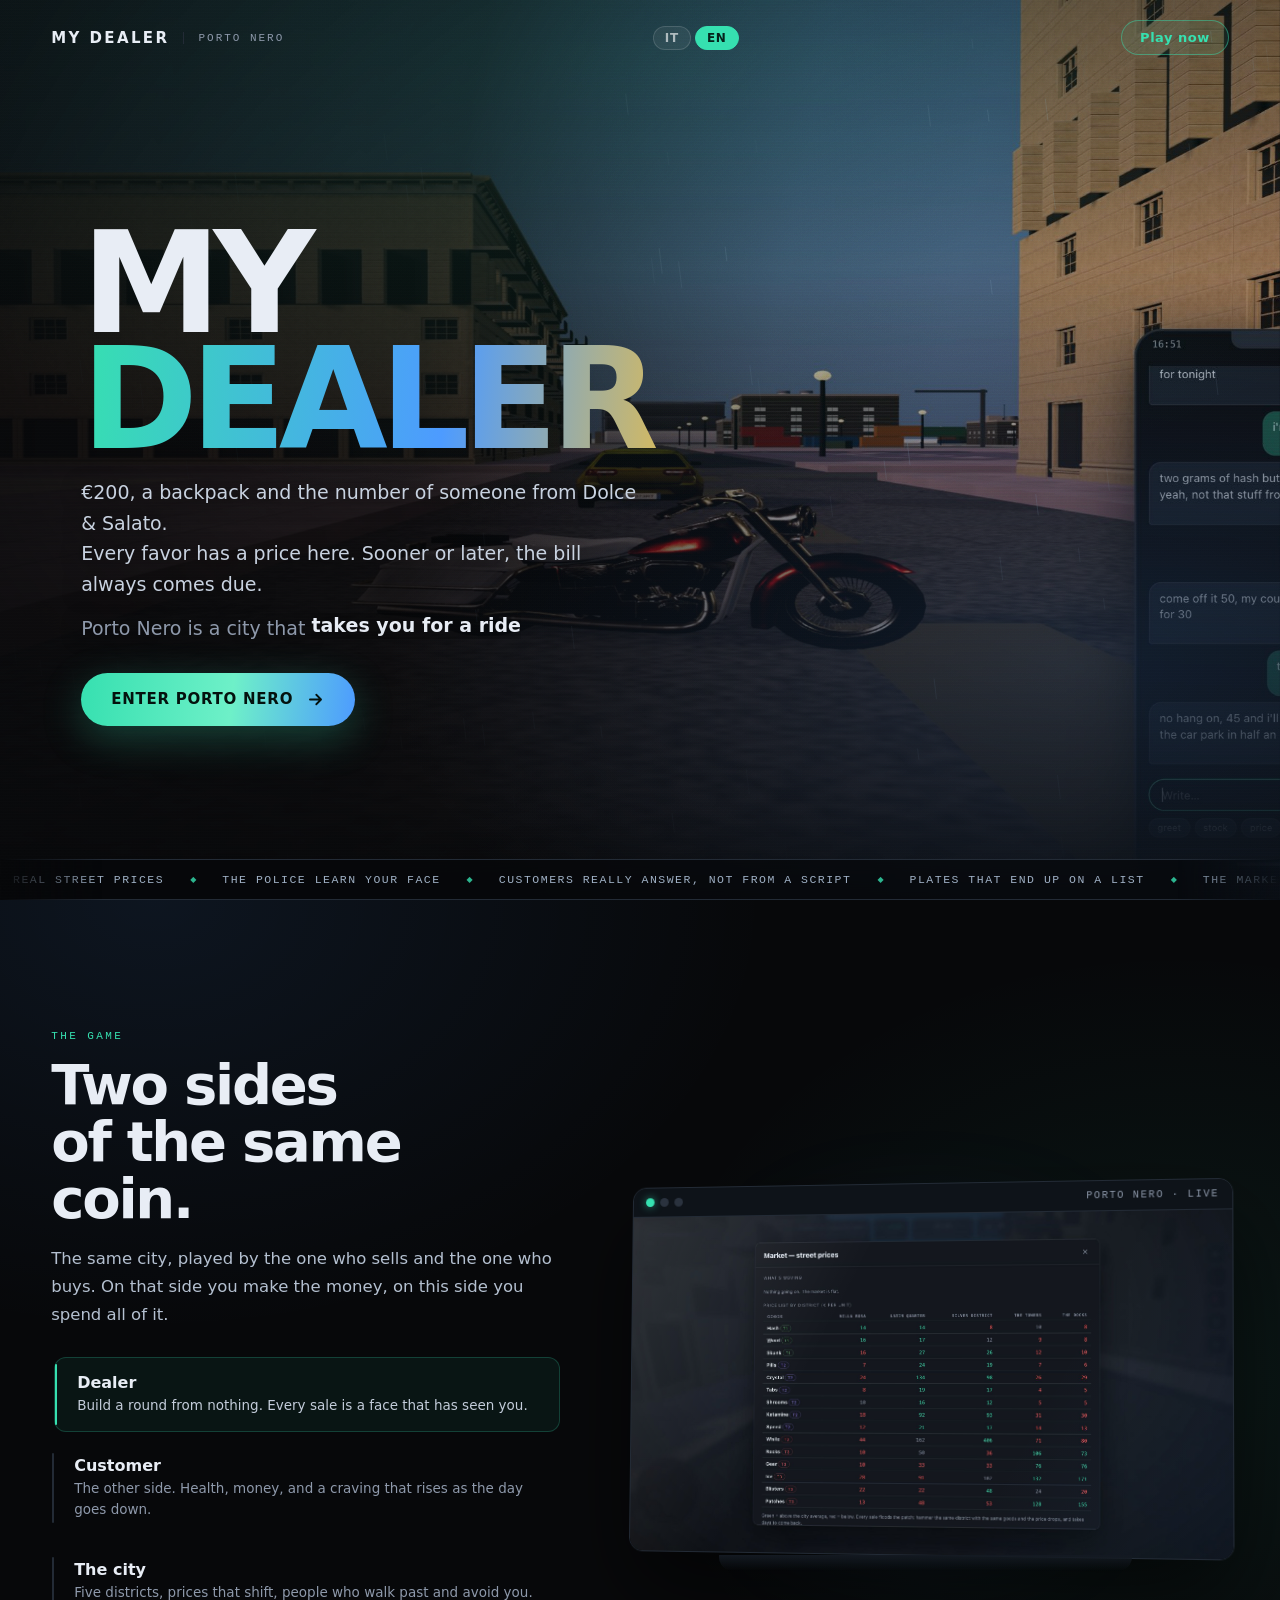
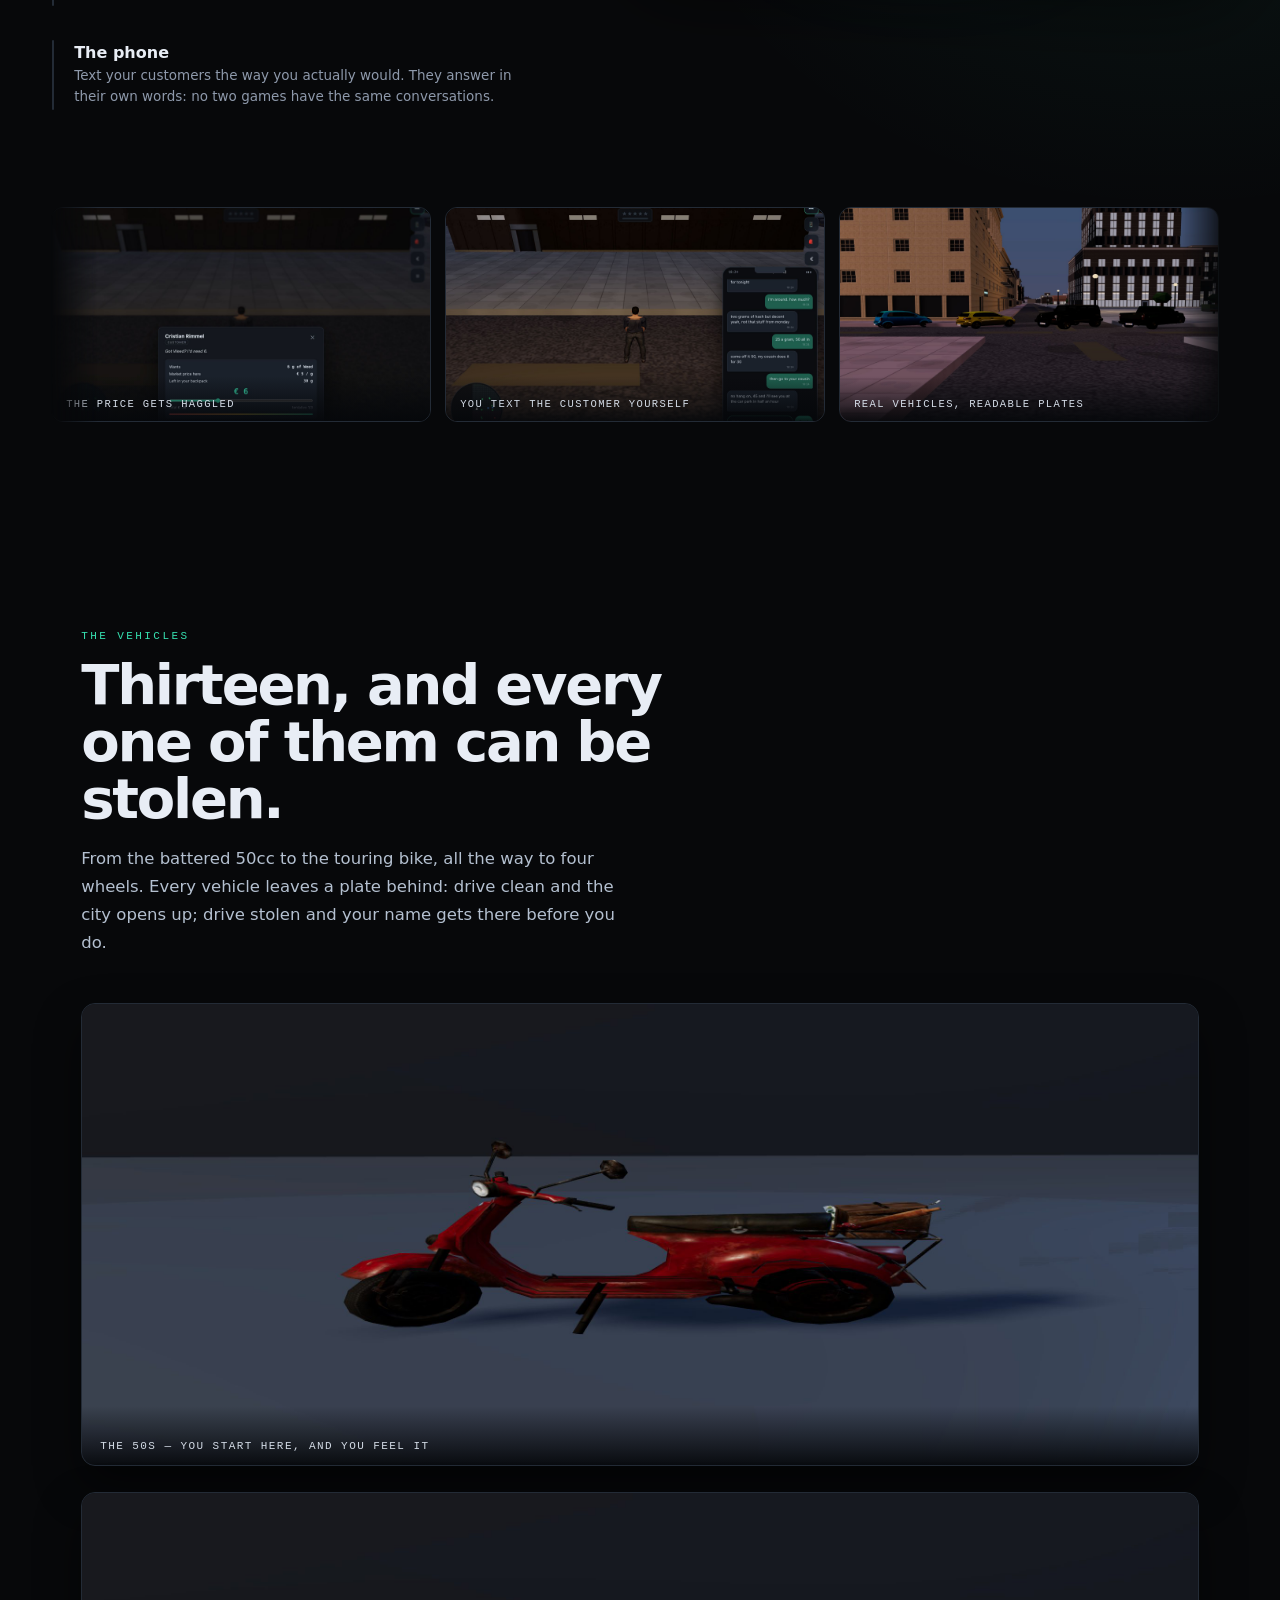
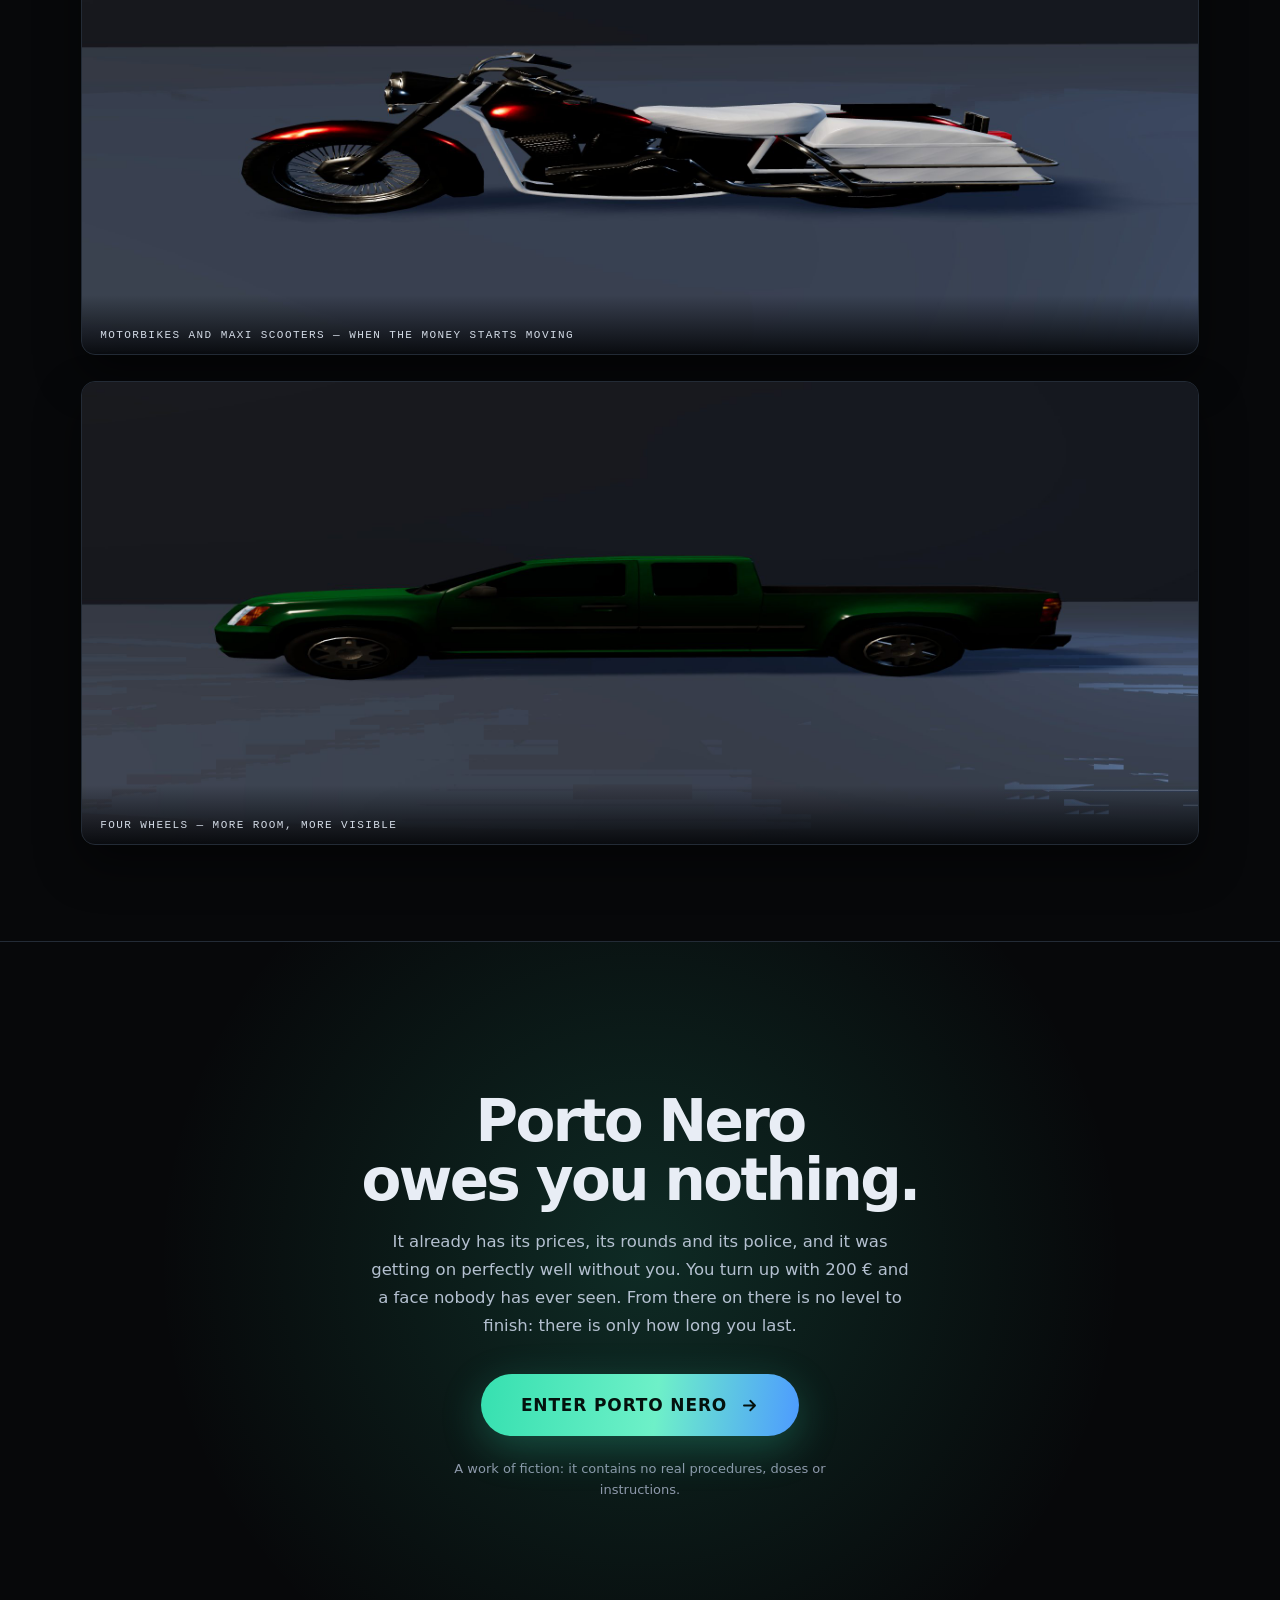
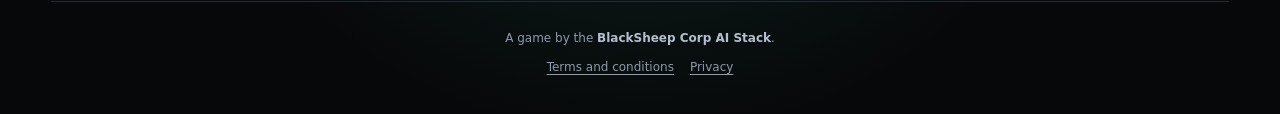
==== index.html @ 2ba46047 "My Dealer — build 2026-08-18 09:45" ====
<!DOCTYPE html>
<html lang="it">
<head>
<meta charset="utf-8" />
<meta name="viewport" content="width=device-width, initial-scale=1, viewport-fit=cover" />
<meta name="theme-color" content="#07080a" />

<title>My Dealer — Porto Nero</title>
<meta name="description" content="Porto Nero non perdona. Due campagne, una città viva, prezzi che cambiano ogni giorno e una polizia che impara la tua faccia." />
<meta property="og:type" content="website" />
<meta property="og:title" content="My Dealer — Porto Nero" />
<meta property="og:description" content="200 €, uno zaino e un numero di telefono. Il resto te lo giochi." />
<meta property="og:image" content="./assets/landing/apertura.jpg" />
<meta name="twitter:card" content="summary_large_image" />

<link rel="icon" href="data:image/svg+xml,%3Csvg%20xmlns%3D%22http%3A%2F%2Fwww.w3.org%2F2000%2Fsvg%22%20viewBox%3D%220%200%2064%2064%22%3E%3Crect%20width%3D%2264%22%20height%3D%2264%22%20rx%3D%2214%22%20fill%3D%22%230b0d10%22%2F%3E%3Ctext%20x%3D%2232%22%20y%3D%2245%22%20font-family%3D%22Inter%2Csystem-ui%2Csans-serif%22%20font-size%3D%2238%22%20font-weight%3D%22900%22%20text-anchor%3D%22middle%22%20fill%3D%22%2336e0b0%22%3EM%3C%2Ftext%3E%3C%2Fsvg%3E" />
<link rel="preload" as="image" href="./assets/landing/apertura.jpg" />
<link rel="stylesheet" href="./landing.css?v=c494056d26ea" />
</head>
<body>
<header class="ap" id="ap">
  <div class="ap-sfondo" aria-hidden="true">
    <div class="ap-foto"></div>
    <canvas id="pioggia" class="ap-pioggia"></canvas>
    <div class="ap-velo"></div>
    <div class="ap-grana"></div>
    <div class="ap-scan"></div>
  </div>

  <nav class="barra">
    <span class="marchio">MY&nbsp;DEALER</span>
    <span class="barra-nota">Porto Nero</span>
    <div class="lingue-barra" role="group" aria-label="Language">
      <button class="lingua-barra" data-lingua="it" lang="it">IT</button>
      <button class="lingua-barra" data-lingua="en" lang="en">EN</button>
    </div>
    <a class="barra-cta" href="./gioco.html?release=7b3509b4d0a8" data-t="Gioca ora">Gioca ora</a>
  </nav>

  <div class="ap-corpo" id="ap-corpo">
    <div class="ap-testo">
      <h1 class="titolone">
        <span class="riga"><span>MY</span></span>
        <span class="riga"><span>DEALER</span></span>
      </h1>

      <p class="sottotitolo">
        <span data-t="200 €, uno zaino e il numero di un tizio del bar Dolce &amp; Salato.">200 €, uno zaino e il numero di un tizio del bar Dolce &amp; Salato.</span><br class="solo-largo" />
        <span data-t="Qui ogni favore ha un prezzo. Il conto, prima o poi, arriva sempre.">Qui ogni favore ha un prezzo. Il conto, prima o poi, arriva sempre.</span>
      </p>
      <p class="girevole">
        <span data-t="Porto Nero è una città che">Porto Nero è una città che</span>
        <span class="parole"><span class="rullo" id="parole"
          ><b data-t="ti guarda">ti guarda</b><b data-t="ti frega">ti frega</b><b data-t="ti ricorda">ti ricorda</b><b data-t="non perdona">non perdona</b
        ></span></span>
      </p>

      <div class="azioni">
        <a class="btn-grosso" href="./gioco.html?release=7b3509b4d0a8">
          <span data-t="ENTRA A PORTO NERO">ENTRA A PORTO NERO</span>
          <svg viewBox="0 0 24 24" aria-hidden="true"><path d="M5 12h13M13 6l6 6-6 6" /></svg>
        </a>
      </div>
    </div>

  </div>

  <div class="nastro" aria-hidden="true">
    <div class="nastro-piste">
      <div class="pista">
        <span data-t="prezzi veri di strada">prezzi veri di strada</span><i>◆</i>
        <span data-t="la polizia impara la tua faccia">la polizia impara la tua faccia</span><i>◆</i>
        <span data-t="i clienti rispondono davvero, non a copione">i clienti rispondono davvero, non a copione</span><i>◆</i>
        <span data-t="targhe che finiscono in lista">targhe che finiscono in lista</span><i>◆</i>
        <span data-t="il mercato cambia ogni giorno">il mercato cambia ogni giorno</span><i>◆</i>
        <span data-t="si può provare a vendere a chiunque">si può provare a vendere a chiunque</span><i>◆</i>
      </div>
      <div class="pista">
        <span data-t="prezzi veri di strada">prezzi veri di strada</span><i>◆</i>
        <span data-t="la polizia impara la tua faccia">la polizia impara la tua faccia</span><i>◆</i>
        <span data-t="i clienti rispondono davvero, non a copione">i clienti rispondono davvero, non a copione</span><i>◆</i>
        <span data-t="targhe che finiscono in lista">targhe che finiscono in lista</span><i>◆</i>
        <span data-t="il mercato cambia ogni giorno">il mercato cambia ogni giorno</span><i>◆</i>
        <span data-t="si può provare a vendere a chiunque">si può provare a vendere a chiunque</span><i>◆</i>
      </div>
    </div>
  </div>
</header>
<section class="dentro" id="dentro">
  <div class="dentro-griglia">

    <div class="dentro-testo">
      <p class="etichetta" data-t="Il gioco">Il gioco</p>
      <h2 class="titolo2"><span data-t="Due lati">Due lati</span><br /><span data-t="della stessa medaglia.">della stessa medaglia.</span></h2>
      <p class="paragrafo" data-t="La stessa città, giocata da chi vende e da chi compra. Di là ci fai i soldi, di qua li spendi tutti.">
        La stessa città, giocata da chi vende e da chi compra.
        Di là ci fai i soldi, di qua li spendi tutti.
      </p>

      <div class="carte">
        <button class="carta attiva" data-figura="0">
          <b data-t="Spacciatore">Spacciatore</b>
          <span data-t="Costruisci un giro dal niente. Ogni vendita è una faccia che ti ha visto.">Costruisci un giro dal niente. Ogni vendita è una faccia che ti ha visto.</span>
        </button>
        <button class="carta" data-figura="1">
          <b data-t="Cliente">Cliente</b>
          <span data-t="Dall'altra parte. Salute, soldi e voglia che sale mentre la giornata scende.">Dall'altra parte. Salute, soldi e voglia che sale mentre la giornata scende.</span>
        </button>
        <button class="carta" data-figura="2">
          <b data-t="La città">La città</b>
          <span data-t="Cinque quartieri, prezzi che cambiano, gente che cammina e ti evita.">Cinque quartieri, prezzi che cambiano, gente che cammina e ti evita.</span>
        </button>
        <button class="carta" data-figura="3">
          <b data-t="Il telefono">Il telefono</b>
          <span data-t="Scrivi ai clienti come scriveresti davvero. Rispondono con parole loro: nessuna partita ha le stesse conversazioni.">Scrivi ai clienti come scriveresti davvero. Rispondono con parole loro: nessuna partita ha le stesse conversazioni.</span>
        </button>
      </div>
    </div>

    <div class="schermo-finto" id="schermo">
      <div class="schermo-alone" aria-hidden="true"></div>
      <div class="schermo-cornice">
        <div class="schermo-barra"><i></i><i></i><i></i><em data-t="porto nero · vivo">porto nero · vivo</em></div>
        <div class="schermo-vetro">
          <img src="./assets/landing/scheda-spacciatore.jpg" alt="Il mercato: prezzo di ogni sostanza quartiere per quartiere" class="lastra visibile" />
          <img src="./assets/landing/scheda-cliente.jpg" alt="Modalità Cliente di notte: salute bassa, craving alto, percezione che si deforma" class="lastra" loading="lazy" />
          <img src="./assets/landing/scheda-citta.jpg" alt="Porto Nero dall'alto al tramonto" class="lastra" loading="lazy" />
          <img src="./assets/landing/scheda-telefono.jpg" alt="Il telefono del gioco con una chat in corso" class="lastra" loading="lazy" />
          <div class="schermo-riflesso"></div>
        </div>
      </div>
      <div class="schermo-base"></div>
    </div>
  </div>

  <div class="rullino" id="rullino">
    <figure><img src="./assets/landing/trattativa.jpg" alt="La trattativa sul prezzo" loading="lazy" /><figcaption data-t="Il prezzo si contratta">Il prezzo si contratta</figcaption></figure>
    <figure><img src="./assets/landing/telefono.jpg" alt="Il telefono del gioco con una chat in corso" loading="lazy" /><figcaption data-t="Al cliente si scrive a mano">Al cliente si scrive a mano</figcaption></figure>
    <figure><img src="./assets/landing/auto.jpg" alt="Le auto parcheggiate" loading="lazy" /><figcaption data-t="Mezzi veri, targhe leggibili">Mezzi veri, targhe leggibili</figcaption></figure>
    <figure><img src="./assets/landing/cliente.jpg" alt="La campagna del cliente, di notte" loading="lazy" /><figcaption data-t="L'altra campagna: il cliente">L'altra campagna: il cliente</figcaption></figure>
    <figure><img src="./assets/landing/scooter.jpg" alt="Gli scooter" loading="lazy" /><figcaption data-t="Dal cinquantino al maxiscooter">Dal cinquantino al maxiscooter</figcaption></figure>
    <figure><img src="./assets/landing/storia.jpg" alt="La campagna a capitoli" loading="lazy" /><figcaption data-t="Una campagna a capitoli">Una campagna a capitoli</figcaption></figure>
    <figure><img src="./assets/landing/scheda-citta.jpg" alt="Porto Nero dall'alto" loading="lazy" /><figcaption data-t="Cinque quartieri, prezzi diversi">Cinque quartieri, prezzi diversi</figcaption></figure>
  </div>
</section>
<section class="mezzi" id="mezzi">
  <div class="mezzi-testa">
    <p class="etichetta" data-t="I mezzi">I mezzi</p>
    <h2 class="titolo2" data-t="Tredici, e si rubano tutti.">Tredici, e si rubano tutti.</h2>
    <p class="paragrafo" data-t="Dal cinquantino scassato alla moto da viaggio, fino alle quattro ruote. Ogni mezzo lascia una targa dietro di sé: guidare pulito ti apre la città, guidare rubato fa girare il tuo nome prima di te.">
      Dal cinquantino scassato alla moto da viaggio, fino alle quattro ruote. Ogni mezzo lascia
      una targa dietro di sé: guidare pulito ti apre la città, guidare rubato fa girare il tuo nome prima di te.
    </p>
  </div>

  <figure class="mezzi-fila">
    <img src="./assets/landing/mezzi-cinquantini.jpg" alt="Un cinquantino a ruote alte" loading="lazy" />
    <figcaption data-t="I cinquantini — si parte da qui, e si sente">I cinquantini — si parte da qui, e si sente</figcaption>
  </figure>
  <figure class="mezzi-fila">
    <img src="./assets/landing/mezzi-scooter.jpg" alt="Una moto touring" loading="lazy" />
    <figcaption data-t="Moto e maxiscooter — quando i soldi cominciano a girare">Moto e maxiscooter — quando i soldi cominciano a girare</figcaption>
  </figure>
  <figure class="mezzi-fila">
    <img src="./assets/landing/mezzi-auto.jpg" alt="Un pick-up" loading="lazy" />
    <figcaption data-t="Le quattro ruote — più capienti, più visibili">Le quattro ruote — più capienti, più visibili</figcaption>
  </figure>
</section>
<section class="chiusura">
  <div class="chiusura-luce" aria-hidden="true"></div>
  <div class="chiusura-corpo">
    <h2 class="titolo3"><span data-t="Porto Nero">Porto Nero</span><br /><span data-t="non ti deve niente.">non ti deve niente.</span></h2>
    <p class="paragrafo centro" data-t="Ha già i suoi prezzi, i suoi giri e la sua polizia, e andava avanti benissimo anche senza di te. Tu arrivi con 200 € e una faccia che non ha mai visto nessuno. Da lì in avanti non c'è un livello da finire: c'è quanto riesci a durare.">
      Ha già i suoi prezzi, i suoi giri e la sua polizia, e andava avanti benissimo anche senza di te.
      Tu arrivi con 200 € e una faccia che non ha mai visto nessuno.
      Da lì in avanti non c'è un livello da finire: c'è quanto riesci a durare.
    </p>
    <a class="btn-grosso grande" href="./gioco.html?release=7b3509b4d0a8">
      <span data-t="ENTRA A PORTO NERO">ENTRA A PORTO NERO</span>
      <svg viewBox="0 0 24 24" aria-hidden="true"><path d="M5 12h13M13 6l6 6-6 6" /></svg>
    </a>
    <p class="minuta" data-t="Opera di finzione: non contiene procedure, dosi né istruzioni d'uso reali.">
      Opera di finzione: non contiene procedure, dosi né istruzioni d'uso reali.
    </p>
  </div>

  <footer class="pieDiPagina">
    <p><span data-t="Gioco ideato dalla">Gioco ideato dalla</span> <b>BlackSheep Corp AI Stack</b>.</p>
    <nav class="legali" aria-label="Collegamenti legali">
      <a href="./terms.html" data-t="Termini e condizioni">Termini e condizioni</a>
      <a href="./privacy.html" data-t="Privacy">Privacy</a>
    </nav>
  </footer>
</section>

<script type="module" src="./landing.js?v=954ccb7259a7"></script>
</body>
</html>
---- landing.css ----
:root{--sfondo: #07080a;--carta: #10141a;--bordo: #232b36;--testo: #e8edf5;--fioco: #8e99ab;--neon: #36e0b0;--neon-2: #4d9bff;--oro: #f0c040;--mono: ui-monospace, "SF Mono", "JetBrains Mono", Menlo, monospace;--sans: "Inter", system-ui, -apple-system, "Segoe UI", Roboto, sans-serif;--lato: clamp(18px, 4vw, 54px);--largo: 1220px}*{box-sizing:border-box;margin:0;padding:0}html{scroll-behavior:smooth}body{background:var(--sfondo);color:var(--testo);font-family:var(--sans);-webkit-font-smoothing:antialiased;overflow-x:hidden}a{color:inherit;text-decoration:none}img{display:block;max-width:100%}button{font:inherit;color:inherit;background:none;border:none;cursor:pointer}:focus-visible{outline:2px solid var(--neon);outline-offset:3px;border-radius:6px}.ap{position:relative;min-height:100svh;display:flex;flex-direction:column;overflow:hidden;isolation:isolate}.ap-sfondo{position:absolute;inset:0;z-index:-1}.ap-foto{position:absolute;inset:0;background:url(./assets/landing/apertura.jpg) center center / cover no-repeat;transform-origin:100% 50%;animation:respiro 34s ease-in-out infinite alternate;will-change:transform}@keyframes respiro{0%{transform:scale(1)}to{transform:scale(1.07)}}.ap-pioggia{position:absolute;inset:0;width:100%;height:100%;opacity:.5}.ap-velo{position:absolute;inset:0;background:radial-gradient(120% 90% at 50% 6%,rgba(54,224,176,.12),transparent 58%),radial-gradient(90% 70% at 84% 74%,rgba(77,155,255,.14),transparent 60%),linear-gradient(100deg,rgba(7,8,10,.92) 0%,rgba(7,8,10,.72) 34%,rgba(7,8,10,.12) 58%,transparent 70%),linear-gradient(to bottom,rgba(7,8,10,.42) 0%,rgba(7,8,10,.1) 30%,rgba(7,8,10,.82) 90%,var(--sfondo) 100%)}.ap-grana{position:absolute;inset:-50%;background-image:url("data:image/svg+xml,%3Csvg xmlns='http://www.w3.org/2000/svg' width='180' height='180'%3E%3Cfilter id='n'%3E%3CfeTurbulence type='fractalNoise' baseFrequency='.82' numOctaves='3'/%3E%3C/filter%3E%3Crect width='180' height='180' filter='url(%23n)' opacity='.5'/%3E%3C/svg%3E");opacity:.16;mix-blend-mode:overlay;animation:sfarfallio .9s steps(3) infinite;pointer-events:none}@keyframes sfarfallio{0%{transform:translateZ(0)}33%{transform:translate3d(-2%,1.5%,0)}66%{transform:translate3d(1.5%,-2%,0)}to{transform:translateZ(0)}}.ap-scan{position:absolute;inset:0;background:repeating-linear-gradient(to bottom,rgba(255,255,255,.028) 0 1px,transparent 1px 3px);mix-blend-mode:overlay;opacity:.6}.barra{position:relative;z-index:2;display:flex;align-items:center;gap:14px;padding:20px var(--lato)}.marchio{font-weight:900;letter-spacing:.16em;font-size:15px}.barra-nota{font-family:var(--mono);font-size:11px;letter-spacing:.18em;text-transform:uppercase;color:var(--fioco);padding-left:14px;border-left:1px solid var(--bordo)}.barra-cta{margin-left:auto;font-size:13px;font-weight:700;letter-spacing:.04em;padding:9px 18px;border-radius:999px;border:1px solid rgba(54,224,176,.45);color:var(--neon);background:#36e0b012;transition:background .25s,transform .25s,box-shadow .25s}.barra-cta:hover{background:#36e0b029;transform:translateY(-1px);box-shadow:0 6px 22px #36e0b02e}.ap-corpo{position:relative;z-index:2;flex:1;width:100%;max-width:var(--largo);margin:0 auto;padding:2vh var(--lato) 0;display:flex;flex-direction:column;justify-content:center}.ap-testo{max-width:min(56%,640px)}.titolone{margin:0;font-size:clamp(56px,11vw,156px);font-weight:900;letter-spacing:-.055em;line-height:.82}.titolone .riga{display:block;overflow:hidden}.titolone .riga>span{display:block;transform:translateY(105%);animation:sali .95s cubic-bezier(.16,1,.3,1) forwards}.titolone .riga:nth-child(2)>span{animation-delay:.11s;background:linear-gradient(96deg,var(--neon) 0%,var(--neon-2) 58%,var(--oro) 100%);-webkit-background-clip:text;background-clip:text;-webkit-text-fill-color:transparent;color:transparent}@keyframes sali{to{transform:translateY(0)}}.sottotitolo{margin-top:20px;max-width:46ch;font-size:clamp(15px,1.6vw,19px);line-height:1.6;color:#c8d2e0;text-shadow:0 2px 20px rgba(0,0,0,.8);opacity:0;animation:comparsa .8s ease .55s forwards}@keyframes comparsa{to{opacity:1}}.girevole{margin-top:14px;font-size:clamp(15px,1.6vw,19px);color:var(--fioco);text-shadow:0 2px 20px rgba(0,0,0,.8);opacity:0;animation:comparsa .8s ease .75s forwards}.parole{position:relative;display:inline-block;height:1.35em;overflow:hidden;vertical-align:bottom}.rullo{display:block}.parole b{display:block;height:1.35em;line-height:1.35em;font-weight:800;color:var(--testo);white-space:nowrap}.parole b:nth-child(4){color:var(--oro)}.azioni{margin-top:34px;display:flex;flex-wrap:wrap;align-items:center;gap:16px;opacity:0;animation:comparsa .8s ease .95s forwards}.btn-grosso{position:relative;overflow:hidden;display:inline-flex;align-items:center;gap:13px;padding:17px 30px;border-radius:999px;font-weight:800;font-size:15px;letter-spacing:.05em;color:#04120e;background:linear-gradient(96deg,var(--neon),#6ef0c8 55%,var(--neon-2));box-shadow:0 12px 40px #36e0b042;transition:transform .25s,box-shadow .25s}.btn-grosso:hover{transform:translateY(-2px);box-shadow:0 18px 52px #36e0b061}.btn-grosso svg{width:19px;height:19px;fill:none;stroke:currentColor;stroke-width:2.3;stroke-linecap:round;stroke-linejoin:round;transition:transform .25s}.btn-grosso:hover svg{transform:translate(4px)}.btn-grosso:after{content:"";position:absolute;top:0;bottom:0;width:45%;background:linear-gradient(100deg,transparent,rgba(255,255,255,.55),transparent);transform:translate(-160%) skew(-18deg);animation:lampo 4.6s ease-in-out infinite}@keyframes lampo{0%,62%{transform:translate(-160%) skew(-18deg)}84%,to{transform:translate(330%) skew(-18deg)}}.btn-grosso.grande{padding:21px 40px;font-size:17px}.nastro{position:relative;z-index:2;margin-top:auto;border-top:1px solid var(--bordo);border-bottom:1px solid var(--bordo);background:#07080ab3;backdrop-filter:blur(10px);overflow:hidden;-webkit-mask-image:linear-gradient(90deg,transparent,#000 8%,#000 92%,transparent);mask-image:linear-gradient(90deg,transparent,#000 8%,#000 92%,transparent)}.nastro-piste{display:flex;width:max-content;animation:scorri 34s linear infinite}.pista{display:flex;align-items:center;gap:26px;padding:13px}.pista span{font-family:var(--mono);font-size:11.5px;letter-spacing:.13em;text-transform:uppercase;color:#9fb0c4;white-space:nowrap}.pista i{color:var(--neon);font-style:normal;font-size:8px;opacity:.8}@keyframes scorri{to{transform:translate(-50%)}}.dentro{position:relative;padding:clamp(64px,11vw,130px) var(--lato) clamp(40px,6vw,70px);background:radial-gradient(80% 60% at 12% 0%,rgba(77,155,255,.09),transparent 60%),radial-gradient(70% 60% at 92% 40%,rgba(54,224,176,.07),transparent 60%),var(--sfondo)}.dentro-griglia{max-width:var(--largo);margin:0 auto;display:grid;grid-template-columns:minmax(0,1fr) minmax(0,1.2fr);gap:clamp(28px,5vw,70px);align-items:center}.etichetta{font-family:var(--mono);font-size:11px;letter-spacing:.22em;text-transform:uppercase;color:var(--neon);margin-bottom:14px}.titolo2{font-size:clamp(32px,4.6vw,56px);font-weight:900;letter-spacing:-.04em;line-height:1.02}.paragrafo{margin-top:18px;max-width:52ch;font-size:clamp(14.5px,1.5vw,16.5px);line-height:1.7;color:#b4c0d0}.paragrafo.centro{margin-left:auto;margin-right:auto;text-align:center}.carte{margin-top:28px;display:flex;flex-direction:column;gap:8px}.carta{position:relative;text-align:left;padding:15px 18px 15px 22px;border-radius:12px;border:1px solid transparent;transition:background .3s,border-color .3s,transform .3s}.carta:before{content:"";position:absolute;left:0;top:12px;bottom:12px;width:2px;border-radius:2px;background:var(--bordo);transition:background .3s,top .3s,bottom .3s}.carta b{display:block;font-size:16px;font-weight:800;margin-bottom:3px}.carta span{display:block;font-size:13.5px;line-height:1.55;color:var(--fioco)}.carta:hover{background:#ffffff08}.carta.attiva{background:#36e0b00f;border-color:#36e0b038;transform:translate(3px)}.carta.attiva:before{background:var(--neon);top:6px;bottom:6px}.carta.attiva span{color:#c3ccda}.schermo-finto{position:relative;perspective:1400px}.schermo-alone{position:absolute;inset:6% 2% 2%;background:radial-gradient(circle at 50% 50%,rgba(77,155,255,.2),transparent 65%);filter:blur(46px);pointer-events:none}.schermo-cornice{position:relative;border-radius:14px;overflow:hidden;border:1px solid var(--bordo);background:#0c1015;box-shadow:0 40px 90px #0009,0 0 0 1px #ffffff08 inset;transform:rotateY(-7deg) rotateX(2deg);transition:transform .6s cubic-bezier(.16,1,.3,1)}.schermo-finto:hover .schermo-cornice{transform:rotateY(0) rotateX(0)}.schermo-barra{display:flex;align-items:center;gap:6px;padding:9px 13px;border-bottom:1px solid var(--bordo);background:#0e1319}.schermo-barra i{width:9px;height:9px;border-radius:50%;background:#2a323e}.schermo-barra i:first-child{background:var(--neon);box-shadow:0 0 8px #36e0b099}.schermo-barra em{margin-left:auto;font-family:var(--mono);font-style:normal;font-size:10px;letter-spacing:.16em;text-transform:uppercase;color:var(--fioco)}.schermo-vetro{position:relative;aspect-ratio:16 / 9;background:#05070a}.lastra{position:absolute;inset:0;width:100%;height:100%;object-fit:cover;opacity:0;transform:scale(1.04);transition:opacity .7s ease,transform 7s ease}.lastra.visibile{opacity:1;transform:scale(1)}.schermo-riflesso{position:absolute;inset:0;pointer-events:none;background:linear-gradient(118deg,rgba(255,255,255,.13) 0%,transparent 34%,transparent 66%,rgba(77,155,255,.07) 100%)}.schermo-base{position:relative;height:16px;margin:0 16%;border-radius:0 0 14px 14px;background:linear-gradient(to bottom,#141a22,transparent)}.rullino{max-width:var(--largo);margin:clamp(44px,7vw,84px) auto 0;display:flex;gap:14px;overflow-x:auto;padding-bottom:10px;scroll-snap-type:x mandatory;scrollbar-width:none;cursor:grab;-webkit-mask-image:linear-gradient(90deg,transparent,#000 4%,#000 96%,transparent);mask-image:linear-gradient(90deg,transparent,#000 4%,#000 96%,transparent)}.rullino::-webkit-scrollbar{display:none}.rullino.trascino{cursor:grabbing;scroll-behavior:auto}.rullino figure{position:relative;flex:0 0 clamp(240px,32vw,380px);border-radius:12px;overflow:hidden;border:1px solid var(--bordo);scroll-snap-align:center;transition:border-color .3s,transform .3s,box-shadow .3s}.rullino figure:hover{border-color:#36e0b059;transform:translateY(-4px);box-shadow:0 18px 40px #00000080}.rullino img{aspect-ratio:16 / 9;object-fit:cover;width:100%;pointer-events:none}.rullino figcaption{position:absolute;left:0;right:0;bottom:0;padding:22px 14px 11px;font-family:var(--mono);font-size:10.5px;letter-spacing:.13em;text-transform:uppercase;color:#d3dbe6;background:linear-gradient(to top,rgba(5,7,10,.92),transparent)}.mezzi{max-width:var(--largo);margin:0 auto;padding:clamp(70px,10vw,130px) var(--lato) clamp(40px,6vw,70px)}.mezzi-testa{max-width:62ch;margin-bottom:clamp(28px,4vw,46px)}.mezzi-fila{position:relative;margin-bottom:clamp(16px,2.4vw,26px);border:1px solid var(--bordo);border-radius:14px;overflow:hidden;background:var(--carta);box-shadow:0 20px 46px #00000073}.mezzi-fila img{width:100%;aspect-ratio:1500 / 620;object-fit:cover}.mezzi-fila figcaption{position:absolute;left:0;right:0;bottom:0;padding:34px 18px 13px;font-family:var(--mono);font-size:11px;letter-spacing:.13em;text-transform:uppercase;color:#d3dbe6;background:linear-gradient(to top,rgba(5,7,10,.92),transparent)}.chiusura{position:relative;overflow:hidden;padding:clamp(72px,12vw,150px) var(--lato) 0;text-align:center;border-top:1px solid var(--bordo)}.chiusura-luce{position:absolute;left:50%;top:-30%;width:min(1100px,130vw);aspect-ratio:1;transform:translate(-50%);background:radial-gradient(circle,rgba(54,224,176,.16),transparent 62%);animation:pulsazione 9s ease-in-out infinite alternate;pointer-events:none}@keyframes pulsazione{0%{opacity:.55}to{opacity:1}}.chiusura-corpo{position:relative;max-width:760px;margin:0 auto}.titolo3{font-size:clamp(30px,5vw,58px);font-weight:900;letter-spacing:-.045em;line-height:1.02}.chiusura .btn-grosso{margin-top:34px}.minuta{margin-top:22px;font-size:13px;line-height:1.65;color:var(--fioco);max-width:48ch;margin-left:auto;margin-right:auto}.pieDiPagina{position:relative;margin-top:clamp(56px,9vw,100px);padding:26px 0 34px;border-top:1px solid var(--bordo);font-size:12px;line-height:1.7;color:var(--fioco)}.pieDiPagina b{color:#b4c0d0}.legali{display:flex;justify-content:center;gap:16px;margin-top:9px;font-size:12px}.legali a{color:var(--fioco);text-decoration:underline;text-underline-offset:3px}.legali a:hover{color:var(--neon)}.crediti{margin-top:6px;font-size:11px;opacity:.8}.svela{opacity:0;transform:translateY(26px);transition:opacity .8s ease,transform .8s cubic-bezier(.16,1,.3,1)}.svela.dentro-vista{opacity:1;transform:none}@media(max-width:900px){.ap-foto{background-position:center center}.ap-testo{max-width:none}.dentro-griglia{grid-template-columns:1fr}.schermo-cornice{transform:none}.solo-largo{display:none}}@media(max-width:560px){.barra-nota{display:none}.titolone{letter-spacing:-.045em}.azioni{gap:12px;margin-top:26px}.btn-grosso{padding:15px 24px;font-size:14px}.btn-grosso.grande{padding:17px 28px;font-size:15px}.sottotitolo{margin-top:16px}.ap-corpo{align-items:center}.ap-grana{opacity:.1}}@media(prefers-reduced-motion:reduce){html{scroll-behavior:auto}.nastro-piste,.chiusura-luce,.btn-grosso:after,.ap-foto,.ap-grana{animation:none}.titolone .riga>span{transform:none;animation:none}.sottotitolo,.girevole,.azioni{opacity:1;animation:none}.svela{opacity:1;transform:none}.ap-pioggia{display:none}}.lingue-barra{display:flex;gap:4px;margin-left:auto;margin-right:14px}.lingua-barra{background:#ffffff0f;color:#ffffff9e;border:1px solid rgba(255,255,255,.14);border-radius:999px;padding:4px 11px;font-size:12px;font-weight:700;letter-spacing:.06em;cursor:pointer;transition:background .15s,color .15s,border-color .15s}.lingua-barra:hover{color:#fff;border-color:#ffffff4d}.lingua-barra.attiva{background:#36e0b0;border-color:#36e0b0;color:#06231b}html.in-inglese .ap-foto{background-image:url(./assets/landing/en/apertura.jpg)}@media(max-width:620px){.lingue-barra{margin-right:8px}.lingua-barra{padding:3px 8px;font-size:11px}}
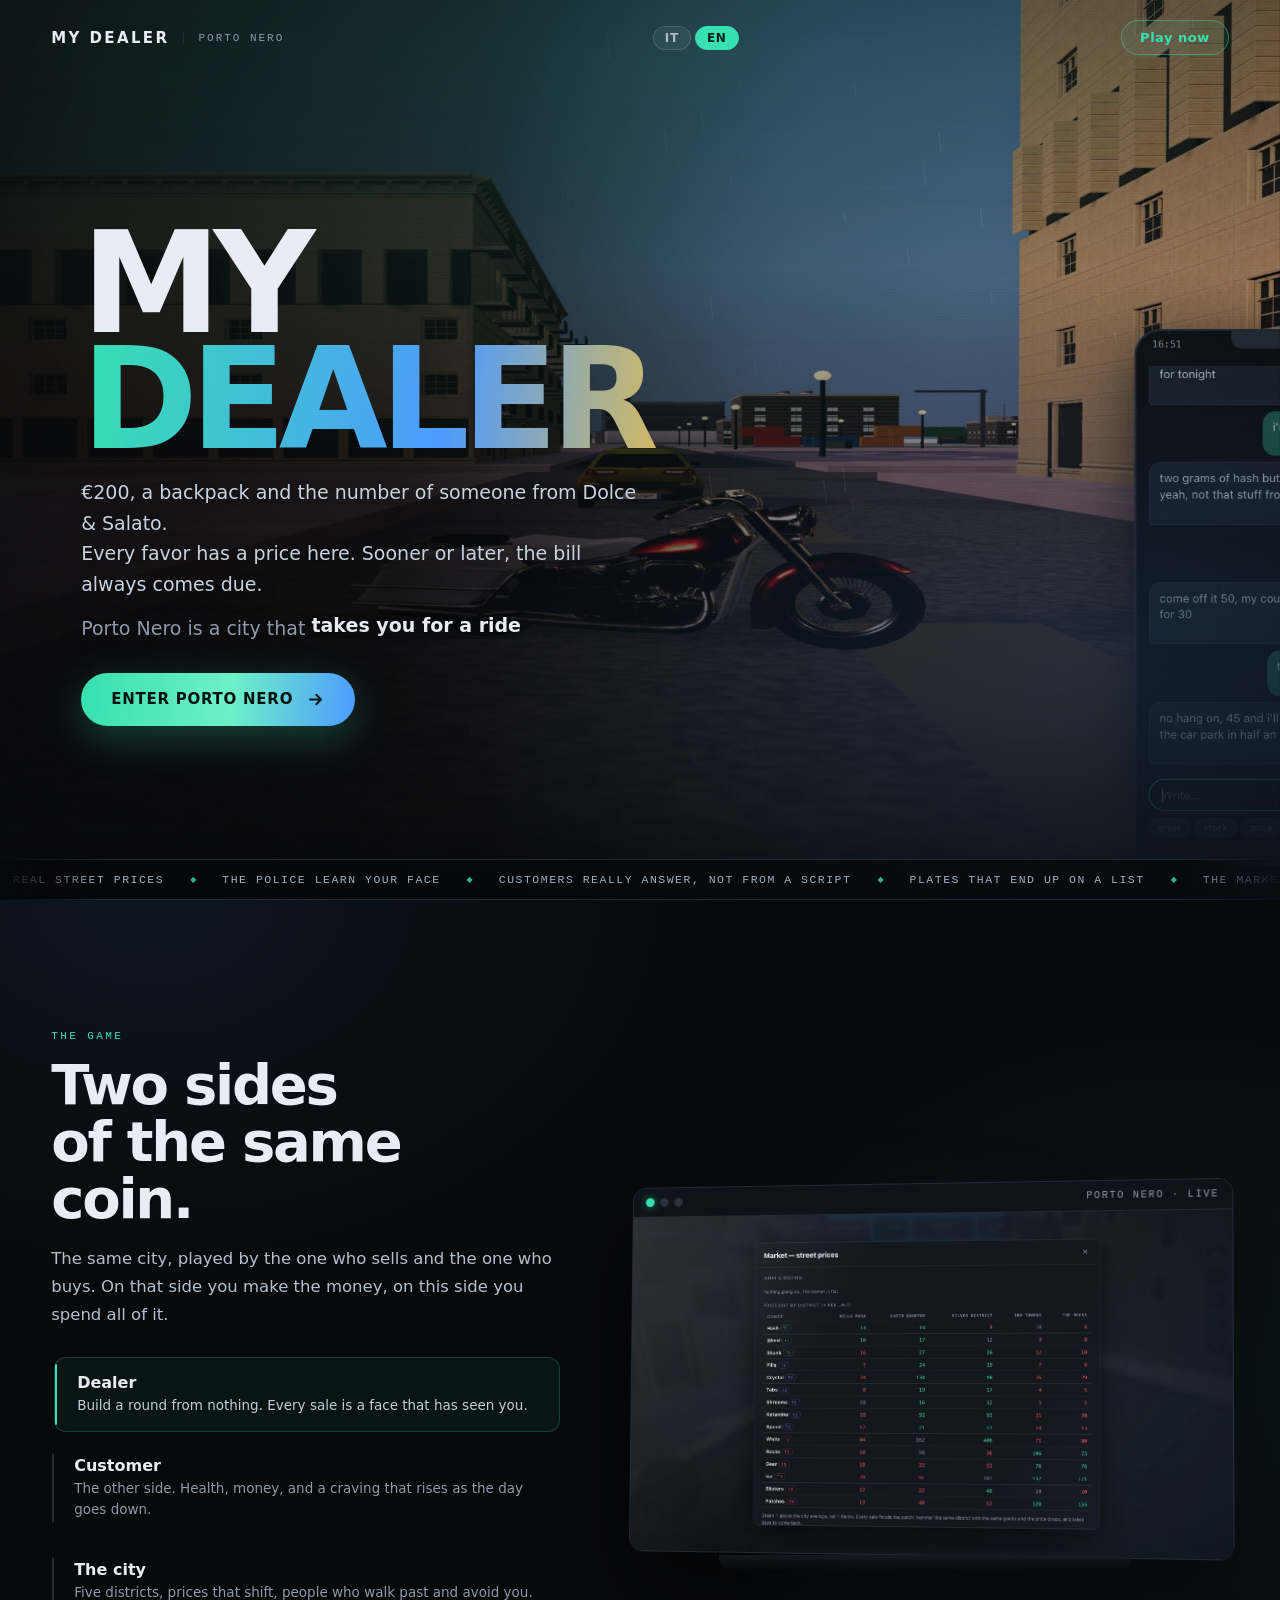
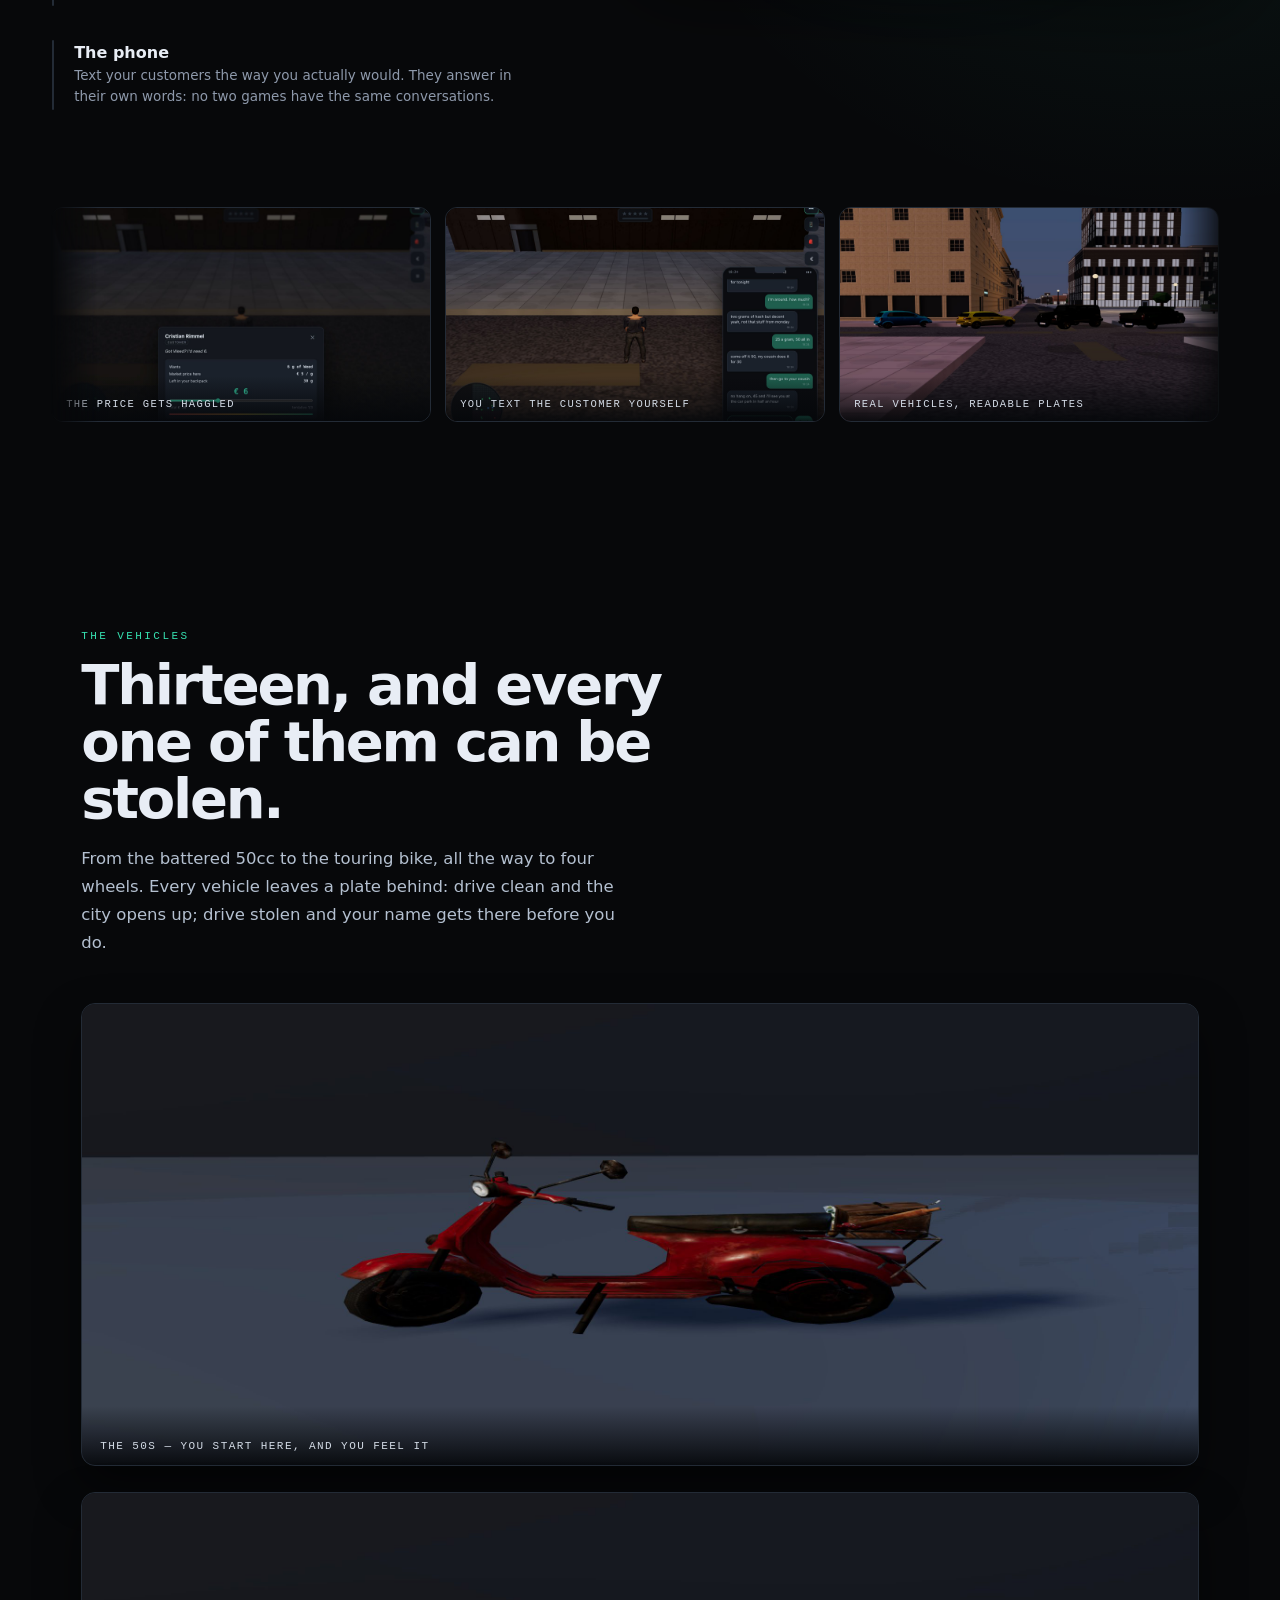
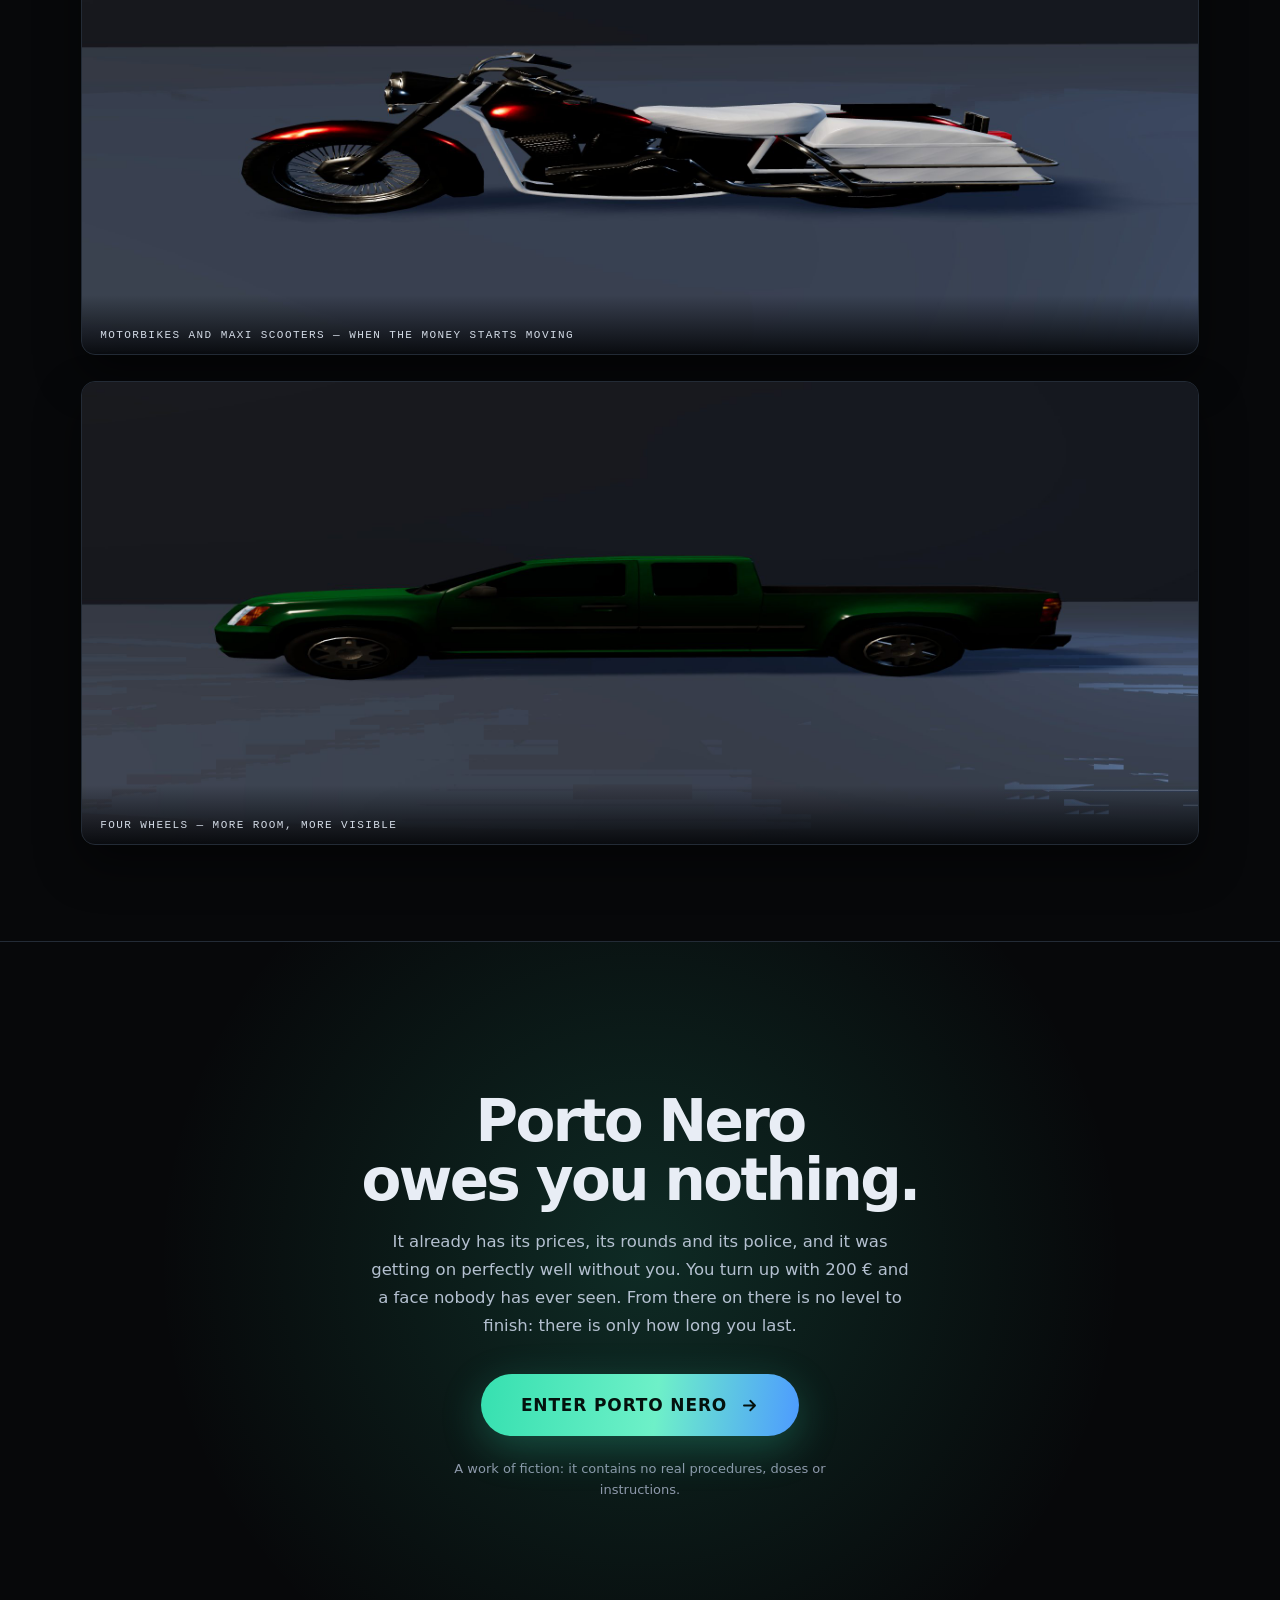
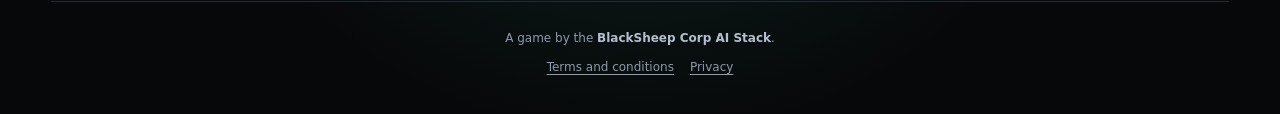
==== commit 98e3d163: "My Dealer — build 2026-08-18 11:25" ====
--- a/index.html
+++ b/index.html
@@ -34,7 +34,7 @@
       <button class="lingua-barra" data-lingua="it" lang="it">IT</button>
       <button class="lingua-barra" data-lingua="en" lang="en">EN</button>
     </div>
-    <a class="barra-cta" href="./gioco.html?release=7b3509b4d0a8" data-t="Gioca ora">Gioca ora</a>
+    <a class="barra-cta" href="./gioco.html?release=393063153826" data-t="Gioca ora">Gioca ora</a>
   </nav>
 
   <div class="ap-corpo" id="ap-corpo">
@@ -56,7 +56,7 @@
       </p>
 
       <div class="azioni">
-        <a class="btn-grosso" href="./gioco.html?release=7b3509b4d0a8">
+        <a class="btn-grosso" href="./gioco.html?release=393063153826">
           <span data-t="ENTRA A PORTO NERO">ENTRA A PORTO NERO</span>
           <svg viewBox="0 0 24 24" aria-hidden="true"><path d="M5 12h13M13 6l6 6-6 6" /></svg>
         </a>
@@ -175,7 +175,7 @@
       Tu arrivi con 200 € e una faccia che non ha mai visto nessuno.
       Da lì in avanti non c'è un livello da finire: c'è quanto riesci a durare.
     </p>
-    <a class="btn-grosso grande" href="./gioco.html?release=7b3509b4d0a8">
+    <a class="btn-grosso grande" href="./gioco.html?release=393063153826">
       <span data-t="ENTRA A PORTO NERO">ENTRA A PORTO NERO</span>
       <svg viewBox="0 0 24 24" aria-hidden="true"><path d="M5 12h13M13 6l6 6-6 6" /></svg>
     </a>
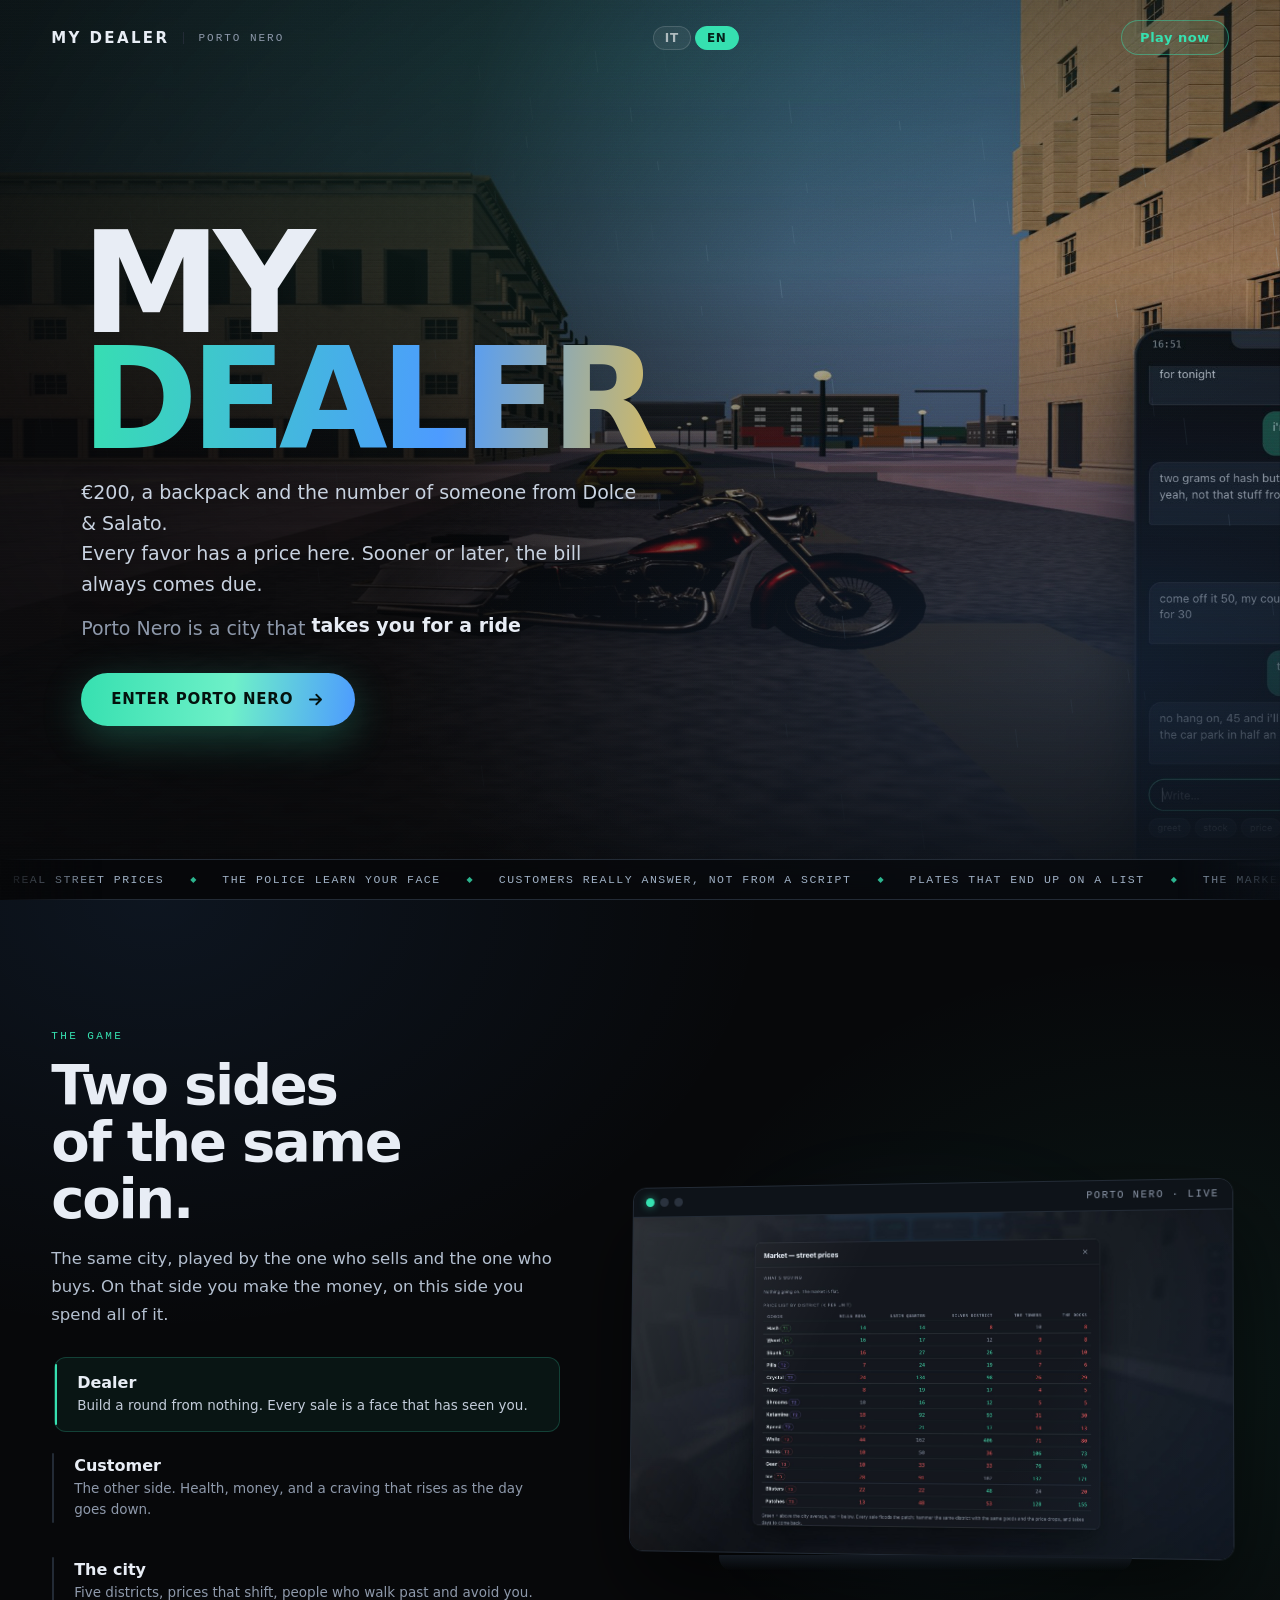
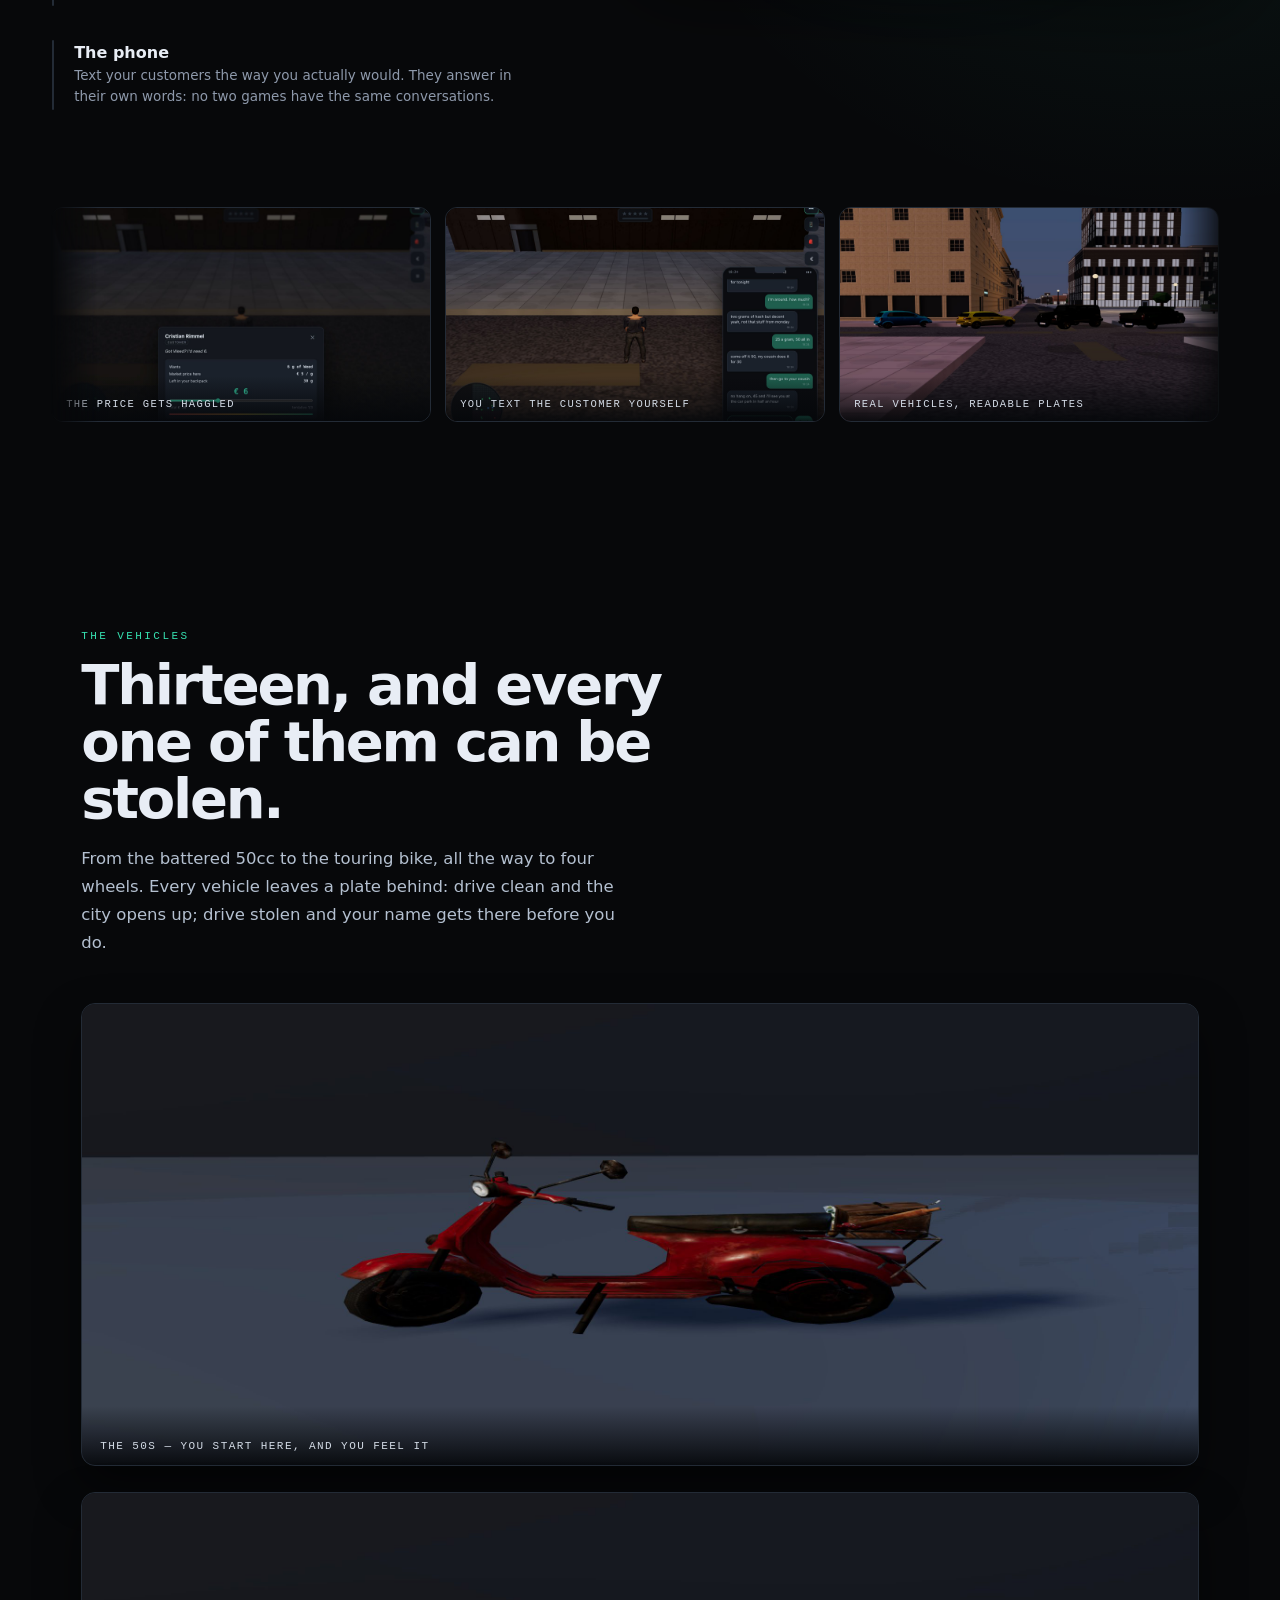
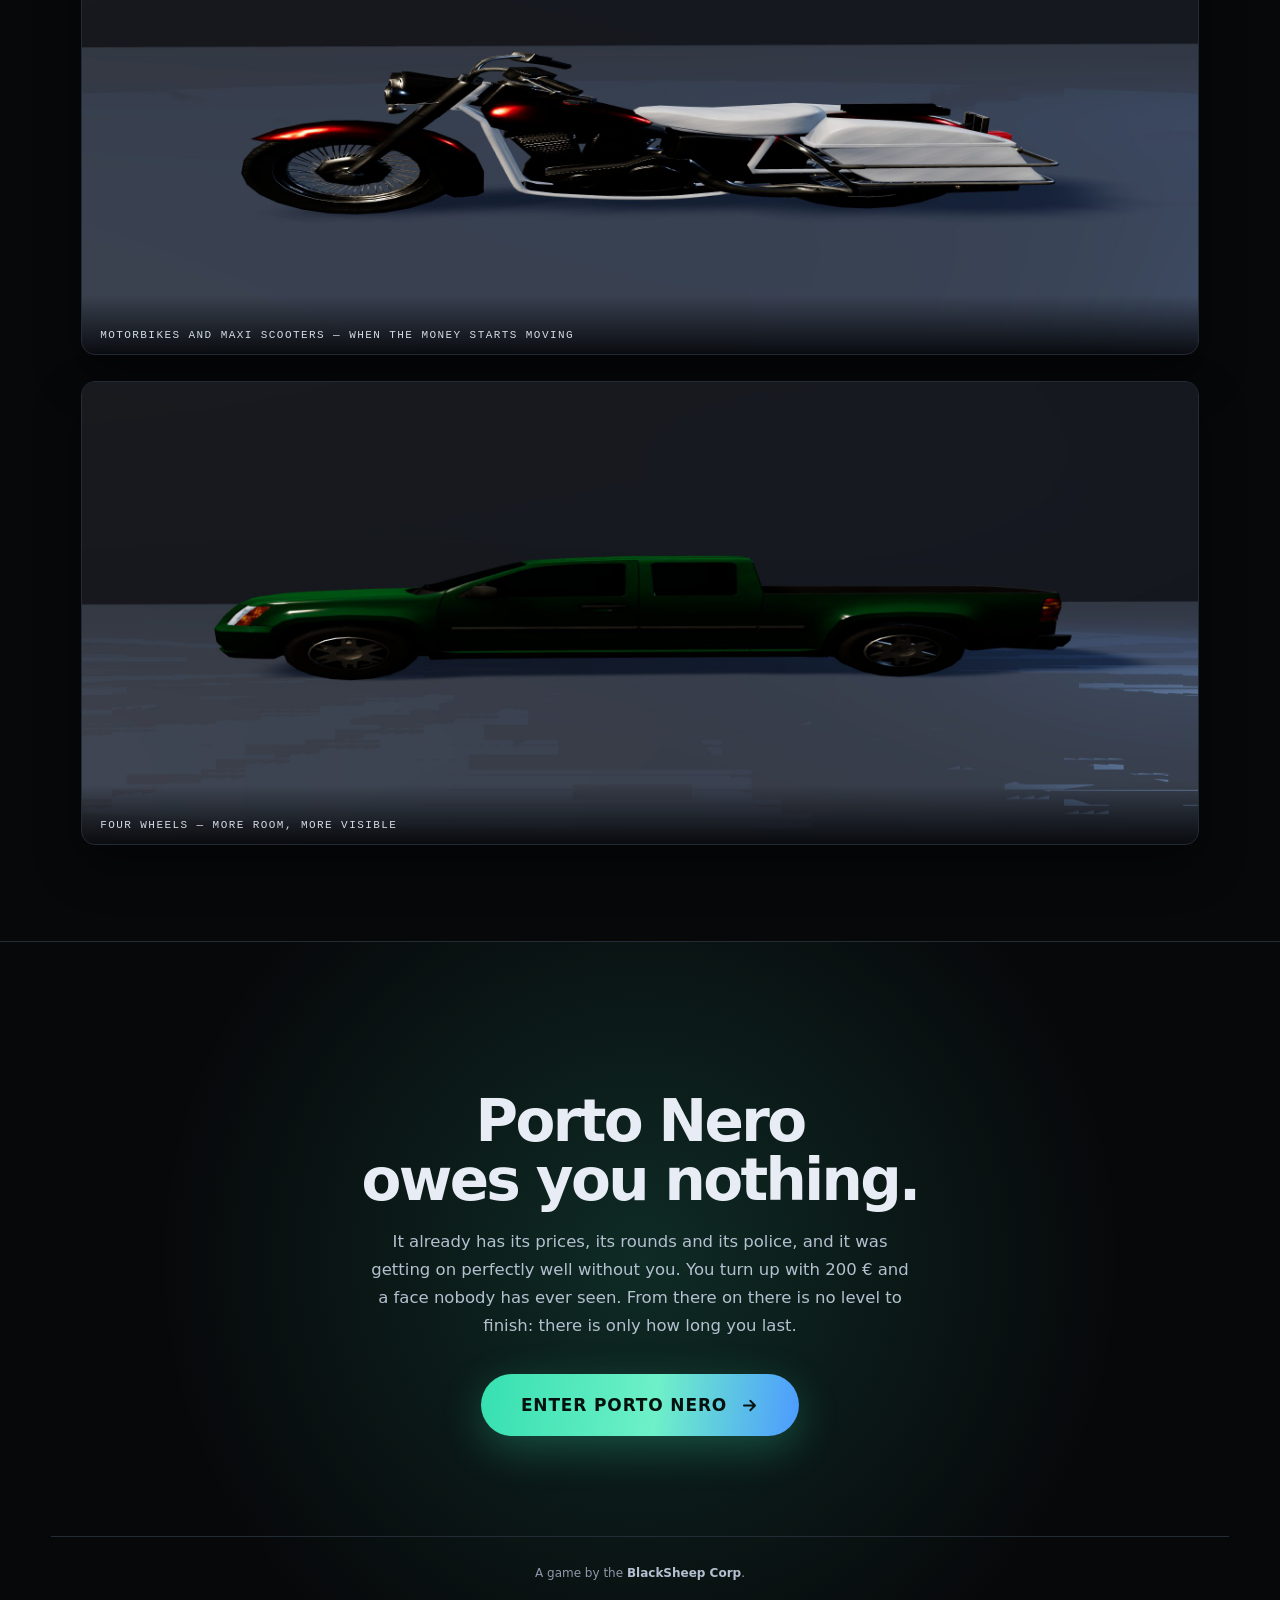
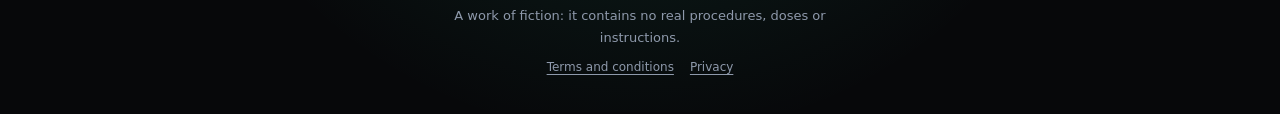
==== commit a202600f: "My Dealer — build 2026-08-18 17:04" ====
--- a/index.html
+++ b/index.html
@@ -179,13 +179,13 @@
       <span data-t="ENTRA A PORTO NERO">ENTRA A PORTO NERO</span>
       <svg viewBox="0 0 24 24" aria-hidden="true"><path d="M5 12h13M13 6l6 6-6 6" /></svg>
     </a>
+  </div>
+
+  <footer class="pieDiPagina">
+    <p><span data-t="Gioco ideato dalla">Gioco ideato dalla</span> <b>BlackSheep Corp</b>.</p>
     <p class="minuta" data-t="Opera di finzione: non contiene procedure, dosi né istruzioni d'uso reali.">
       Opera di finzione: non contiene procedure, dosi né istruzioni d'uso reali.
     </p>
-  </div>
-
-  <footer class="pieDiPagina">
-    <p><span data-t="Gioco ideato dalla">Gioco ideato dalla</span> <b>BlackSheep Corp AI Stack</b>.</p>
     <nav class="legali" aria-label="Collegamenti legali">
       <a href="./terms.html" data-t="Termini e condizioni">Termini e condizioni</a>
       <a href="./privacy.html" data-t="Privacy">Privacy</a>
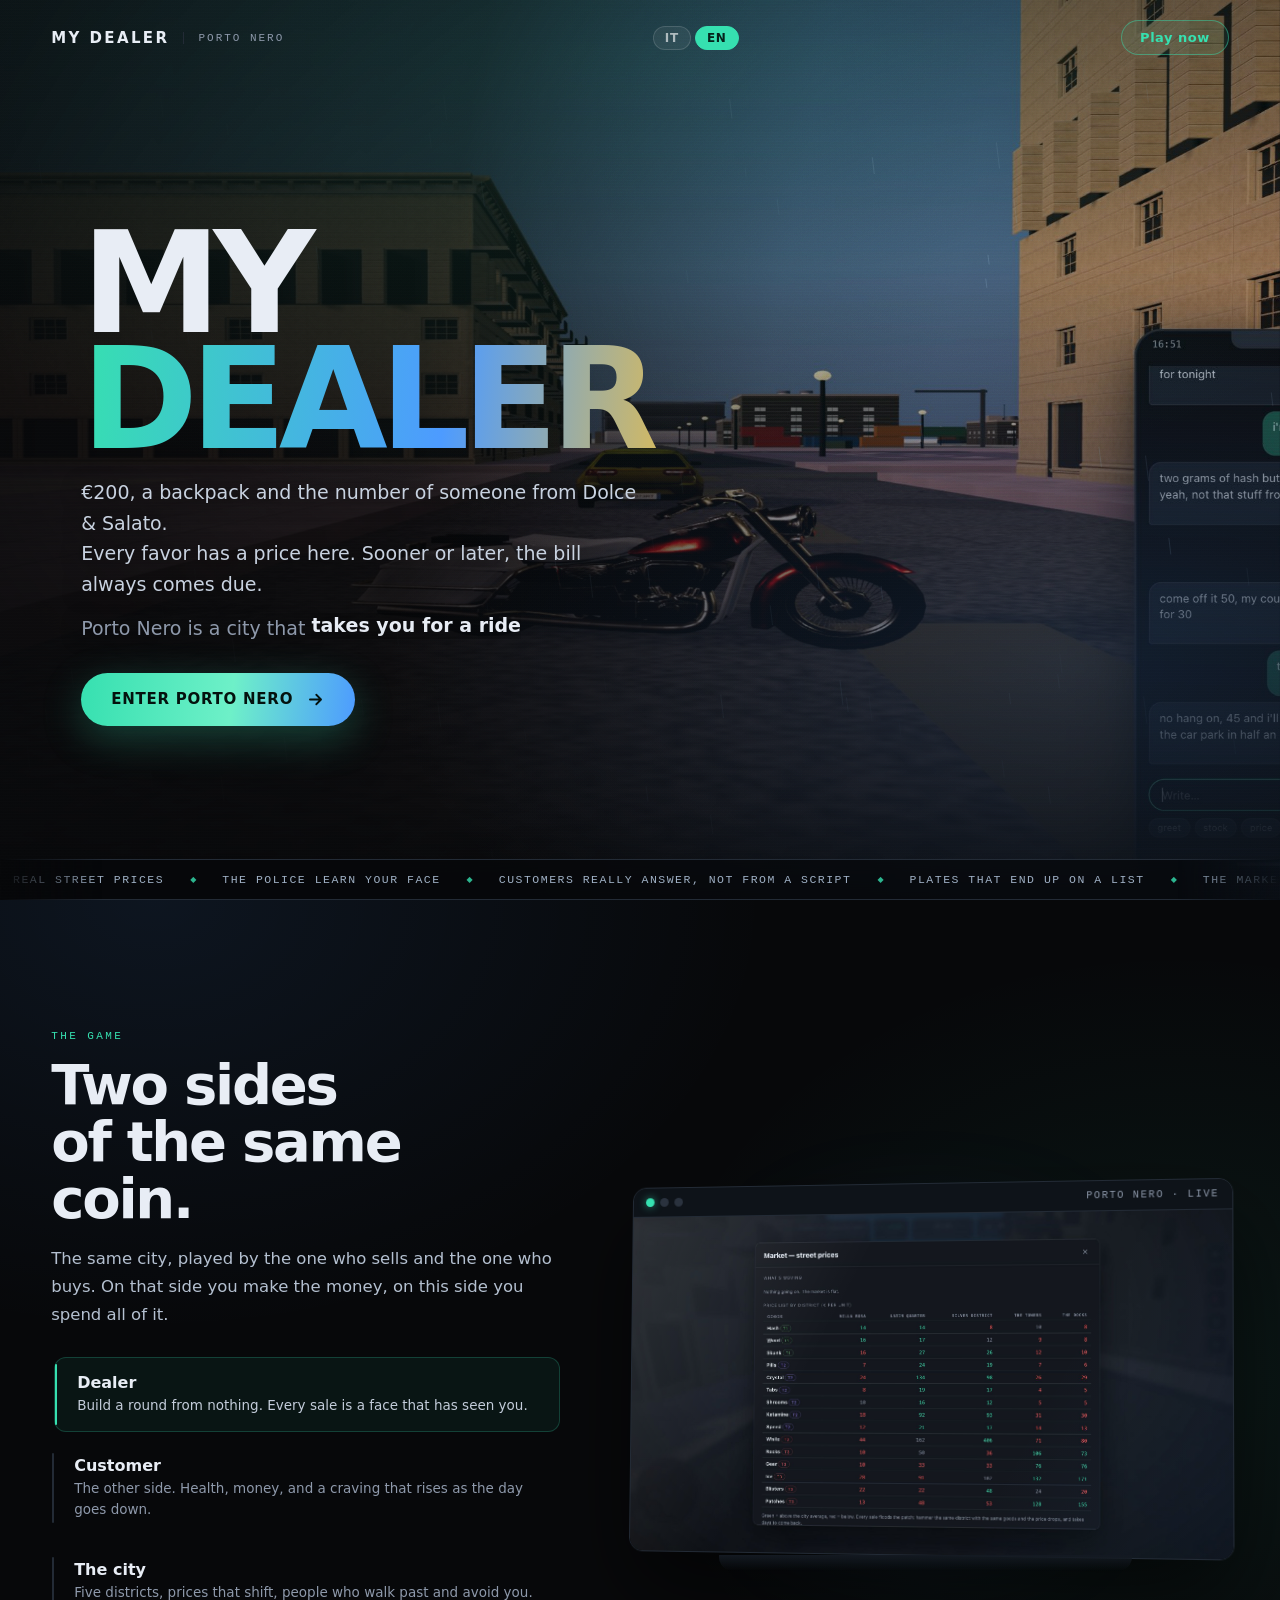
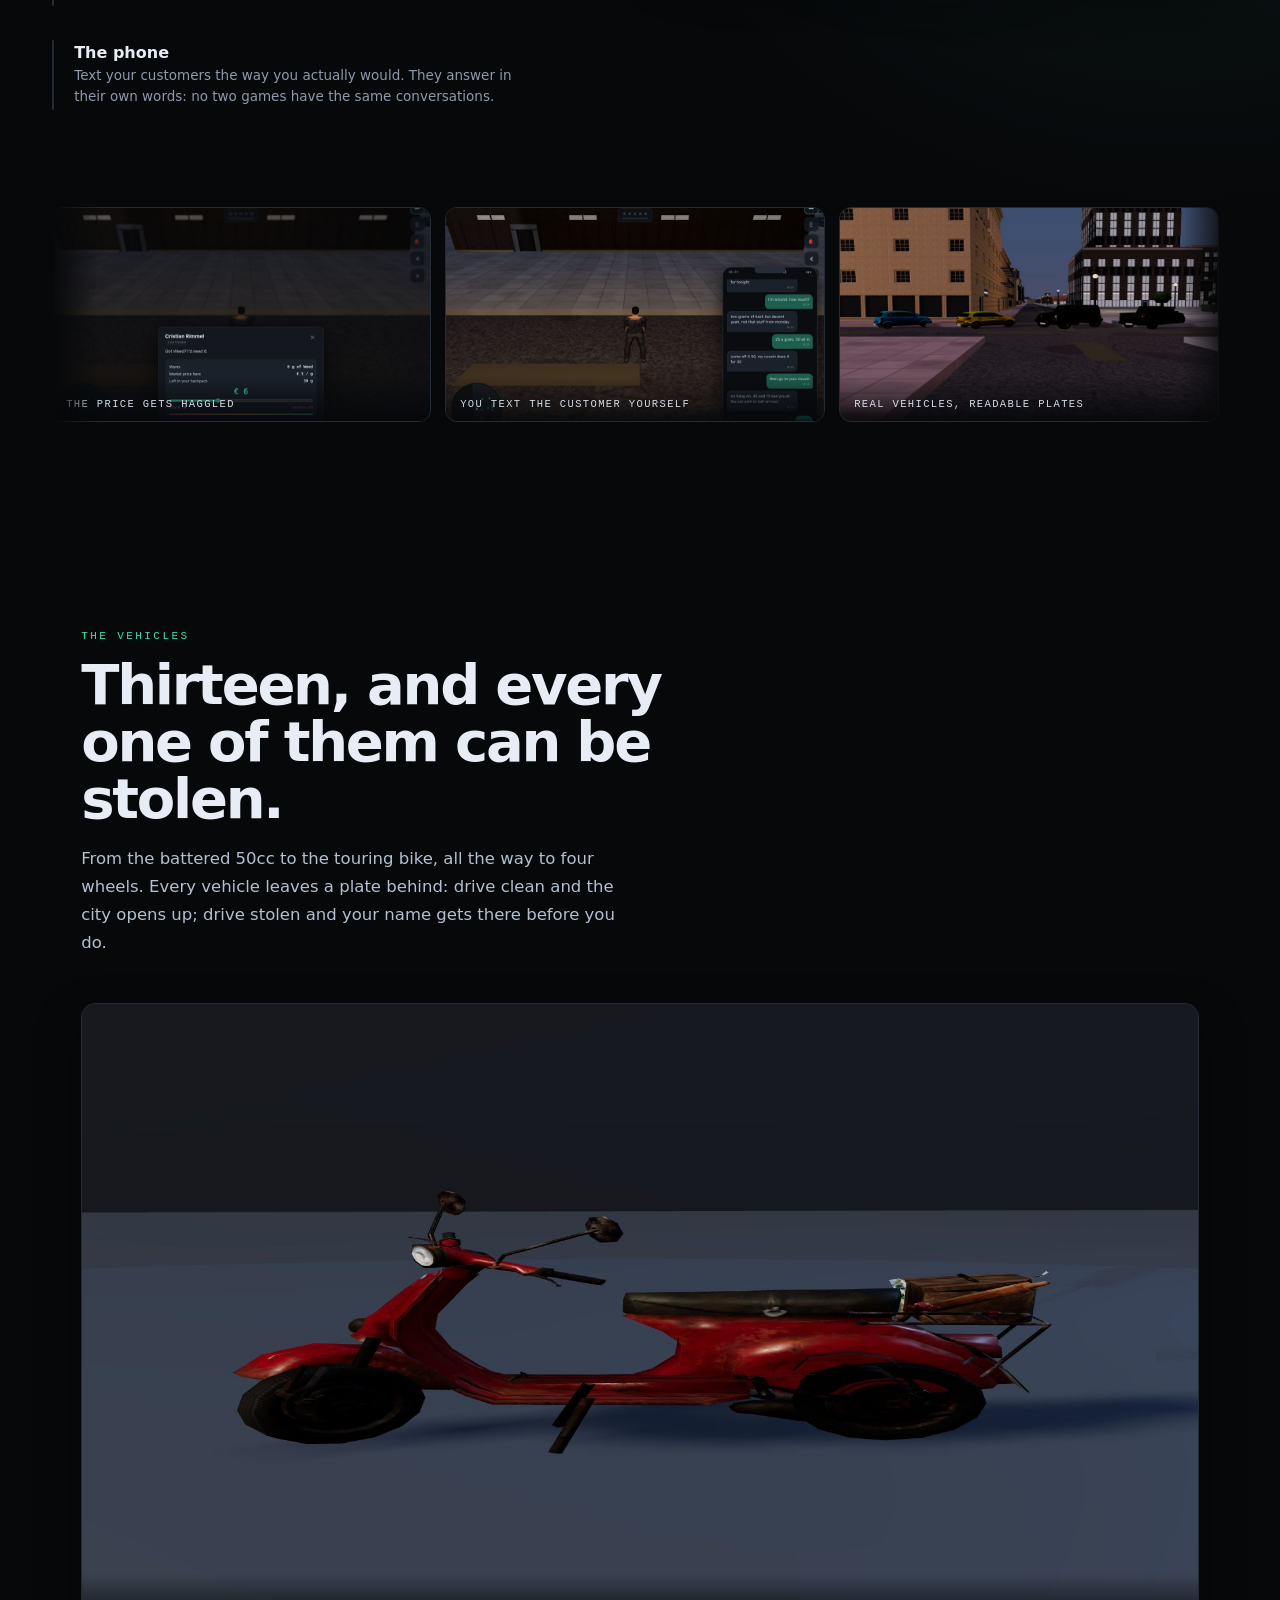
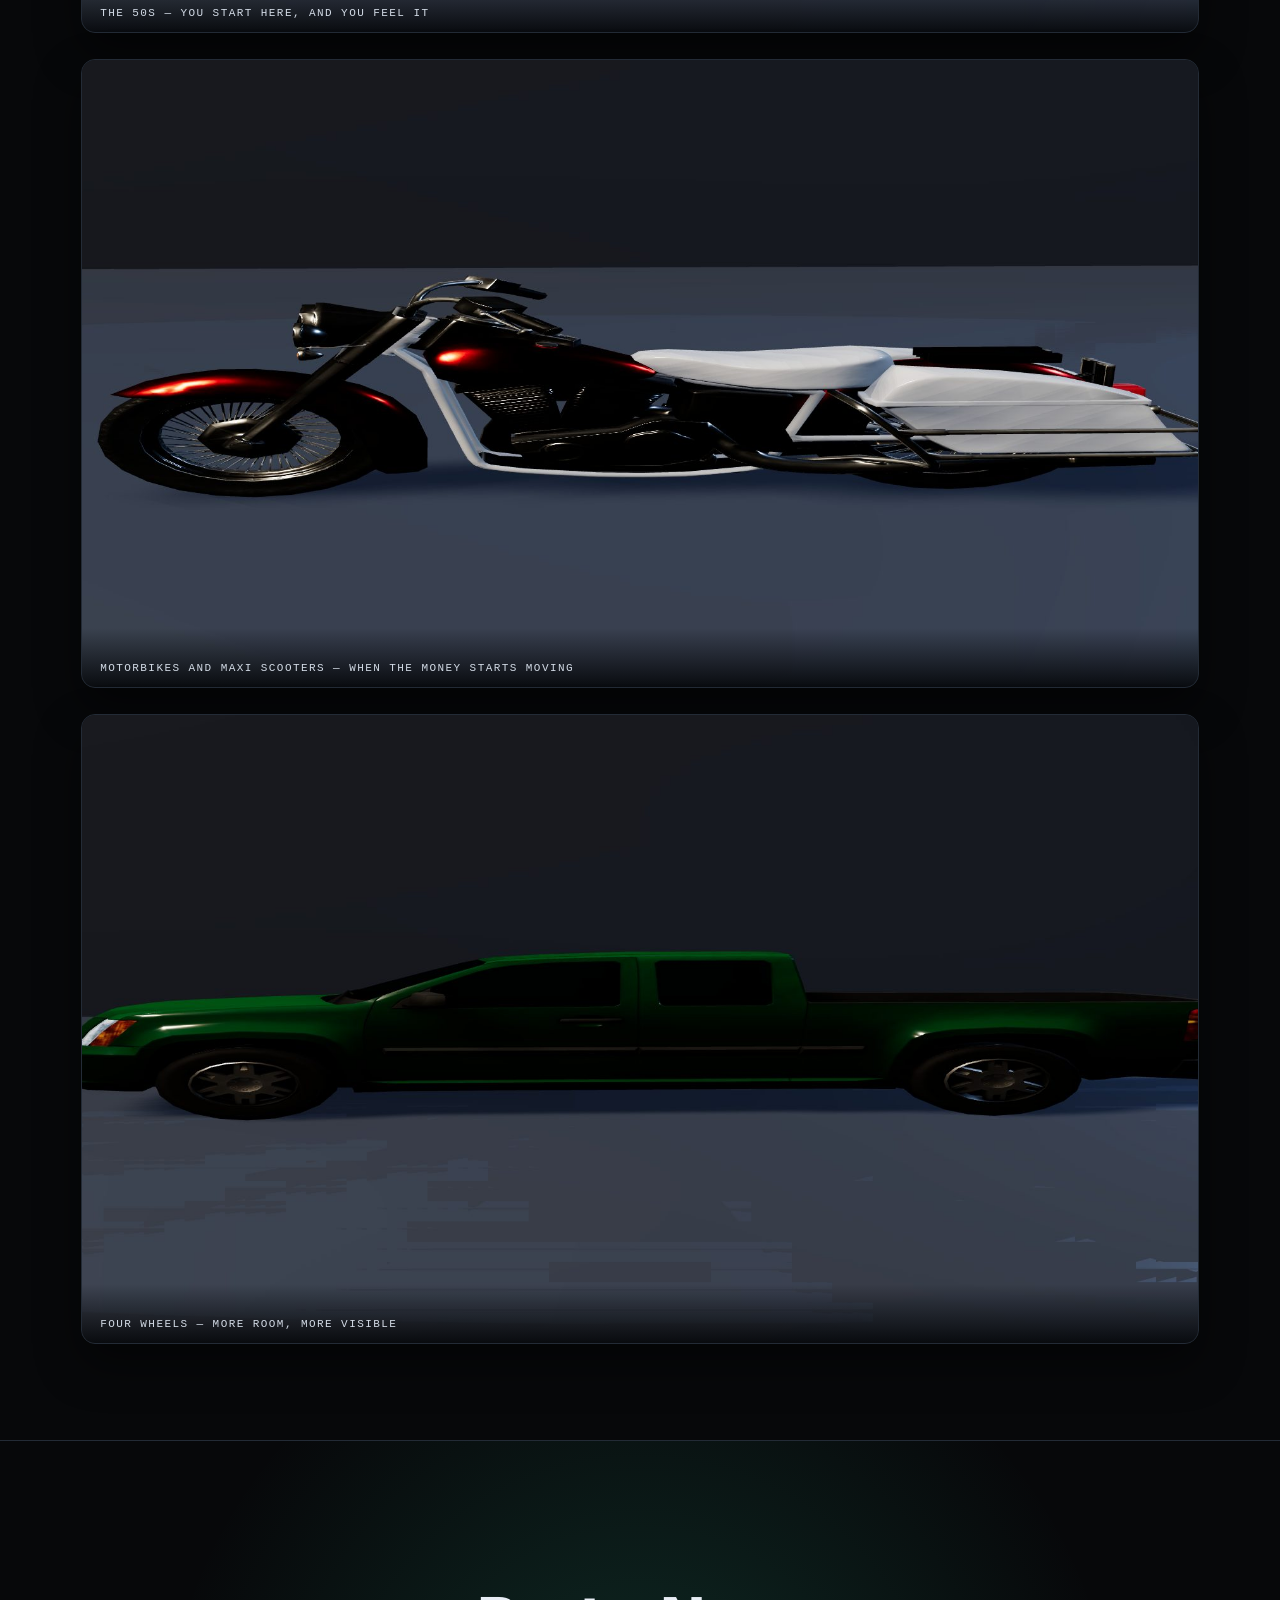
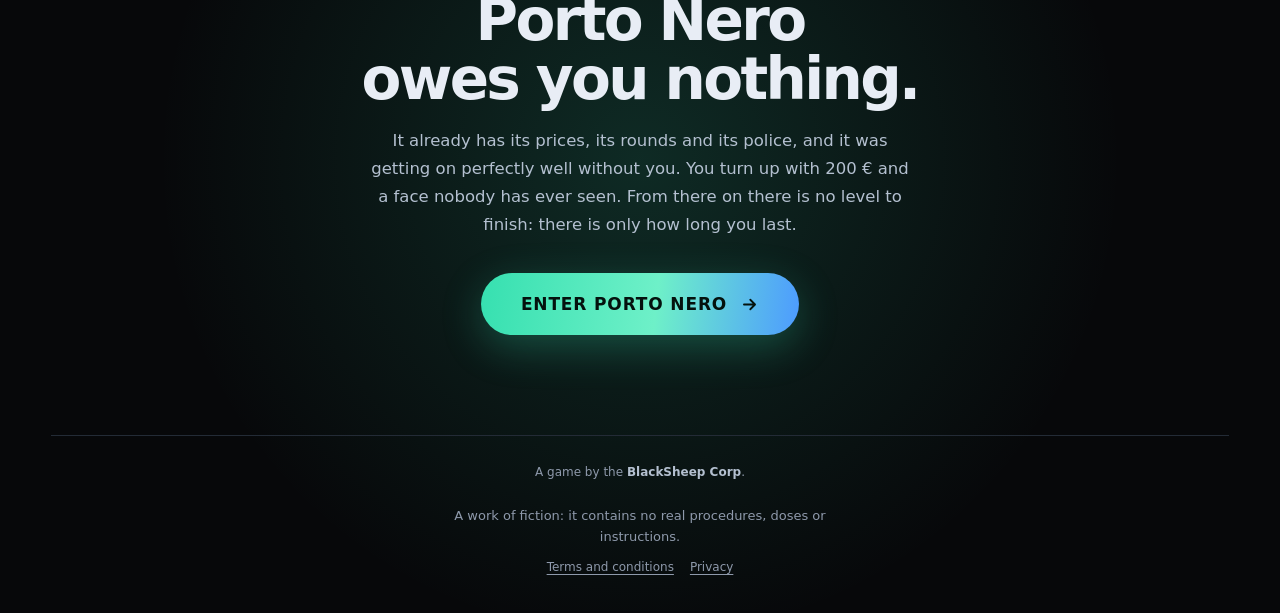
==== commit 6b97f807: "My Dealer — build 2026-08-18 17:39" ====
--- a/index.html
+++ b/index.html
@@ -15,7 +15,7 @@
 
 <link rel="icon" href="data:image/svg+xml,%3Csvg%20xmlns%3D%22http%3A%2F%2Fwww.w3.org%2F2000%2Fsvg%22%20viewBox%3D%220%200%2064%2064%22%3E%3Crect%20width%3D%2264%22%20height%3D%2264%22%20rx%3D%2214%22%20fill%3D%22%230b0d10%22%2F%3E%3Ctext%20x%3D%2232%22%20y%3D%2245%22%20font-family%3D%22Inter%2Csystem-ui%2Csans-serif%22%20font-size%3D%2238%22%20font-weight%3D%22900%22%20text-anchor%3D%22middle%22%20fill%3D%22%2336e0b0%22%3EM%3C%2Ftext%3E%3C%2Fsvg%3E" />
 <link rel="preload" as="image" href="./assets/landing/apertura.jpg" />
-<link rel="stylesheet" href="./landing.css?v=c494056d26ea" />
+<link rel="stylesheet" href="./landing.css?v=676bf97d3db0" />
 </head>
 <body>
 <header class="ap" id="ap">
--- a/landing.css
+++ b/landing.css
@@ -1 +1 @@
-:root{--sfondo: #07080a;--carta: #10141a;--bordo: #232b36;--testo: #e8edf5;--fioco: #8e99ab;--neon: #36e0b0;--neon-2: #4d9bff;--oro: #f0c040;--mono: ui-monospace, "SF Mono", "JetBrains Mono", Menlo, monospace;--sans: "Inter", system-ui, -apple-system, "Segoe UI", Roboto, sans-serif;--lato: clamp(18px, 4vw, 54px);--largo: 1220px}*{box-sizing:border-box;margin:0;padding:0}html{scroll-behavior:smooth}body{background:var(--sfondo);color:var(--testo);font-family:var(--sans);-webkit-font-smoothing:antialiased;overflow-x:hidden}a{color:inherit;text-decoration:none}img{display:block;max-width:100%}button{font:inherit;color:inherit;background:none;border:none;cursor:pointer}:focus-visible{outline:2px solid var(--neon);outline-offset:3px;border-radius:6px}.ap{position:relative;min-height:100svh;display:flex;flex-direction:column;overflow:hidden;isolation:isolate}.ap-sfondo{position:absolute;inset:0;z-index:-1}.ap-foto{position:absolute;inset:0;background:url(./assets/landing/apertura.jpg) center center / cover no-repeat;transform-origin:100% 50%;animation:respiro 34s ease-in-out infinite alternate;will-change:transform}@keyframes respiro{0%{transform:scale(1)}to{transform:scale(1.07)}}.ap-pioggia{position:absolute;inset:0;width:100%;height:100%;opacity:.5}.ap-velo{position:absolute;inset:0;background:radial-gradient(120% 90% at 50% 6%,rgba(54,224,176,.12),transparent 58%),radial-gradient(90% 70% at 84% 74%,rgba(77,155,255,.14),transparent 60%),linear-gradient(100deg,rgba(7,8,10,.92) 0%,rgba(7,8,10,.72) 34%,rgba(7,8,10,.12) 58%,transparent 70%),linear-gradient(to bottom,rgba(7,8,10,.42) 0%,rgba(7,8,10,.1) 30%,rgba(7,8,10,.82) 90%,var(--sfondo) 100%)}.ap-grana{position:absolute;inset:-50%;background-image:url("data:image/svg+xml,%3Csvg xmlns='http://www.w3.org/2000/svg' width='180' height='180'%3E%3Cfilter id='n'%3E%3CfeTurbulence type='fractalNoise' baseFrequency='.82' numOctaves='3'/%3E%3C/filter%3E%3Crect width='180' height='180' filter='url(%23n)' opacity='.5'/%3E%3C/svg%3E");opacity:.16;mix-blend-mode:overlay;animation:sfarfallio .9s steps(3) infinite;pointer-events:none}@keyframes sfarfallio{0%{transform:translateZ(0)}33%{transform:translate3d(-2%,1.5%,0)}66%{transform:translate3d(1.5%,-2%,0)}to{transform:translateZ(0)}}.ap-scan{position:absolute;inset:0;background:repeating-linear-gradient(to bottom,rgba(255,255,255,.028) 0 1px,transparent 1px 3px);mix-blend-mode:overlay;opacity:.6}.barra{position:relative;z-index:2;display:flex;align-items:center;gap:14px;padding:20px var(--lato)}.marchio{font-weight:900;letter-spacing:.16em;font-size:15px}.barra-nota{font-family:var(--mono);font-size:11px;letter-spacing:.18em;text-transform:uppercase;color:var(--fioco);padding-left:14px;border-left:1px solid var(--bordo)}.barra-cta{margin-left:auto;font-size:13px;font-weight:700;letter-spacing:.04em;padding:9px 18px;border-radius:999px;border:1px solid rgba(54,224,176,.45);color:var(--neon);background:#36e0b012;transition:background .25s,transform .25s,box-shadow .25s}.barra-cta:hover{background:#36e0b029;transform:translateY(-1px);box-shadow:0 6px 22px #36e0b02e}.ap-corpo{position:relative;z-index:2;flex:1;width:100%;max-width:var(--largo);margin:0 auto;padding:2vh var(--lato) 0;display:flex;flex-direction:column;justify-content:center}.ap-testo{max-width:min(56%,640px)}.titolone{margin:0;font-size:clamp(56px,11vw,156px);font-weight:900;letter-spacing:-.055em;line-height:.82}.titolone .riga{display:block;overflow:hidden}.titolone .riga>span{display:block;transform:translateY(105%);animation:sali .95s cubic-bezier(.16,1,.3,1) forwards}.titolone .riga:nth-child(2)>span{animation-delay:.11s;background:linear-gradient(96deg,var(--neon) 0%,var(--neon-2) 58%,var(--oro) 100%);-webkit-background-clip:text;background-clip:text;-webkit-text-fill-color:transparent;color:transparent}@keyframes sali{to{transform:translateY(0)}}.sottotitolo{margin-top:20px;max-width:46ch;font-size:clamp(15px,1.6vw,19px);line-height:1.6;color:#c8d2e0;text-shadow:0 2px 20px rgba(0,0,0,.8);opacity:0;animation:comparsa .8s ease .55s forwards}@keyframes comparsa{to{opacity:1}}.girevole{margin-top:14px;font-size:clamp(15px,1.6vw,19px);color:var(--fioco);text-shadow:0 2px 20px rgba(0,0,0,.8);opacity:0;animation:comparsa .8s ease .75s forwards}.parole{position:relative;display:inline-block;height:1.35em;overflow:hidden;vertical-align:bottom}.rullo{display:block}.parole b{display:block;height:1.35em;line-height:1.35em;font-weight:800;color:var(--testo);white-space:nowrap}.parole b:nth-child(4){color:var(--oro)}.azioni{margin-top:34px;display:flex;flex-wrap:wrap;align-items:center;gap:16px;opacity:0;animation:comparsa .8s ease .95s forwards}.btn-grosso{position:relative;overflow:hidden;display:inline-flex;align-items:center;gap:13px;padding:17px 30px;border-radius:999px;font-weight:800;font-size:15px;letter-spacing:.05em;color:#04120e;background:linear-gradient(96deg,var(--neon),#6ef0c8 55%,var(--neon-2));box-shadow:0 12px 40px #36e0b042;transition:transform .25s,box-shadow .25s}.btn-grosso:hover{transform:translateY(-2px);box-shadow:0 18px 52px #36e0b061}.btn-grosso svg{width:19px;height:19px;fill:none;stroke:currentColor;stroke-width:2.3;stroke-linecap:round;stroke-linejoin:round;transition:transform .25s}.btn-grosso:hover svg{transform:translate(4px)}.btn-grosso:after{content:"";position:absolute;top:0;bottom:0;width:45%;background:linear-gradient(100deg,transparent,rgba(255,255,255,.55),transparent);transform:translate(-160%) skew(-18deg);animation:lampo 4.6s ease-in-out infinite}@keyframes lampo{0%,62%{transform:translate(-160%) skew(-18deg)}84%,to{transform:translate(330%) skew(-18deg)}}.btn-grosso.grande{padding:21px 40px;font-size:17px}.nastro{position:relative;z-index:2;margin-top:auto;border-top:1px solid var(--bordo);border-bottom:1px solid var(--bordo);background:#07080ab3;backdrop-filter:blur(10px);overflow:hidden;-webkit-mask-image:linear-gradient(90deg,transparent,#000 8%,#000 92%,transparent);mask-image:linear-gradient(90deg,transparent,#000 8%,#000 92%,transparent)}.nastro-piste{display:flex;width:max-content;animation:scorri 34s linear infinite}.pista{display:flex;align-items:center;gap:26px;padding:13px}.pista span{font-family:var(--mono);font-size:11.5px;letter-spacing:.13em;text-transform:uppercase;color:#9fb0c4;white-space:nowrap}.pista i{color:var(--neon);font-style:normal;font-size:8px;opacity:.8}@keyframes scorri{to{transform:translate(-50%)}}.dentro{position:relative;padding:clamp(64px,11vw,130px) var(--lato) clamp(40px,6vw,70px);background:radial-gradient(80% 60% at 12% 0%,rgba(77,155,255,.09),transparent 60%),radial-gradient(70% 60% at 92% 40%,rgba(54,224,176,.07),transparent 60%),var(--sfondo)}.dentro-griglia{max-width:var(--largo);margin:0 auto;display:grid;grid-template-columns:minmax(0,1fr) minmax(0,1.2fr);gap:clamp(28px,5vw,70px);align-items:center}.etichetta{font-family:var(--mono);font-size:11px;letter-spacing:.22em;text-transform:uppercase;color:var(--neon);margin-bottom:14px}.titolo2{font-size:clamp(32px,4.6vw,56px);font-weight:900;letter-spacing:-.04em;line-height:1.02}.paragrafo{margin-top:18px;max-width:52ch;font-size:clamp(14.5px,1.5vw,16.5px);line-height:1.7;color:#b4c0d0}.paragrafo.centro{margin-left:auto;margin-right:auto;text-align:center}.carte{margin-top:28px;display:flex;flex-direction:column;gap:8px}.carta{position:relative;text-align:left;padding:15px 18px 15px 22px;border-radius:12px;border:1px solid transparent;transition:background .3s,border-color .3s,transform .3s}.carta:before{content:"";position:absolute;left:0;top:12px;bottom:12px;width:2px;border-radius:2px;background:var(--bordo);transition:background .3s,top .3s,bottom .3s}.carta b{display:block;font-size:16px;font-weight:800;margin-bottom:3px}.carta span{display:block;font-size:13.5px;line-height:1.55;color:var(--fioco)}.carta:hover{background:#ffffff08}.carta.attiva{background:#36e0b00f;border-color:#36e0b038;transform:translate(3px)}.carta.attiva:before{background:var(--neon);top:6px;bottom:6px}.carta.attiva span{color:#c3ccda}.schermo-finto{position:relative;perspective:1400px}.schermo-alone{position:absolute;inset:6% 2% 2%;background:radial-gradient(circle at 50% 50%,rgba(77,155,255,.2),transparent 65%);filter:blur(46px);pointer-events:none}.schermo-cornice{position:relative;border-radius:14px;overflow:hidden;border:1px solid var(--bordo);background:#0c1015;box-shadow:0 40px 90px #0009,0 0 0 1px #ffffff08 inset;transform:rotateY(-7deg) rotateX(2deg);transition:transform .6s cubic-bezier(.16,1,.3,1)}.schermo-finto:hover .schermo-cornice{transform:rotateY(0) rotateX(0)}.schermo-barra{display:flex;align-items:center;gap:6px;padding:9px 13px;border-bottom:1px solid var(--bordo);background:#0e1319}.schermo-barra i{width:9px;height:9px;border-radius:50%;background:#2a323e}.schermo-barra i:first-child{background:var(--neon);box-shadow:0 0 8px #36e0b099}.schermo-barra em{margin-left:auto;font-family:var(--mono);font-style:normal;font-size:10px;letter-spacing:.16em;text-transform:uppercase;color:var(--fioco)}.schermo-vetro{position:relative;aspect-ratio:16 / 9;background:#05070a}.lastra{position:absolute;inset:0;width:100%;height:100%;object-fit:cover;opacity:0;transform:scale(1.04);transition:opacity .7s ease,transform 7s ease}.lastra.visibile{opacity:1;transform:scale(1)}.schermo-riflesso{position:absolute;inset:0;pointer-events:none;background:linear-gradient(118deg,rgba(255,255,255,.13) 0%,transparent 34%,transparent 66%,rgba(77,155,255,.07) 100%)}.schermo-base{position:relative;height:16px;margin:0 16%;border-radius:0 0 14px 14px;background:linear-gradient(to bottom,#141a22,transparent)}.rullino{max-width:var(--largo);margin:clamp(44px,7vw,84px) auto 0;display:flex;gap:14px;overflow-x:auto;padding-bottom:10px;scroll-snap-type:x mandatory;scrollbar-width:none;cursor:grab;-webkit-mask-image:linear-gradient(90deg,transparent,#000 4%,#000 96%,transparent);mask-image:linear-gradient(90deg,transparent,#000 4%,#000 96%,transparent)}.rullino::-webkit-scrollbar{display:none}.rullino.trascino{cursor:grabbing;scroll-behavior:auto}.rullino figure{position:relative;flex:0 0 clamp(240px,32vw,380px);border-radius:12px;overflow:hidden;border:1px solid var(--bordo);scroll-snap-align:center;transition:border-color .3s,transform .3s,box-shadow .3s}.rullino figure:hover{border-color:#36e0b059;transform:translateY(-4px);box-shadow:0 18px 40px #00000080}.rullino img{aspect-ratio:16 / 9;object-fit:cover;width:100%;pointer-events:none}.rullino figcaption{position:absolute;left:0;right:0;bottom:0;padding:22px 14px 11px;font-family:var(--mono);font-size:10.5px;letter-spacing:.13em;text-transform:uppercase;color:#d3dbe6;background:linear-gradient(to top,rgba(5,7,10,.92),transparent)}.mezzi{max-width:var(--largo);margin:0 auto;padding:clamp(70px,10vw,130px) var(--lato) clamp(40px,6vw,70px)}.mezzi-testa{max-width:62ch;margin-bottom:clamp(28px,4vw,46px)}.mezzi-fila{position:relative;margin-bottom:clamp(16px,2.4vw,26px);border:1px solid var(--bordo);border-radius:14px;overflow:hidden;background:var(--carta);box-shadow:0 20px 46px #00000073}.mezzi-fila img{width:100%;aspect-ratio:1500 / 620;object-fit:cover}.mezzi-fila figcaption{position:absolute;left:0;right:0;bottom:0;padding:34px 18px 13px;font-family:var(--mono);font-size:11px;letter-spacing:.13em;text-transform:uppercase;color:#d3dbe6;background:linear-gradient(to top,rgba(5,7,10,.92),transparent)}.chiusura{position:relative;overflow:hidden;padding:clamp(72px,12vw,150px) var(--lato) 0;text-align:center;border-top:1px solid var(--bordo)}.chiusura-luce{position:absolute;left:50%;top:-30%;width:min(1100px,130vw);aspect-ratio:1;transform:translate(-50%);background:radial-gradient(circle,rgba(54,224,176,.16),transparent 62%);animation:pulsazione 9s ease-in-out infinite alternate;pointer-events:none}@keyframes pulsazione{0%{opacity:.55}to{opacity:1}}.chiusura-corpo{position:relative;max-width:760px;margin:0 auto}.titolo3{font-size:clamp(30px,5vw,58px);font-weight:900;letter-spacing:-.045em;line-height:1.02}.chiusura .btn-grosso{margin-top:34px}.minuta{margin-top:22px;font-size:13px;line-height:1.65;color:var(--fioco);max-width:48ch;margin-left:auto;margin-right:auto}.pieDiPagina{position:relative;margin-top:clamp(56px,9vw,100px);padding:26px 0 34px;border-top:1px solid var(--bordo);font-size:12px;line-height:1.7;color:var(--fioco)}.pieDiPagina b{color:#b4c0d0}.legali{display:flex;justify-content:center;gap:16px;margin-top:9px;font-size:12px}.legali a{color:var(--fioco);text-decoration:underline;text-underline-offset:3px}.legali a:hover{color:var(--neon)}.crediti{margin-top:6px;font-size:11px;opacity:.8}.svela{opacity:0;transform:translateY(26px);transition:opacity .8s ease,transform .8s cubic-bezier(.16,1,.3,1)}.svela.dentro-vista{opacity:1;transform:none}@media(max-width:900px){.ap-foto{background-position:center center}.ap-testo{max-width:none}.dentro-griglia{grid-template-columns:1fr}.schermo-cornice{transform:none}.solo-largo{display:none}}@media(max-width:560px){.barra-nota{display:none}.titolone{letter-spacing:-.045em}.azioni{gap:12px;margin-top:26px}.btn-grosso{padding:15px 24px;font-size:14px}.btn-grosso.grande{padding:17px 28px;font-size:15px}.sottotitolo{margin-top:16px}.ap-corpo{align-items:center}.ap-grana{opacity:.1}}@media(prefers-reduced-motion:reduce){html{scroll-behavior:auto}.nastro-piste,.chiusura-luce,.btn-grosso:after,.ap-foto,.ap-grana{animation:none}.titolone .riga>span{transform:none;animation:none}.sottotitolo,.girevole,.azioni{opacity:1;animation:none}.svela{opacity:1;transform:none}.ap-pioggia{display:none}}.lingue-barra{display:flex;gap:4px;margin-left:auto;margin-right:14px}.lingua-barra{background:#ffffff0f;color:#ffffff9e;border:1px solid rgba(255,255,255,.14);border-radius:999px;padding:4px 11px;font-size:12px;font-weight:700;letter-spacing:.06em;cursor:pointer;transition:background .15s,color .15s,border-color .15s}.lingua-barra:hover{color:#fff;border-color:#ffffff4d}.lingua-barra.attiva{background:#36e0b0;border-color:#36e0b0;color:#06231b}html.in-inglese .ap-foto{background-image:url(./assets/landing/en/apertura.jpg)}@media(max-width:620px){.lingue-barra{margin-right:8px}.lingua-barra{padding:3px 8px;font-size:11px}}
+:root{--sfondo: #07080a;--carta: #10141a;--bordo: #232b36;--testo: #e8edf5;--fioco: #8e99ab;--neon: #36e0b0;--neon-2: #4d9bff;--oro: #f0c040;--mono: ui-monospace, "SF Mono", "JetBrains Mono", Menlo, monospace;--sans: "Inter", system-ui, -apple-system, "Segoe UI", Roboto, sans-serif;--lato: clamp(18px, 4vw, 54px);--largo: 1220px}*{box-sizing:border-box;margin:0;padding:0}html{scroll-behavior:smooth}body{background:var(--sfondo);color:var(--testo);font-family:var(--sans);-webkit-font-smoothing:antialiased;overflow-x:hidden}a{color:inherit;text-decoration:none}img{display:block;max-width:100%}button{font:inherit;color:inherit;background:none;border:none;cursor:pointer}:focus-visible{outline:2px solid var(--neon);outline-offset:3px;border-radius:6px}.ap{position:relative;min-height:100svh;display:flex;flex-direction:column;overflow:hidden;isolation:isolate}.ap-sfondo{position:absolute;inset:0;z-index:-1}.ap-foto{position:absolute;inset:0;background:url(./assets/landing/apertura.jpg) center center / cover no-repeat;transform-origin:100% 50%;animation:respiro 34s ease-in-out infinite alternate;will-change:transform}@keyframes respiro{0%{transform:scale(1)}to{transform:scale(1.07)}}.ap-pioggia{position:absolute;inset:0;width:100%;height:100%;opacity:.5}.ap-velo{position:absolute;inset:0;background:radial-gradient(120% 90% at 50% 6%,rgba(54,224,176,.12),transparent 58%),radial-gradient(90% 70% at 84% 74%,rgba(77,155,255,.14),transparent 60%),linear-gradient(100deg,rgba(7,8,10,.92) 0%,rgba(7,8,10,.72) 34%,rgba(7,8,10,.12) 58%,transparent 70%),linear-gradient(to bottom,rgba(7,8,10,.42) 0%,rgba(7,8,10,.1) 30%,rgba(7,8,10,.82) 90%,var(--sfondo) 100%)}.ap-grana{position:absolute;inset:-50%;background-image:url("data:image/svg+xml,%3Csvg xmlns='http://www.w3.org/2000/svg' width='180' height='180'%3E%3Cfilter id='n'%3E%3CfeTurbulence type='fractalNoise' baseFrequency='.82' numOctaves='3'/%3E%3C/filter%3E%3Crect width='180' height='180' filter='url(%23n)' opacity='.5'/%3E%3C/svg%3E");opacity:.16;mix-blend-mode:overlay;animation:sfarfallio .9s steps(3) infinite;pointer-events:none}@keyframes sfarfallio{0%{transform:translateZ(0)}33%{transform:translate3d(-2%,1.5%,0)}66%{transform:translate3d(1.5%,-2%,0)}to{transform:translateZ(0)}}.ap-scan{position:absolute;inset:0;background:repeating-linear-gradient(to bottom,rgba(255,255,255,.028) 0 1px,transparent 1px 3px);mix-blend-mode:overlay;opacity:.6}.barra{position:relative;z-index:2;display:flex;align-items:center;gap:14px;padding:20px var(--lato)}.marchio{font-weight:900;letter-spacing:.16em;font-size:15px}.barra-nota{font-family:var(--mono);font-size:11px;letter-spacing:.18em;text-transform:uppercase;color:var(--fioco);padding-left:14px;border-left:1px solid var(--bordo)}.barra-cta{margin-left:auto;font-size:13px;font-weight:700;letter-spacing:.04em;padding:9px 18px;border-radius:999px;border:1px solid rgba(54,224,176,.45);color:var(--neon);background:#36e0b012;transition:background .25s,transform .25s,box-shadow .25s}.barra-cta:hover{background:#36e0b029;transform:translateY(-1px);box-shadow:0 6px 22px #36e0b02e}.ap-corpo{position:relative;z-index:2;flex:1;width:100%;max-width:var(--largo);margin:0 auto;padding:2vh var(--lato) 0;display:flex;flex-direction:column;justify-content:center}.ap-testo{max-width:min(56%,640px)}.titolone{margin:0;font-size:clamp(56px,11vw,156px);font-weight:900;letter-spacing:-.055em;line-height:.82}.titolone .riga{display:block;overflow:hidden}.titolone .riga>span{display:block;transform:translateY(105%);animation:sali .95s cubic-bezier(.16,1,.3,1) forwards}.titolone .riga:nth-child(2)>span{animation-delay:.11s;background:linear-gradient(96deg,var(--neon) 0%,var(--neon-2) 58%,var(--oro) 100%);-webkit-background-clip:text;background-clip:text;-webkit-text-fill-color:transparent;color:transparent}@keyframes sali{to{transform:translateY(0)}}.sottotitolo{margin-top:20px;max-width:46ch;font-size:clamp(15px,1.6vw,19px);line-height:1.6;color:#c8d2e0;text-shadow:0 2px 20px rgba(0,0,0,.8);opacity:0;animation:comparsa .8s ease .55s forwards}@keyframes comparsa{to{opacity:1}}.girevole{margin-top:14px;font-size:clamp(15px,1.6vw,19px);color:var(--fioco);text-shadow:0 2px 20px rgba(0,0,0,.8);opacity:0;animation:comparsa .8s ease .75s forwards}.parole{position:relative;display:inline-block;height:1.35em;overflow:hidden;vertical-align:bottom}.rullo{display:block}.parole b{display:block;height:1.35em;line-height:1.35em;font-weight:800;color:var(--testo);white-space:nowrap}.parole b:nth-child(4){color:var(--oro)}.azioni{margin-top:34px;display:flex;flex-wrap:wrap;align-items:center;gap:16px;opacity:0;animation:comparsa .8s ease .95s forwards}.btn-grosso{position:relative;overflow:hidden;display:inline-flex;align-items:center;gap:13px;padding:17px 30px;border-radius:999px;font-weight:800;font-size:15px;letter-spacing:.05em;color:#04120e;background:linear-gradient(96deg,var(--neon),#6ef0c8 55%,var(--neon-2));box-shadow:0 12px 40px #36e0b042;transition:transform .25s,box-shadow .25s}.btn-grosso:hover{transform:translateY(-2px);box-shadow:0 18px 52px #36e0b061}.btn-grosso svg{width:19px;height:19px;fill:none;stroke:currentColor;stroke-width:2.3;stroke-linecap:round;stroke-linejoin:round;transition:transform .25s}.btn-grosso:hover svg{transform:translate(4px)}.btn-grosso:after{content:"";position:absolute;top:0;bottom:0;width:45%;background:linear-gradient(100deg,transparent,rgba(255,255,255,.55),transparent);transform:translate(-160%) skew(-18deg);animation:lampo 4.6s ease-in-out infinite}@keyframes lampo{0%,62%{transform:translate(-160%) skew(-18deg)}84%,to{transform:translate(330%) skew(-18deg)}}.btn-grosso.grande{padding:21px 40px;font-size:17px}.nastro{position:relative;z-index:2;margin-top:auto;border-top:1px solid var(--bordo);border-bottom:1px solid var(--bordo);background:#07080ab3;backdrop-filter:blur(10px);overflow:hidden;-webkit-mask-image:linear-gradient(90deg,transparent,#000 8%,#000 92%,transparent);mask-image:linear-gradient(90deg,transparent,#000 8%,#000 92%,transparent)}.nastro-piste{display:flex;width:max-content;animation:scorri 34s linear infinite}.pista{display:flex;align-items:center;gap:26px;padding:13px}.pista span{font-family:var(--mono);font-size:11.5px;letter-spacing:.13em;text-transform:uppercase;color:#9fb0c4;white-space:nowrap}.pista i{color:var(--neon);font-style:normal;font-size:8px;opacity:.8}@keyframes scorri{to{transform:translate(-50%)}}.dentro{position:relative;padding:clamp(64px,11vw,130px) var(--lato) clamp(40px,6vw,70px);background:radial-gradient(80% 60% at 12% 0%,rgba(77,155,255,.09),transparent 60%),radial-gradient(70% 60% at 92% 40%,rgba(54,224,176,.07),transparent 60%),var(--sfondo)}.dentro-griglia{max-width:var(--largo);margin:0 auto;display:grid;grid-template-columns:minmax(0,1fr) minmax(0,1.2fr);gap:clamp(28px,5vw,70px);align-items:center}.etichetta{font-family:var(--mono);font-size:11px;letter-spacing:.22em;text-transform:uppercase;color:var(--neon);margin-bottom:14px}.titolo2{font-size:clamp(32px,4.6vw,56px);font-weight:900;letter-spacing:-.04em;line-height:1.02}.paragrafo{margin-top:18px;max-width:52ch;font-size:clamp(14.5px,1.5vw,16.5px);line-height:1.7;color:#b4c0d0}.paragrafo.centro{margin-left:auto;margin-right:auto;text-align:center}.carte{margin-top:28px;display:flex;flex-direction:column;gap:8px}.carta{position:relative;text-align:left;padding:15px 18px 15px 22px;border-radius:12px;border:1px solid transparent;transition:background .3s,border-color .3s,transform .3s}.carta:before{content:"";position:absolute;left:0;top:12px;bottom:12px;width:2px;border-radius:2px;background:var(--bordo);transition:background .3s,top .3s,bottom .3s}.carta b{display:block;font-size:16px;font-weight:800;margin-bottom:3px}.carta span{display:block;font-size:13.5px;line-height:1.55;color:var(--fioco)}.carta:hover{background:#ffffff08}.carta.attiva{background:#36e0b00f;border-color:#36e0b038;transform:translate(3px)}.carta.attiva:before{background:var(--neon);top:6px;bottom:6px}.carta.attiva span{color:#c3ccda}.schermo-finto{position:relative;perspective:1400px}.schermo-alone{position:absolute;inset:6% 2% 2%;background:radial-gradient(circle at 50% 50%,rgba(77,155,255,.2),transparent 65%);filter:blur(46px);pointer-events:none}.schermo-cornice{position:relative;border-radius:14px;overflow:hidden;border:1px solid var(--bordo);background:#0c1015;box-shadow:0 40px 90px #0009,0 0 0 1px #ffffff08 inset;transform:rotateY(-7deg) rotateX(2deg);transition:transform .6s cubic-bezier(.16,1,.3,1)}.schermo-finto:hover .schermo-cornice{transform:rotateY(0) rotateX(0)}.schermo-barra{display:flex;align-items:center;gap:6px;padding:9px 13px;border-bottom:1px solid var(--bordo);background:#0e1319}.schermo-barra i{width:9px;height:9px;border-radius:50%;background:#2a323e}.schermo-barra i:first-child{background:var(--neon);box-shadow:0 0 8px #36e0b099}.schermo-barra em{margin-left:auto;font-family:var(--mono);font-style:normal;font-size:10px;letter-spacing:.16em;text-transform:uppercase;color:var(--fioco)}.schermo-vetro{position:relative;aspect-ratio:16 / 9;background:#05070a}.lastra{position:absolute;inset:0;width:100%;height:100%;object-fit:cover;opacity:0;transform:scale(1.04);transition:opacity .7s ease,transform 7s ease}.lastra.visibile{opacity:1;transform:scale(1)}.schermo-riflesso{position:absolute;inset:0;pointer-events:none;background:linear-gradient(118deg,rgba(255,255,255,.13) 0%,transparent 34%,transparent 66%,rgba(77,155,255,.07) 100%)}.schermo-base{position:relative;height:16px;margin:0 16%;border-radius:0 0 14px 14px;background:linear-gradient(to bottom,#141a22,transparent)}.rullino{max-width:var(--largo);margin:clamp(44px,7vw,84px) auto 0;display:flex;gap:14px;overflow-x:auto;padding-bottom:10px;scroll-snap-type:x mandatory;scrollbar-width:none;cursor:grab;-webkit-mask-image:linear-gradient(90deg,transparent,#000 4%,#000 96%,transparent);mask-image:linear-gradient(90deg,transparent,#000 4%,#000 96%,transparent)}.rullino::-webkit-scrollbar{display:none}.rullino.trascino{cursor:grabbing;scroll-behavior:auto}.rullino figure{position:relative;flex:0 0 clamp(240px,32vw,380px);border-radius:12px;overflow:hidden;border:1px solid var(--bordo);scroll-snap-align:center;transition:border-color .3s,transform .3s,box-shadow .3s}.rullino figure:hover{border-color:#36e0b059;transform:translateY(-4px);box-shadow:0 18px 40px #00000080}.rullino img{aspect-ratio:16 / 9;object-fit:cover;width:100%;pointer-events:none}.rullino figcaption{position:absolute;left:0;right:0;bottom:0;padding:22px 14px 11px;font-family:var(--mono);font-size:10.5px;letter-spacing:.13em;text-transform:uppercase;color:#d3dbe6;background:linear-gradient(to top,rgba(5,7,10,.92),transparent)}.mezzi{max-width:var(--largo);margin:0 auto;padding:clamp(70px,10vw,130px) var(--lato) clamp(40px,6vw,70px)}.mezzi-testa{max-width:62ch;margin-bottom:clamp(28px,4vw,46px)}.mezzi-fila{position:relative;margin-bottom:clamp(16px,2.4vw,26px);border:1px solid var(--bordo);border-radius:14px;overflow:hidden;background:var(--carta);box-shadow:0 20px 46px #00000073}.mezzi-fila img{width:100%;aspect-ratio:16 / 9;object-fit:cover;display:block}.mezzi-fila figcaption{position:absolute;left:0;right:0;bottom:0;padding:34px 18px 13px;font-family:var(--mono);font-size:11px;letter-spacing:.13em;text-transform:uppercase;color:#d3dbe6;background:linear-gradient(to top,rgba(5,7,10,.92),transparent)}.chiusura{position:relative;overflow:hidden;padding:clamp(72px,12vw,150px) var(--lato) 0;text-align:center;border-top:1px solid var(--bordo)}.chiusura-luce{position:absolute;left:50%;top:-30%;width:min(1100px,130vw);aspect-ratio:1;transform:translate(-50%);background:radial-gradient(circle,rgba(54,224,176,.16),transparent 62%);animation:pulsazione 9s ease-in-out infinite alternate;pointer-events:none}@keyframes pulsazione{0%{opacity:.55}to{opacity:1}}.chiusura-corpo{position:relative;max-width:760px;margin:0 auto}.titolo3{font-size:clamp(30px,5vw,58px);font-weight:900;letter-spacing:-.045em;line-height:1.02}.chiusura .btn-grosso{margin-top:34px}.minuta{margin-top:22px;font-size:13px;line-height:1.65;color:var(--fioco);max-width:48ch;margin-left:auto;margin-right:auto}.pieDiPagina{position:relative;margin-top:clamp(56px,9vw,100px);padding:26px 0 34px;border-top:1px solid var(--bordo);font-size:12px;line-height:1.7;color:var(--fioco)}.pieDiPagina b{color:#b4c0d0}.legali{display:flex;justify-content:center;gap:16px;margin-top:9px;font-size:12px}.legali a{color:var(--fioco);text-decoration:underline;text-underline-offset:3px}.legali a:hover{color:var(--neon)}.crediti{margin-top:6px;font-size:11px;opacity:.8}.svela{opacity:0;transform:translateY(26px);transition:opacity .8s ease,transform .8s cubic-bezier(.16,1,.3,1)}.svela.dentro-vista{opacity:1;transform:none}@media(max-width:900px){.ap-foto{background-position:center center}.ap-testo{max-width:none}.dentro-griglia{grid-template-columns:1fr}.schermo-cornice{transform:none}.solo-largo{display:none}}@media(max-width:560px){.barra-nota{display:none}.titolone{letter-spacing:-.045em}.azioni{gap:12px;margin-top:26px}.btn-grosso{padding:15px 24px;font-size:14px}.btn-grosso.grande{padding:17px 28px;font-size:15px}.sottotitolo{margin-top:16px}.ap-corpo{align-items:center}.ap-grana{opacity:.1}}@media(prefers-reduced-motion:reduce){html{scroll-behavior:auto}.nastro-piste,.chiusura-luce,.btn-grosso:after,.ap-foto,.ap-grana{animation:none}.titolone .riga>span{transform:none;animation:none}.sottotitolo,.girevole,.azioni{opacity:1;animation:none}.svela{opacity:1;transform:none}.ap-pioggia{display:none}}.lingue-barra{display:flex;gap:4px;margin-left:auto;margin-right:14px}.lingua-barra{background:#ffffff0f;color:#ffffff9e;border:1px solid rgba(255,255,255,.14);border-radius:999px;padding:4px 11px;font-size:12px;font-weight:700;letter-spacing:.06em;cursor:pointer;transition:background .15s,color .15s,border-color .15s}.lingua-barra:hover{color:#fff;border-color:#ffffff4d}.lingua-barra.attiva{background:#36e0b0;border-color:#36e0b0;color:#06231b}html.in-inglese .ap-foto{background-image:url(./assets/landing/en/apertura.jpg)}@media(max-width:620px){.lingue-barra{margin-right:8px}.lingua-barra{padding:3px 8px;font-size:11px}}
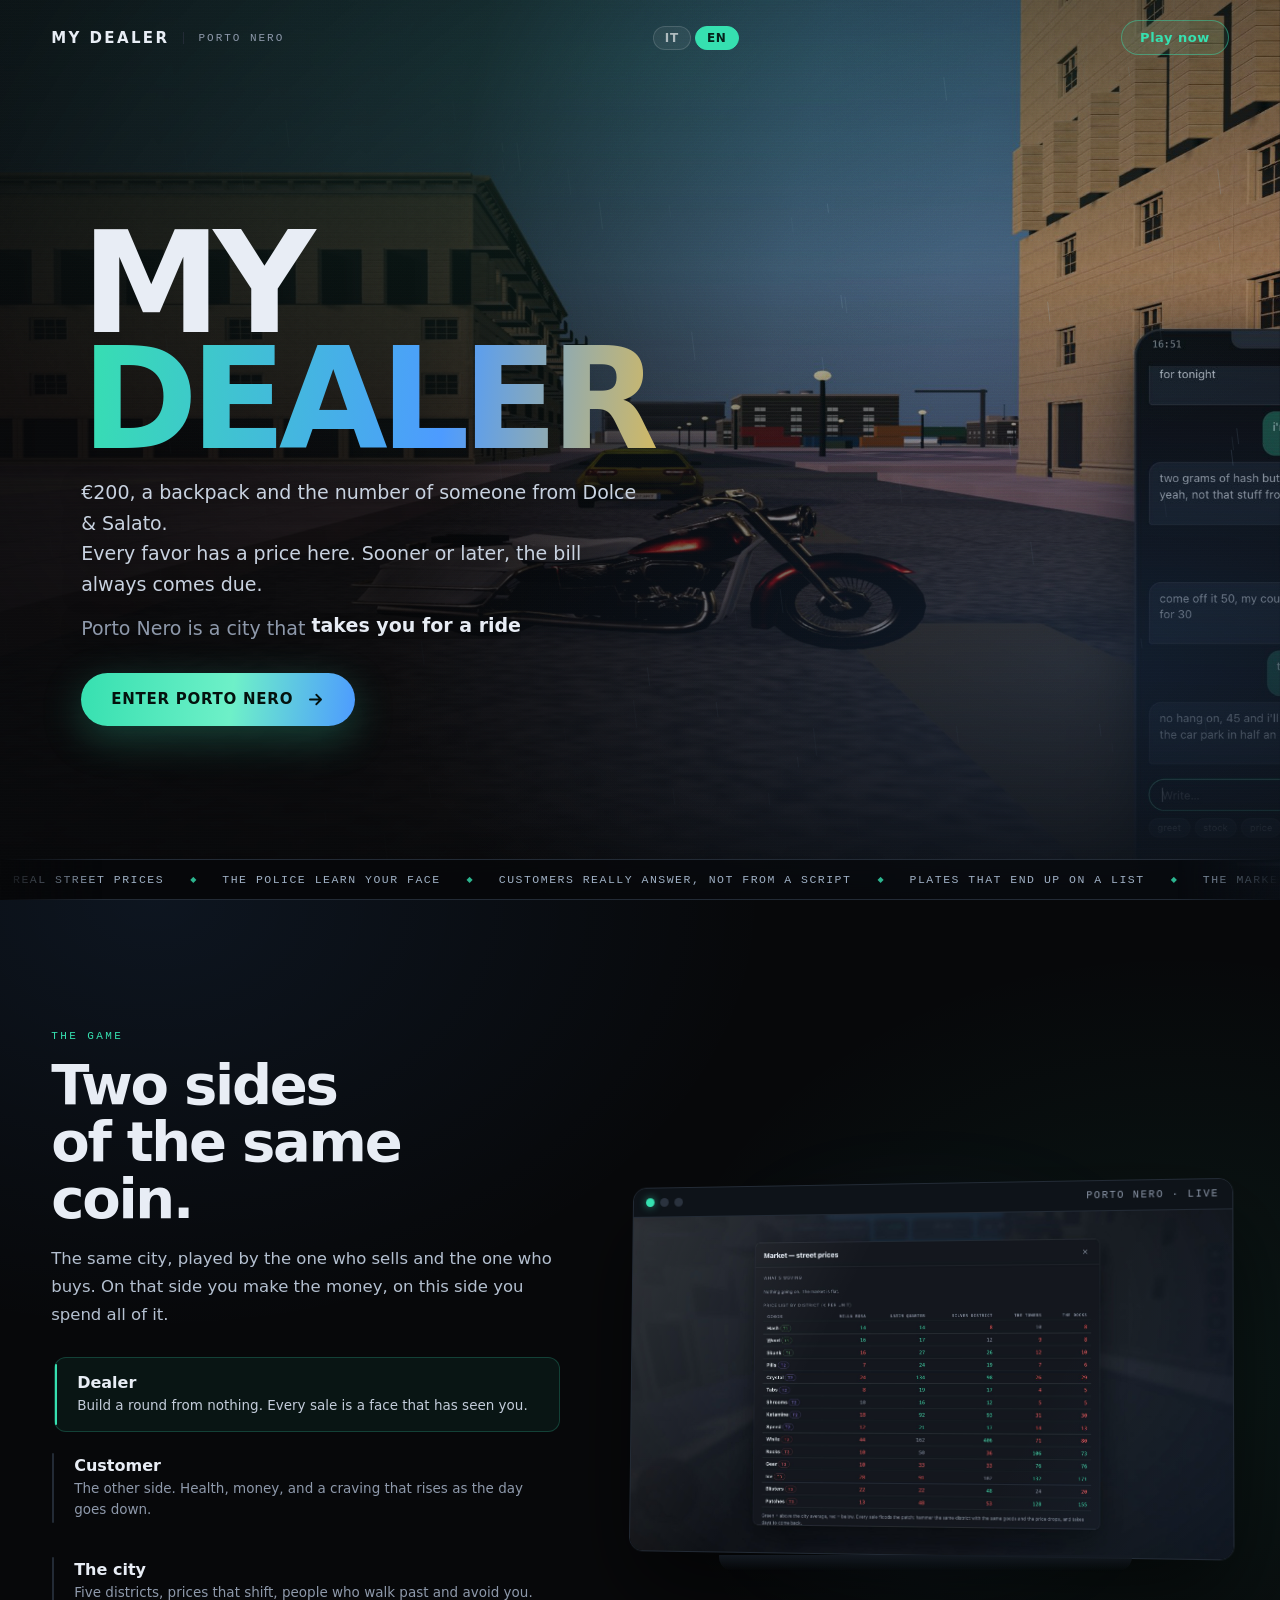
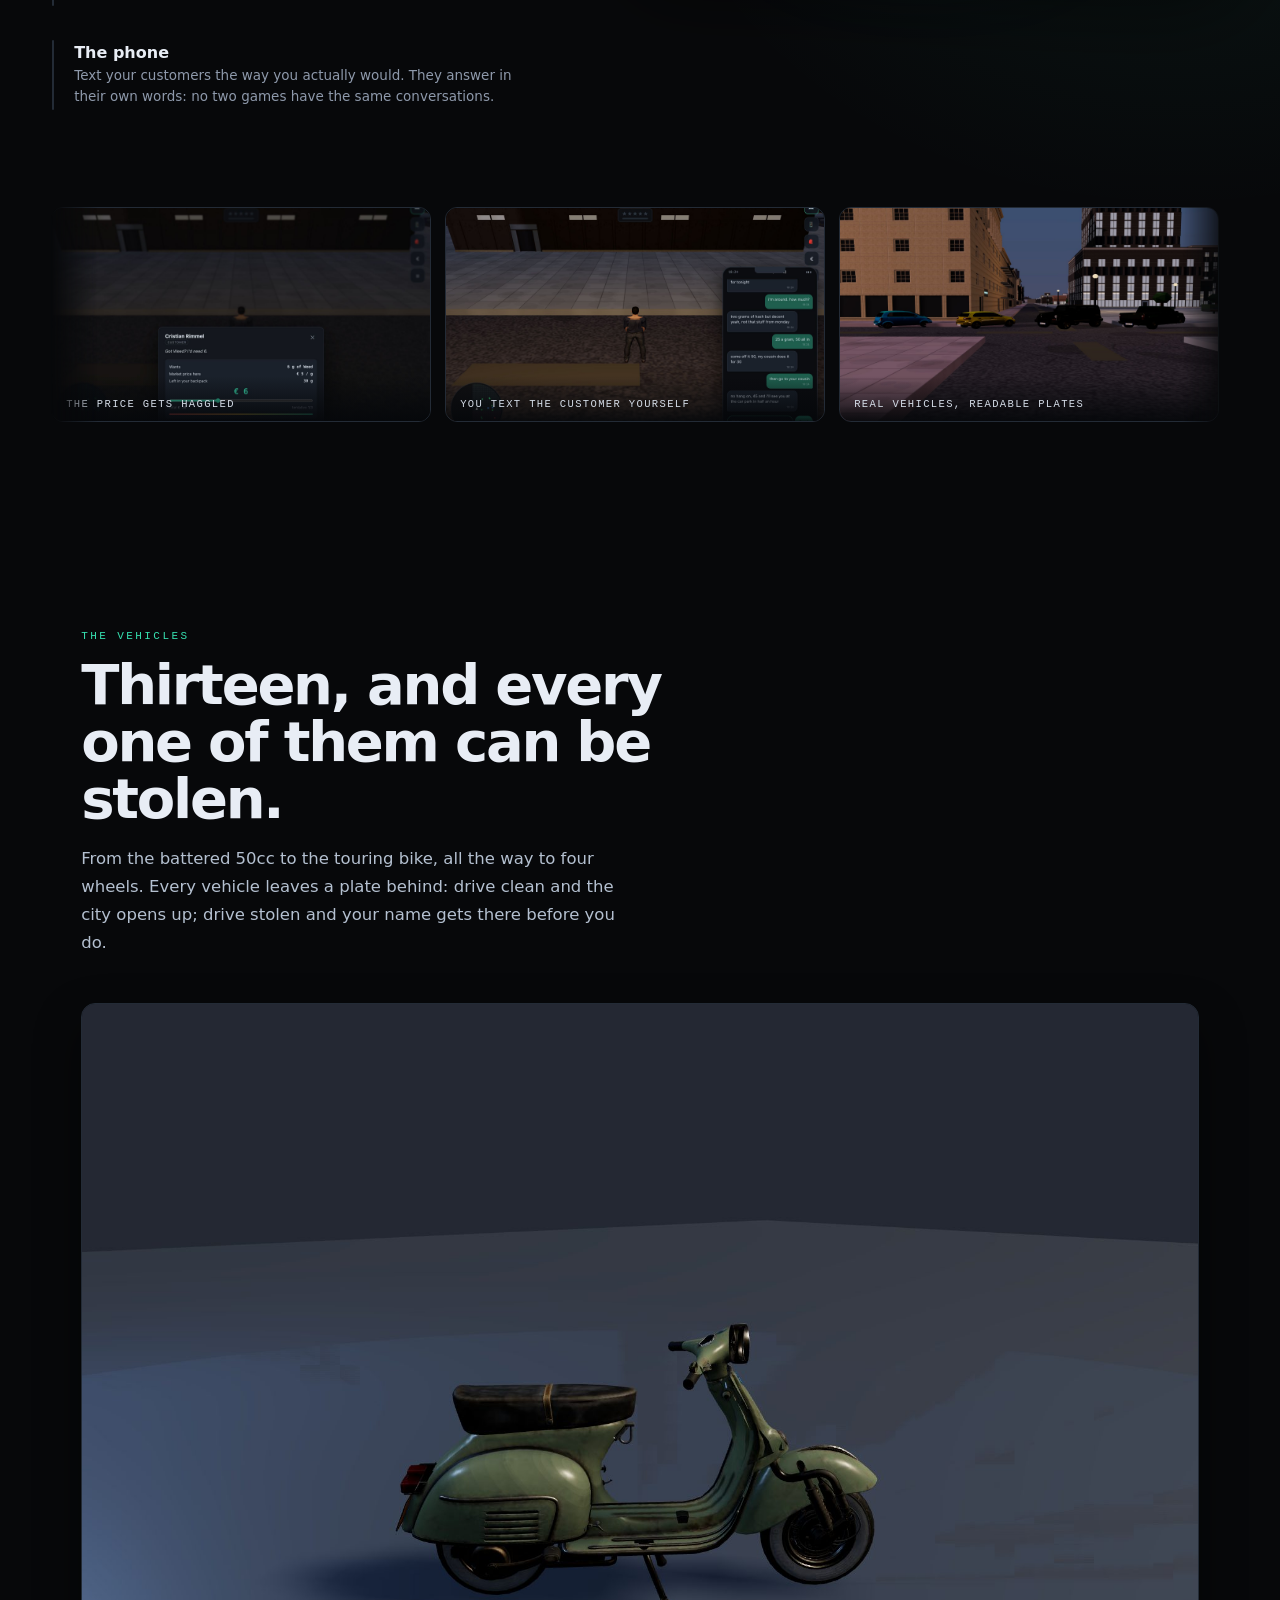
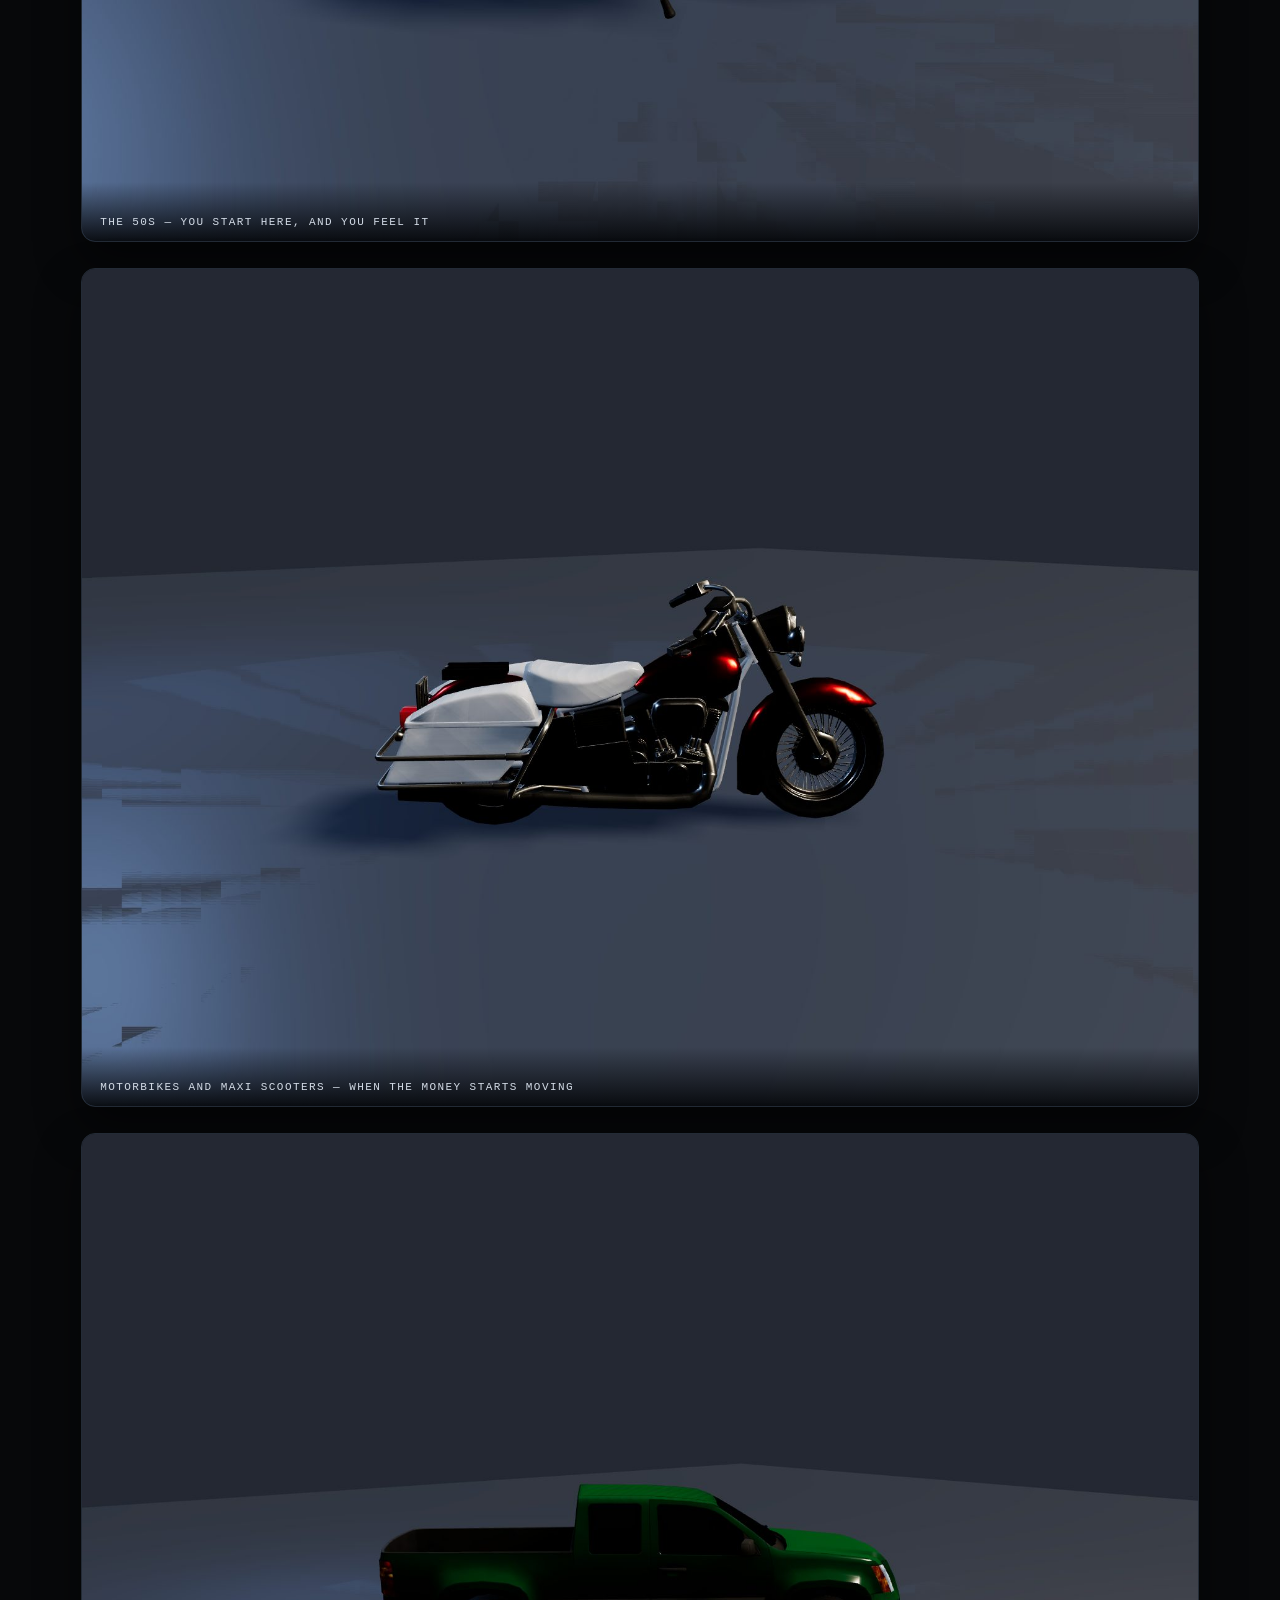
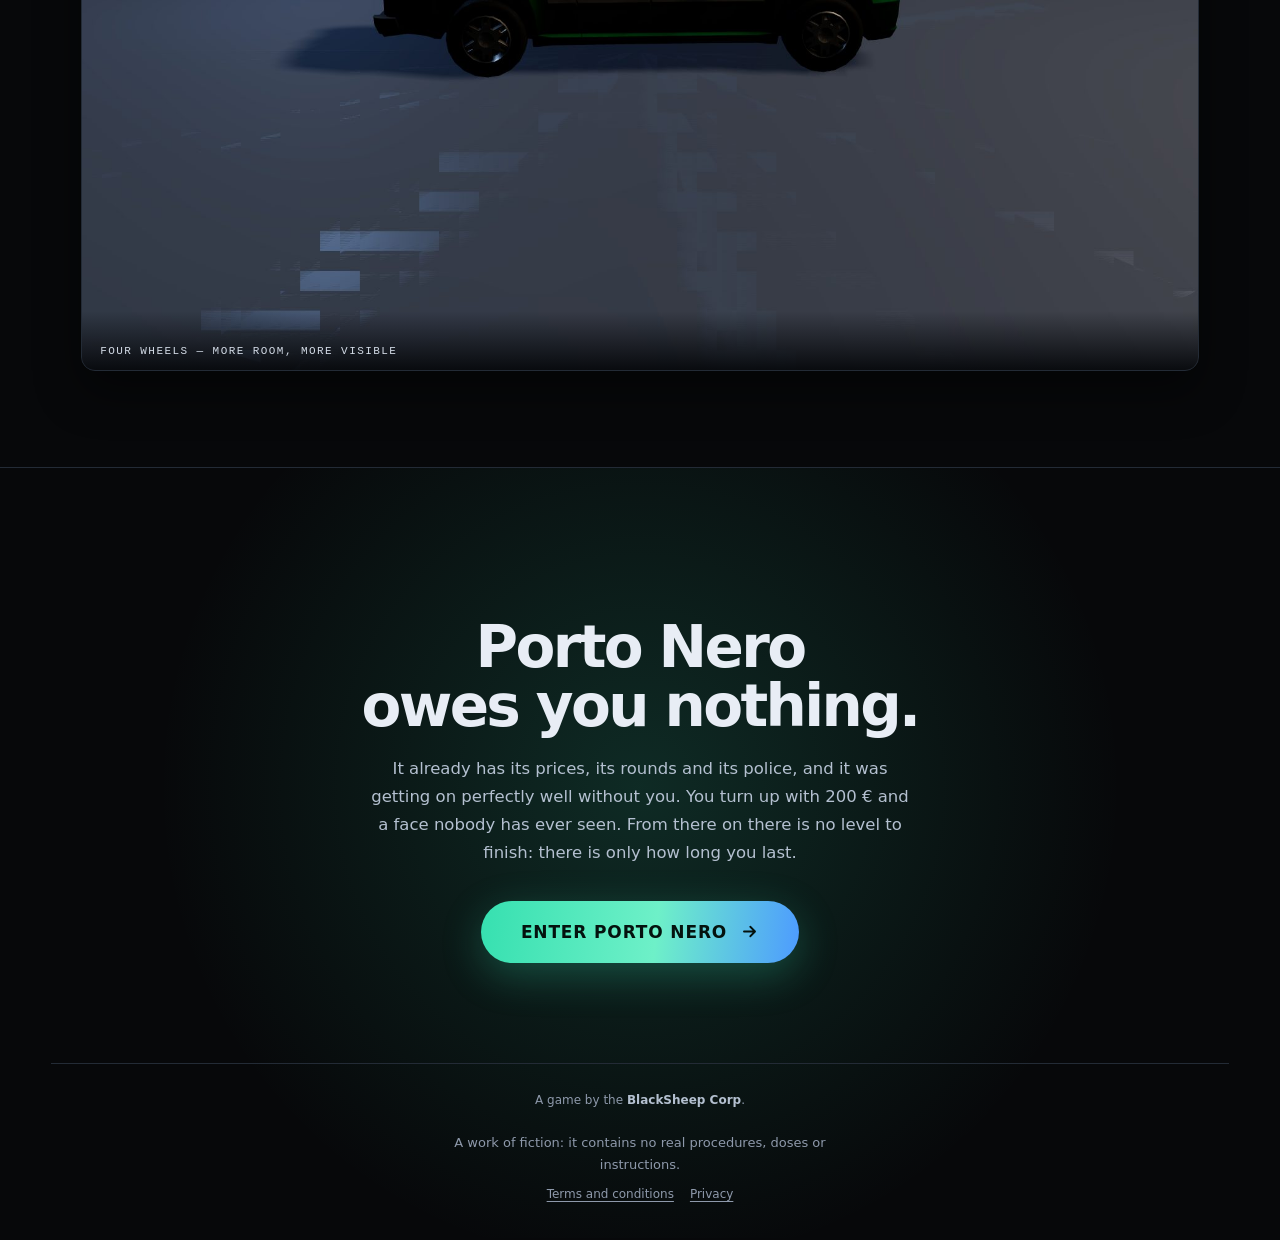
==== commit ac681dbe: "My Dealer — build 2026-08-18 17:49" ====
--- a/index.html
+++ b/index.html
@@ -15,7 +15,7 @@
 
 <link rel="icon" href="data:image/svg+xml,%3Csvg%20xmlns%3D%22http%3A%2F%2Fwww.w3.org%2F2000%2Fsvg%22%20viewBox%3D%220%200%2064%2064%22%3E%3Crect%20width%3D%2264%22%20height%3D%2264%22%20rx%3D%2214%22%20fill%3D%22%230b0d10%22%2F%3E%3Ctext%20x%3D%2232%22%20y%3D%2245%22%20font-family%3D%22Inter%2Csystem-ui%2Csans-serif%22%20font-size%3D%2238%22%20font-weight%3D%22900%22%20text-anchor%3D%22middle%22%20fill%3D%22%2336e0b0%22%3EM%3C%2Ftext%3E%3C%2Fsvg%3E" />
 <link rel="preload" as="image" href="./assets/landing/apertura.jpg" />
-<link rel="stylesheet" href="./landing.css?v=676bf97d3db0" />
+<link rel="stylesheet" href="./landing.css?v=a6de5dffd3f9" />
 </head>
 <body>
 <header class="ap" id="ap">
--- a/landing.css
+++ b/landing.css
@@ -1 +1 @@
-:root{--sfondo: #07080a;--carta: #10141a;--bordo: #232b36;--testo: #e8edf5;--fioco: #8e99ab;--neon: #36e0b0;--neon-2: #4d9bff;--oro: #f0c040;--mono: ui-monospace, "SF Mono", "JetBrains Mono", Menlo, monospace;--sans: "Inter", system-ui, -apple-system, "Segoe UI", Roboto, sans-serif;--lato: clamp(18px, 4vw, 54px);--largo: 1220px}*{box-sizing:border-box;margin:0;padding:0}html{scroll-behavior:smooth}body{background:var(--sfondo);color:var(--testo);font-family:var(--sans);-webkit-font-smoothing:antialiased;overflow-x:hidden}a{color:inherit;text-decoration:none}img{display:block;max-width:100%}button{font:inherit;color:inherit;background:none;border:none;cursor:pointer}:focus-visible{outline:2px solid var(--neon);outline-offset:3px;border-radius:6px}.ap{position:relative;min-height:100svh;display:flex;flex-direction:column;overflow:hidden;isolation:isolate}.ap-sfondo{position:absolute;inset:0;z-index:-1}.ap-foto{position:absolute;inset:0;background:url(./assets/landing/apertura.jpg) center center / cover no-repeat;transform-origin:100% 50%;animation:respiro 34s ease-in-out infinite alternate;will-change:transform}@keyframes respiro{0%{transform:scale(1)}to{transform:scale(1.07)}}.ap-pioggia{position:absolute;inset:0;width:100%;height:100%;opacity:.5}.ap-velo{position:absolute;inset:0;background:radial-gradient(120% 90% at 50% 6%,rgba(54,224,176,.12),transparent 58%),radial-gradient(90% 70% at 84% 74%,rgba(77,155,255,.14),transparent 60%),linear-gradient(100deg,rgba(7,8,10,.92) 0%,rgba(7,8,10,.72) 34%,rgba(7,8,10,.12) 58%,transparent 70%),linear-gradient(to bottom,rgba(7,8,10,.42) 0%,rgba(7,8,10,.1) 30%,rgba(7,8,10,.82) 90%,var(--sfondo) 100%)}.ap-grana{position:absolute;inset:-50%;background-image:url("data:image/svg+xml,%3Csvg xmlns='http://www.w3.org/2000/svg' width='180' height='180'%3E%3Cfilter id='n'%3E%3CfeTurbulence type='fractalNoise' baseFrequency='.82' numOctaves='3'/%3E%3C/filter%3E%3Crect width='180' height='180' filter='url(%23n)' opacity='.5'/%3E%3C/svg%3E");opacity:.16;mix-blend-mode:overlay;animation:sfarfallio .9s steps(3) infinite;pointer-events:none}@keyframes sfarfallio{0%{transform:translateZ(0)}33%{transform:translate3d(-2%,1.5%,0)}66%{transform:translate3d(1.5%,-2%,0)}to{transform:translateZ(0)}}.ap-scan{position:absolute;inset:0;background:repeating-linear-gradient(to bottom,rgba(255,255,255,.028) 0 1px,transparent 1px 3px);mix-blend-mode:overlay;opacity:.6}.barra{position:relative;z-index:2;display:flex;align-items:center;gap:14px;padding:20px var(--lato)}.marchio{font-weight:900;letter-spacing:.16em;font-size:15px}.barra-nota{font-family:var(--mono);font-size:11px;letter-spacing:.18em;text-transform:uppercase;color:var(--fioco);padding-left:14px;border-left:1px solid var(--bordo)}.barra-cta{margin-left:auto;font-size:13px;font-weight:700;letter-spacing:.04em;padding:9px 18px;border-radius:999px;border:1px solid rgba(54,224,176,.45);color:var(--neon);background:#36e0b012;transition:background .25s,transform .25s,box-shadow .25s}.barra-cta:hover{background:#36e0b029;transform:translateY(-1px);box-shadow:0 6px 22px #36e0b02e}.ap-corpo{position:relative;z-index:2;flex:1;width:100%;max-width:var(--largo);margin:0 auto;padding:2vh var(--lato) 0;display:flex;flex-direction:column;justify-content:center}.ap-testo{max-width:min(56%,640px)}.titolone{margin:0;font-size:clamp(56px,11vw,156px);font-weight:900;letter-spacing:-.055em;line-height:.82}.titolone .riga{display:block;overflow:hidden}.titolone .riga>span{display:block;transform:translateY(105%);animation:sali .95s cubic-bezier(.16,1,.3,1) forwards}.titolone .riga:nth-child(2)>span{animation-delay:.11s;background:linear-gradient(96deg,var(--neon) 0%,var(--neon-2) 58%,var(--oro) 100%);-webkit-background-clip:text;background-clip:text;-webkit-text-fill-color:transparent;color:transparent}@keyframes sali{to{transform:translateY(0)}}.sottotitolo{margin-top:20px;max-width:46ch;font-size:clamp(15px,1.6vw,19px);line-height:1.6;color:#c8d2e0;text-shadow:0 2px 20px rgba(0,0,0,.8);opacity:0;animation:comparsa .8s ease .55s forwards}@keyframes comparsa{to{opacity:1}}.girevole{margin-top:14px;font-size:clamp(15px,1.6vw,19px);color:var(--fioco);text-shadow:0 2px 20px rgba(0,0,0,.8);opacity:0;animation:comparsa .8s ease .75s forwards}.parole{position:relative;display:inline-block;height:1.35em;overflow:hidden;vertical-align:bottom}.rullo{display:block}.parole b{display:block;height:1.35em;line-height:1.35em;font-weight:800;color:var(--testo);white-space:nowrap}.parole b:nth-child(4){color:var(--oro)}.azioni{margin-top:34px;display:flex;flex-wrap:wrap;align-items:center;gap:16px;opacity:0;animation:comparsa .8s ease .95s forwards}.btn-grosso{position:relative;overflow:hidden;display:inline-flex;align-items:center;gap:13px;padding:17px 30px;border-radius:999px;font-weight:800;font-size:15px;letter-spacing:.05em;color:#04120e;background:linear-gradient(96deg,var(--neon),#6ef0c8 55%,var(--neon-2));box-shadow:0 12px 40px #36e0b042;transition:transform .25s,box-shadow .25s}.btn-grosso:hover{transform:translateY(-2px);box-shadow:0 18px 52px #36e0b061}.btn-grosso svg{width:19px;height:19px;fill:none;stroke:currentColor;stroke-width:2.3;stroke-linecap:round;stroke-linejoin:round;transition:transform .25s}.btn-grosso:hover svg{transform:translate(4px)}.btn-grosso:after{content:"";position:absolute;top:0;bottom:0;width:45%;background:linear-gradient(100deg,transparent,rgba(255,255,255,.55),transparent);transform:translate(-160%) skew(-18deg);animation:lampo 4.6s ease-in-out infinite}@keyframes lampo{0%,62%{transform:translate(-160%) skew(-18deg)}84%,to{transform:translate(330%) skew(-18deg)}}.btn-grosso.grande{padding:21px 40px;font-size:17px}.nastro{position:relative;z-index:2;margin-top:auto;border-top:1px solid var(--bordo);border-bottom:1px solid var(--bordo);background:#07080ab3;backdrop-filter:blur(10px);overflow:hidden;-webkit-mask-image:linear-gradient(90deg,transparent,#000 8%,#000 92%,transparent);mask-image:linear-gradient(90deg,transparent,#000 8%,#000 92%,transparent)}.nastro-piste{display:flex;width:max-content;animation:scorri 34s linear infinite}.pista{display:flex;align-items:center;gap:26px;padding:13px}.pista span{font-family:var(--mono);font-size:11.5px;letter-spacing:.13em;text-transform:uppercase;color:#9fb0c4;white-space:nowrap}.pista i{color:var(--neon);font-style:normal;font-size:8px;opacity:.8}@keyframes scorri{to{transform:translate(-50%)}}.dentro{position:relative;padding:clamp(64px,11vw,130px) var(--lato) clamp(40px,6vw,70px);background:radial-gradient(80% 60% at 12% 0%,rgba(77,155,255,.09),transparent 60%),radial-gradient(70% 60% at 92% 40%,rgba(54,224,176,.07),transparent 60%),var(--sfondo)}.dentro-griglia{max-width:var(--largo);margin:0 auto;display:grid;grid-template-columns:minmax(0,1fr) minmax(0,1.2fr);gap:clamp(28px,5vw,70px);align-items:center}.etichetta{font-family:var(--mono);font-size:11px;letter-spacing:.22em;text-transform:uppercase;color:var(--neon);margin-bottom:14px}.titolo2{font-size:clamp(32px,4.6vw,56px);font-weight:900;letter-spacing:-.04em;line-height:1.02}.paragrafo{margin-top:18px;max-width:52ch;font-size:clamp(14.5px,1.5vw,16.5px);line-height:1.7;color:#b4c0d0}.paragrafo.centro{margin-left:auto;margin-right:auto;text-align:center}.carte{margin-top:28px;display:flex;flex-direction:column;gap:8px}.carta{position:relative;text-align:left;padding:15px 18px 15px 22px;border-radius:12px;border:1px solid transparent;transition:background .3s,border-color .3s,transform .3s}.carta:before{content:"";position:absolute;left:0;top:12px;bottom:12px;width:2px;border-radius:2px;background:var(--bordo);transition:background .3s,top .3s,bottom .3s}.carta b{display:block;font-size:16px;font-weight:800;margin-bottom:3px}.carta span{display:block;font-size:13.5px;line-height:1.55;color:var(--fioco)}.carta:hover{background:#ffffff08}.carta.attiva{background:#36e0b00f;border-color:#36e0b038;transform:translate(3px)}.carta.attiva:before{background:var(--neon);top:6px;bottom:6px}.carta.attiva span{color:#c3ccda}.schermo-finto{position:relative;perspective:1400px}.schermo-alone{position:absolute;inset:6% 2% 2%;background:radial-gradient(circle at 50% 50%,rgba(77,155,255,.2),transparent 65%);filter:blur(46px);pointer-events:none}.schermo-cornice{position:relative;border-radius:14px;overflow:hidden;border:1px solid var(--bordo);background:#0c1015;box-shadow:0 40px 90px #0009,0 0 0 1px #ffffff08 inset;transform:rotateY(-7deg) rotateX(2deg);transition:transform .6s cubic-bezier(.16,1,.3,1)}.schermo-finto:hover .schermo-cornice{transform:rotateY(0) rotateX(0)}.schermo-barra{display:flex;align-items:center;gap:6px;padding:9px 13px;border-bottom:1px solid var(--bordo);background:#0e1319}.schermo-barra i{width:9px;height:9px;border-radius:50%;background:#2a323e}.schermo-barra i:first-child{background:var(--neon);box-shadow:0 0 8px #36e0b099}.schermo-barra em{margin-left:auto;font-family:var(--mono);font-style:normal;font-size:10px;letter-spacing:.16em;text-transform:uppercase;color:var(--fioco)}.schermo-vetro{position:relative;aspect-ratio:16 / 9;background:#05070a}.lastra{position:absolute;inset:0;width:100%;height:100%;object-fit:cover;opacity:0;transform:scale(1.04);transition:opacity .7s ease,transform 7s ease}.lastra.visibile{opacity:1;transform:scale(1)}.schermo-riflesso{position:absolute;inset:0;pointer-events:none;background:linear-gradient(118deg,rgba(255,255,255,.13) 0%,transparent 34%,transparent 66%,rgba(77,155,255,.07) 100%)}.schermo-base{position:relative;height:16px;margin:0 16%;border-radius:0 0 14px 14px;background:linear-gradient(to bottom,#141a22,transparent)}.rullino{max-width:var(--largo);margin:clamp(44px,7vw,84px) auto 0;display:flex;gap:14px;overflow-x:auto;padding-bottom:10px;scroll-snap-type:x mandatory;scrollbar-width:none;cursor:grab;-webkit-mask-image:linear-gradient(90deg,transparent,#000 4%,#000 96%,transparent);mask-image:linear-gradient(90deg,transparent,#000 4%,#000 96%,transparent)}.rullino::-webkit-scrollbar{display:none}.rullino.trascino{cursor:grabbing;scroll-behavior:auto}.rullino figure{position:relative;flex:0 0 clamp(240px,32vw,380px);border-radius:12px;overflow:hidden;border:1px solid var(--bordo);scroll-snap-align:center;transition:border-color .3s,transform .3s,box-shadow .3s}.rullino figure:hover{border-color:#36e0b059;transform:translateY(-4px);box-shadow:0 18px 40px #00000080}.rullino img{aspect-ratio:16 / 9;object-fit:cover;width:100%;pointer-events:none}.rullino figcaption{position:absolute;left:0;right:0;bottom:0;padding:22px 14px 11px;font-family:var(--mono);font-size:10.5px;letter-spacing:.13em;text-transform:uppercase;color:#d3dbe6;background:linear-gradient(to top,rgba(5,7,10,.92),transparent)}.mezzi{max-width:var(--largo);margin:0 auto;padding:clamp(70px,10vw,130px) var(--lato) clamp(40px,6vw,70px)}.mezzi-testa{max-width:62ch;margin-bottom:clamp(28px,4vw,46px)}.mezzi-fila{position:relative;margin-bottom:clamp(16px,2.4vw,26px);border:1px solid var(--bordo);border-radius:14px;overflow:hidden;background:var(--carta);box-shadow:0 20px 46px #00000073}.mezzi-fila img{width:100%;aspect-ratio:16 / 9;object-fit:cover;display:block}.mezzi-fila figcaption{position:absolute;left:0;right:0;bottom:0;padding:34px 18px 13px;font-family:var(--mono);font-size:11px;letter-spacing:.13em;text-transform:uppercase;color:#d3dbe6;background:linear-gradient(to top,rgba(5,7,10,.92),transparent)}.chiusura{position:relative;overflow:hidden;padding:clamp(72px,12vw,150px) var(--lato) 0;text-align:center;border-top:1px solid var(--bordo)}.chiusura-luce{position:absolute;left:50%;top:-30%;width:min(1100px,130vw);aspect-ratio:1;transform:translate(-50%);background:radial-gradient(circle,rgba(54,224,176,.16),transparent 62%);animation:pulsazione 9s ease-in-out infinite alternate;pointer-events:none}@keyframes pulsazione{0%{opacity:.55}to{opacity:1}}.chiusura-corpo{position:relative;max-width:760px;margin:0 auto}.titolo3{font-size:clamp(30px,5vw,58px);font-weight:900;letter-spacing:-.045em;line-height:1.02}.chiusura .btn-grosso{margin-top:34px}.minuta{margin-top:22px;font-size:13px;line-height:1.65;color:var(--fioco);max-width:48ch;margin-left:auto;margin-right:auto}.pieDiPagina{position:relative;margin-top:clamp(56px,9vw,100px);padding:26px 0 34px;border-top:1px solid var(--bordo);font-size:12px;line-height:1.7;color:var(--fioco)}.pieDiPagina b{color:#b4c0d0}.legali{display:flex;justify-content:center;gap:16px;margin-top:9px;font-size:12px}.legali a{color:var(--fioco);text-decoration:underline;text-underline-offset:3px}.legali a:hover{color:var(--neon)}.crediti{margin-top:6px;font-size:11px;opacity:.8}.svela{opacity:0;transform:translateY(26px);transition:opacity .8s ease,transform .8s cubic-bezier(.16,1,.3,1)}.svela.dentro-vista{opacity:1;transform:none}@media(max-width:900px){.ap-foto{background-position:center center}.ap-testo{max-width:none}.dentro-griglia{grid-template-columns:1fr}.schermo-cornice{transform:none}.solo-largo{display:none}}@media(max-width:560px){.barra-nota{display:none}.titolone{letter-spacing:-.045em}.azioni{gap:12px;margin-top:26px}.btn-grosso{padding:15px 24px;font-size:14px}.btn-grosso.grande{padding:17px 28px;font-size:15px}.sottotitolo{margin-top:16px}.ap-corpo{align-items:center}.ap-grana{opacity:.1}}@media(prefers-reduced-motion:reduce){html{scroll-behavior:auto}.nastro-piste,.chiusura-luce,.btn-grosso:after,.ap-foto,.ap-grana{animation:none}.titolone .riga>span{transform:none;animation:none}.sottotitolo,.girevole,.azioni{opacity:1;animation:none}.svela{opacity:1;transform:none}.ap-pioggia{display:none}}.lingue-barra{display:flex;gap:4px;margin-left:auto;margin-right:14px}.lingua-barra{background:#ffffff0f;color:#ffffff9e;border:1px solid rgba(255,255,255,.14);border-radius:999px;padding:4px 11px;font-size:12px;font-weight:700;letter-spacing:.06em;cursor:pointer;transition:background .15s,color .15s,border-color .15s}.lingua-barra:hover{color:#fff;border-color:#ffffff4d}.lingua-barra.attiva{background:#36e0b0;border-color:#36e0b0;color:#06231b}html.in-inglese .ap-foto{background-image:url(./assets/landing/en/apertura.jpg)}@media(max-width:620px){.lingue-barra{margin-right:8px}.lingua-barra{padding:3px 8px;font-size:11px}}
+:root{--sfondo: #07080a;--carta: #10141a;--bordo: #232b36;--testo: #e8edf5;--fioco: #8e99ab;--neon: #36e0b0;--neon-2: #4d9bff;--oro: #f0c040;--mono: ui-monospace, "SF Mono", "JetBrains Mono", Menlo, monospace;--sans: "Inter", system-ui, -apple-system, "Segoe UI", Roboto, sans-serif;--lato: clamp(18px, 4vw, 54px);--largo: 1220px}*{box-sizing:border-box;margin:0;padding:0}html{scroll-behavior:smooth}body{background:var(--sfondo);color:var(--testo);font-family:var(--sans);-webkit-font-smoothing:antialiased;overflow-x:hidden}a{color:inherit;text-decoration:none}img{display:block;max-width:100%}button{font:inherit;color:inherit;background:none;border:none;cursor:pointer}:focus-visible{outline:2px solid var(--neon);outline-offset:3px;border-radius:6px}.ap{position:relative;min-height:100svh;display:flex;flex-direction:column;overflow:hidden;isolation:isolate}.ap-sfondo{position:absolute;inset:0;z-index:-1}.ap-foto{position:absolute;inset:0;background:url(./assets/landing/apertura.jpg) center center / cover no-repeat;transform-origin:100% 50%;animation:respiro 34s ease-in-out infinite alternate;will-change:transform}@keyframes respiro{0%{transform:scale(1)}to{transform:scale(1.07)}}.ap-pioggia{position:absolute;inset:0;width:100%;height:100%;opacity:.5}.ap-velo{position:absolute;inset:0;background:radial-gradient(120% 90% at 50% 6%,rgba(54,224,176,.12),transparent 58%),radial-gradient(90% 70% at 84% 74%,rgba(77,155,255,.14),transparent 60%),linear-gradient(100deg,rgba(7,8,10,.92) 0%,rgba(7,8,10,.72) 34%,rgba(7,8,10,.12) 58%,transparent 70%),linear-gradient(to bottom,rgba(7,8,10,.42) 0%,rgba(7,8,10,.1) 30%,rgba(7,8,10,.82) 90%,var(--sfondo) 100%)}.ap-grana{position:absolute;inset:-50%;background-image:url("data:image/svg+xml,%3Csvg xmlns='http://www.w3.org/2000/svg' width='180' height='180'%3E%3Cfilter id='n'%3E%3CfeTurbulence type='fractalNoise' baseFrequency='.82' numOctaves='3'/%3E%3C/filter%3E%3Crect width='180' height='180' filter='url(%23n)' opacity='.5'/%3E%3C/svg%3E");opacity:.16;mix-blend-mode:overlay;animation:sfarfallio .9s steps(3) infinite;pointer-events:none}@keyframes sfarfallio{0%{transform:translateZ(0)}33%{transform:translate3d(-2%,1.5%,0)}66%{transform:translate3d(1.5%,-2%,0)}to{transform:translateZ(0)}}.ap-scan{position:absolute;inset:0;background:repeating-linear-gradient(to bottom,rgba(255,255,255,.028) 0 1px,transparent 1px 3px);mix-blend-mode:overlay;opacity:.6}.barra{position:relative;z-index:2;display:flex;align-items:center;gap:14px;padding:20px var(--lato)}.marchio{font-weight:900;letter-spacing:.16em;font-size:15px}.barra-nota{font-family:var(--mono);font-size:11px;letter-spacing:.18em;text-transform:uppercase;color:var(--fioco);padding-left:14px;border-left:1px solid var(--bordo)}.barra-cta{margin-left:auto;font-size:13px;font-weight:700;letter-spacing:.04em;padding:9px 18px;border-radius:999px;border:1px solid rgba(54,224,176,.45);color:var(--neon);background:#36e0b012;transition:background .25s,transform .25s,box-shadow .25s}.barra-cta:hover{background:#36e0b029;transform:translateY(-1px);box-shadow:0 6px 22px #36e0b02e}.ap-corpo{position:relative;z-index:2;flex:1;width:100%;max-width:var(--largo);margin:0 auto;padding:2vh var(--lato) 0;display:flex;flex-direction:column;justify-content:center}.ap-testo{max-width:min(56%,640px)}.titolone{margin:0;font-size:clamp(56px,11vw,156px);font-weight:900;letter-spacing:-.055em;line-height:.82}.titolone .riga{display:block;overflow:hidden}.titolone .riga>span{display:block;transform:translateY(105%);animation:sali .95s cubic-bezier(.16,1,.3,1) forwards}.titolone .riga:nth-child(2)>span{animation-delay:.11s;background:linear-gradient(96deg,var(--neon) 0%,var(--neon-2) 58%,var(--oro) 100%);-webkit-background-clip:text;background-clip:text;-webkit-text-fill-color:transparent;color:transparent}@keyframes sali{to{transform:translateY(0)}}.sottotitolo{margin-top:20px;max-width:46ch;font-size:clamp(15px,1.6vw,19px);line-height:1.6;color:#c8d2e0;text-shadow:0 2px 20px rgba(0,0,0,.8);opacity:0;animation:comparsa .8s ease .55s forwards}@keyframes comparsa{to{opacity:1}}.girevole{margin-top:14px;font-size:clamp(15px,1.6vw,19px);color:var(--fioco);text-shadow:0 2px 20px rgba(0,0,0,.8);opacity:0;animation:comparsa .8s ease .75s forwards}.parole{position:relative;display:inline-block;height:1.35em;overflow:hidden;vertical-align:bottom}.rullo{display:block}.parole b{display:block;height:1.35em;line-height:1.35em;font-weight:800;color:var(--testo);white-space:nowrap}.parole b:nth-child(4){color:var(--oro)}.azioni{margin-top:34px;display:flex;flex-wrap:wrap;align-items:center;gap:16px;opacity:0;animation:comparsa .8s ease .95s forwards}.btn-grosso{position:relative;overflow:hidden;display:inline-flex;align-items:center;gap:13px;padding:17px 30px;border-radius:999px;font-weight:800;font-size:15px;letter-spacing:.05em;color:#04120e;background:linear-gradient(96deg,var(--neon),#6ef0c8 55%,var(--neon-2));box-shadow:0 12px 40px #36e0b042;transition:transform .25s,box-shadow .25s}.btn-grosso:hover{transform:translateY(-2px);box-shadow:0 18px 52px #36e0b061}.btn-grosso svg{width:19px;height:19px;fill:none;stroke:currentColor;stroke-width:2.3;stroke-linecap:round;stroke-linejoin:round;transition:transform .25s}.btn-grosso:hover svg{transform:translate(4px)}.btn-grosso:after{content:"";position:absolute;top:0;bottom:0;width:45%;background:linear-gradient(100deg,transparent,rgba(255,255,255,.55),transparent);transform:translate(-160%) skew(-18deg);animation:lampo 4.6s ease-in-out infinite}@keyframes lampo{0%,62%{transform:translate(-160%) skew(-18deg)}84%,to{transform:translate(330%) skew(-18deg)}}.btn-grosso.grande{padding:21px 40px;font-size:17px}.nastro{position:relative;z-index:2;margin-top:auto;border-top:1px solid var(--bordo);border-bottom:1px solid var(--bordo);background:#07080ab3;backdrop-filter:blur(10px);overflow:hidden;-webkit-mask-image:linear-gradient(90deg,transparent,#000 8%,#000 92%,transparent);mask-image:linear-gradient(90deg,transparent,#000 8%,#000 92%,transparent)}.nastro-piste{display:flex;width:max-content;animation:scorri 34s linear infinite}.pista{display:flex;align-items:center;gap:26px;padding:13px}.pista span{font-family:var(--mono);font-size:11.5px;letter-spacing:.13em;text-transform:uppercase;color:#9fb0c4;white-space:nowrap}.pista i{color:var(--neon);font-style:normal;font-size:8px;opacity:.8}@keyframes scorri{to{transform:translate(-50%)}}.dentro{position:relative;padding:clamp(64px,11vw,130px) var(--lato) clamp(40px,6vw,70px);background:radial-gradient(80% 60% at 12% 0%,rgba(77,155,255,.09),transparent 60%),radial-gradient(70% 60% at 92% 40%,rgba(54,224,176,.07),transparent 60%),var(--sfondo)}.dentro-griglia{max-width:var(--largo);margin:0 auto;display:grid;grid-template-columns:minmax(0,1fr) minmax(0,1.2fr);gap:clamp(28px,5vw,70px);align-items:center}.etichetta{font-family:var(--mono);font-size:11px;letter-spacing:.22em;text-transform:uppercase;color:var(--neon);margin-bottom:14px}.titolo2{font-size:clamp(32px,4.6vw,56px);font-weight:900;letter-spacing:-.04em;line-height:1.02}.paragrafo{margin-top:18px;max-width:52ch;font-size:clamp(14.5px,1.5vw,16.5px);line-height:1.7;color:#b4c0d0}.paragrafo.centro{margin-left:auto;margin-right:auto;text-align:center}.carte{margin-top:28px;display:flex;flex-direction:column;gap:8px}.carta{position:relative;text-align:left;padding:15px 18px 15px 22px;border-radius:12px;border:1px solid transparent;transition:background .3s,border-color .3s,transform .3s}.carta:before{content:"";position:absolute;left:0;top:12px;bottom:12px;width:2px;border-radius:2px;background:var(--bordo);transition:background .3s,top .3s,bottom .3s}.carta b{display:block;font-size:16px;font-weight:800;margin-bottom:3px}.carta span{display:block;font-size:13.5px;line-height:1.55;color:var(--fioco)}.carta:hover{background:#ffffff08}.carta.attiva{background:#36e0b00f;border-color:#36e0b038;transform:translate(3px)}.carta.attiva:before{background:var(--neon);top:6px;bottom:6px}.carta.attiva span{color:#c3ccda}.schermo-finto{position:relative;perspective:1400px}.schermo-alone{position:absolute;inset:6% 2% 2%;background:radial-gradient(circle at 50% 50%,rgba(77,155,255,.2),transparent 65%);filter:blur(46px);pointer-events:none}.schermo-cornice{position:relative;border-radius:14px;overflow:hidden;border:1px solid var(--bordo);background:#0c1015;box-shadow:0 40px 90px #0009,0 0 0 1px #ffffff08 inset;transform:rotateY(-7deg) rotateX(2deg);transition:transform .6s cubic-bezier(.16,1,.3,1)}.schermo-finto:hover .schermo-cornice{transform:rotateY(0) rotateX(0)}.schermo-barra{display:flex;align-items:center;gap:6px;padding:9px 13px;border-bottom:1px solid var(--bordo);background:#0e1319}.schermo-barra i{width:9px;height:9px;border-radius:50%;background:#2a323e}.schermo-barra i:first-child{background:var(--neon);box-shadow:0 0 8px #36e0b099}.schermo-barra em{margin-left:auto;font-family:var(--mono);font-style:normal;font-size:10px;letter-spacing:.16em;text-transform:uppercase;color:var(--fioco)}.schermo-vetro{position:relative;aspect-ratio:16 / 9;background:#05070a}.lastra{position:absolute;inset:0;width:100%;height:100%;object-fit:cover;opacity:0;transform:scale(1.04);transition:opacity .7s ease,transform 7s ease}.lastra.visibile{opacity:1;transform:scale(1)}.schermo-riflesso{position:absolute;inset:0;pointer-events:none;background:linear-gradient(118deg,rgba(255,255,255,.13) 0%,transparent 34%,transparent 66%,rgba(77,155,255,.07) 100%)}.schermo-base{position:relative;height:16px;margin:0 16%;border-radius:0 0 14px 14px;background:linear-gradient(to bottom,#141a22,transparent)}.rullino{max-width:var(--largo);margin:clamp(44px,7vw,84px) auto 0;display:flex;gap:14px;overflow-x:auto;padding-bottom:10px;scroll-snap-type:x mandatory;scrollbar-width:none;cursor:grab;-webkit-mask-image:linear-gradient(90deg,transparent,#000 4%,#000 96%,transparent);mask-image:linear-gradient(90deg,transparent,#000 4%,#000 96%,transparent)}.rullino::-webkit-scrollbar{display:none}.rullino.trascino{cursor:grabbing;scroll-behavior:auto}.rullino figure{position:relative;flex:0 0 clamp(240px,32vw,380px);border-radius:12px;overflow:hidden;border:1px solid var(--bordo);scroll-snap-align:center;transition:border-color .3s,transform .3s,box-shadow .3s}.rullino figure:hover{border-color:#36e0b059;transform:translateY(-4px);box-shadow:0 18px 40px #00000080}.rullino img{aspect-ratio:16 / 9;object-fit:cover;width:100%;pointer-events:none}.rullino figcaption{position:absolute;left:0;right:0;bottom:0;padding:22px 14px 11px;font-family:var(--mono);font-size:10.5px;letter-spacing:.13em;text-transform:uppercase;color:#d3dbe6;background:linear-gradient(to top,rgba(5,7,10,.92),transparent)}.mezzi{max-width:var(--largo);margin:0 auto;padding:clamp(70px,10vw,130px) var(--lato) clamp(40px,6vw,70px)}.mezzi-testa{max-width:62ch;margin-bottom:clamp(28px,4vw,46px)}.mezzi-fila{position:relative;margin-bottom:clamp(16px,2.4vw,26px);border:1px solid var(--bordo);border-radius:14px;overflow:hidden;background:var(--carta);box-shadow:0 20px 46px #00000073}.mezzi-fila img{width:100%;aspect-ratio:4 / 3;object-fit:cover;display:block}.mezzi-fila figcaption{position:absolute;left:0;right:0;bottom:0;padding:34px 18px 13px;font-family:var(--mono);font-size:11px;letter-spacing:.13em;text-transform:uppercase;color:#d3dbe6;background:linear-gradient(to top,rgba(5,7,10,.92),transparent)}.chiusura{position:relative;overflow:hidden;padding:clamp(72px,12vw,150px) var(--lato) 0;text-align:center;border-top:1px solid var(--bordo)}.chiusura-luce{position:absolute;left:50%;top:-30%;width:min(1100px,130vw);aspect-ratio:1;transform:translate(-50%);background:radial-gradient(circle,rgba(54,224,176,.16),transparent 62%);animation:pulsazione 9s ease-in-out infinite alternate;pointer-events:none}@keyframes pulsazione{0%{opacity:.55}to{opacity:1}}.chiusura-corpo{position:relative;max-width:760px;margin:0 auto}.titolo3{font-size:clamp(30px,5vw,58px);font-weight:900;letter-spacing:-.045em;line-height:1.02}.chiusura .btn-grosso{margin-top:34px}.minuta{margin-top:22px;font-size:13px;line-height:1.65;color:var(--fioco);max-width:48ch;margin-left:auto;margin-right:auto}.pieDiPagina{position:relative;margin-top:clamp(56px,9vw,100px);padding:26px 0 34px;border-top:1px solid var(--bordo);font-size:12px;line-height:1.7;color:var(--fioco)}.pieDiPagina b{color:#b4c0d0}.legali{display:flex;justify-content:center;gap:16px;margin-top:9px;font-size:12px}.legali a{color:var(--fioco);text-decoration:underline;text-underline-offset:3px}.legali a:hover{color:var(--neon)}.crediti{margin-top:6px;font-size:11px;opacity:.8}.svela{opacity:0;transform:translateY(26px);transition:opacity .8s ease,transform .8s cubic-bezier(.16,1,.3,1)}.svela.dentro-vista{opacity:1;transform:none}@media(max-width:900px){.ap-foto{background-position:center center}.ap-testo{max-width:none}.dentro-griglia{grid-template-columns:1fr}.schermo-cornice{transform:none}.solo-largo{display:none}}@media(max-width:560px){.barra-nota{display:none}.titolone{letter-spacing:-.045em}.azioni{gap:12px;margin-top:26px}.btn-grosso{padding:15px 24px;font-size:14px}.btn-grosso.grande{padding:17px 28px;font-size:15px}.sottotitolo{margin-top:16px}.ap-corpo{align-items:center}.ap-grana{opacity:.1}}@media(prefers-reduced-motion:reduce){html{scroll-behavior:auto}.nastro-piste,.chiusura-luce,.btn-grosso:after,.ap-foto,.ap-grana{animation:none}.titolone .riga>span{transform:none;animation:none}.sottotitolo,.girevole,.azioni{opacity:1;animation:none}.svela{opacity:1;transform:none}.ap-pioggia{display:none}}.lingue-barra{display:flex;gap:4px;margin-left:auto;margin-right:14px}.lingua-barra{background:#ffffff0f;color:#ffffff9e;border:1px solid rgba(255,255,255,.14);border-radius:999px;padding:4px 11px;font-size:12px;font-weight:700;letter-spacing:.06em;cursor:pointer;transition:background .15s,color .15s,border-color .15s}.lingua-barra:hover{color:#fff;border-color:#ffffff4d}.lingua-barra.attiva{background:#36e0b0;border-color:#36e0b0;color:#06231b}html.in-inglese .ap-foto{background-image:url(./assets/landing/en/apertura.jpg)}@media(max-width:620px){.lingue-barra{margin-right:8px}.lingua-barra{padding:3px 8px;font-size:11px}}
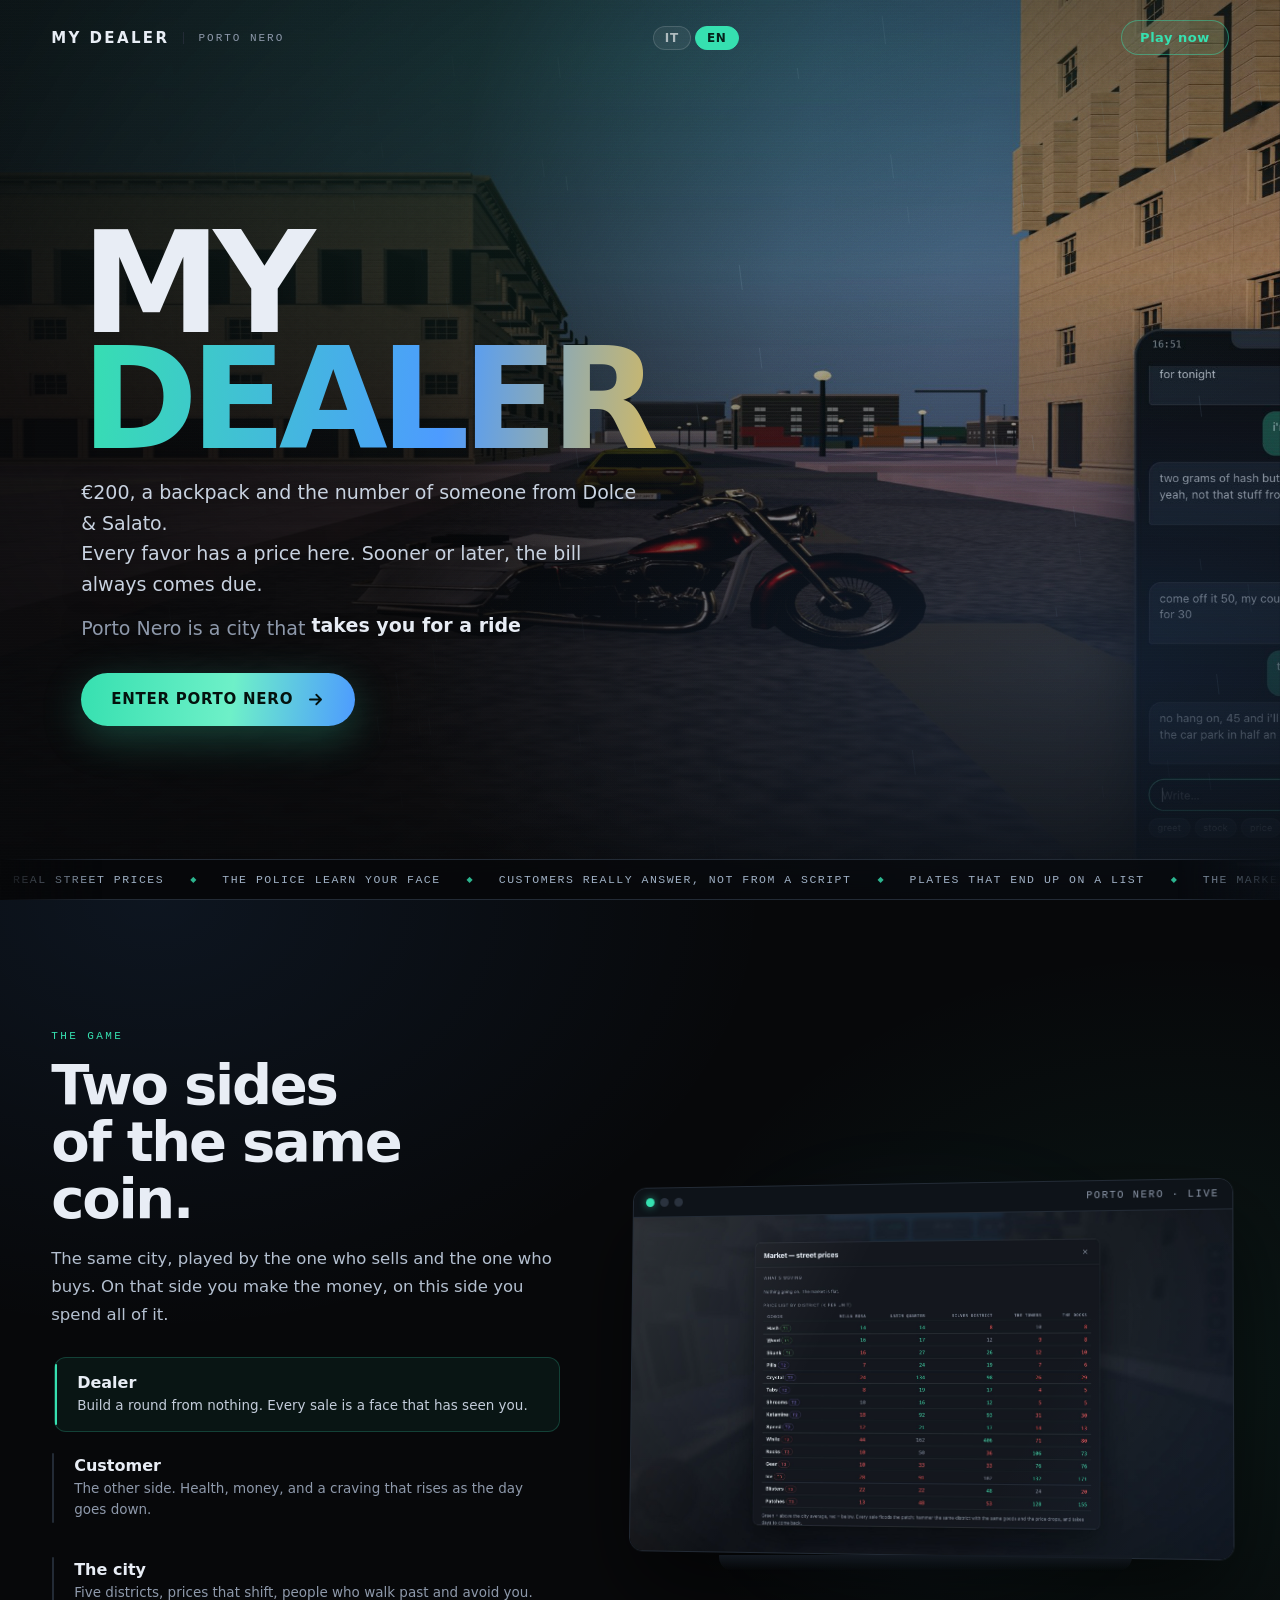
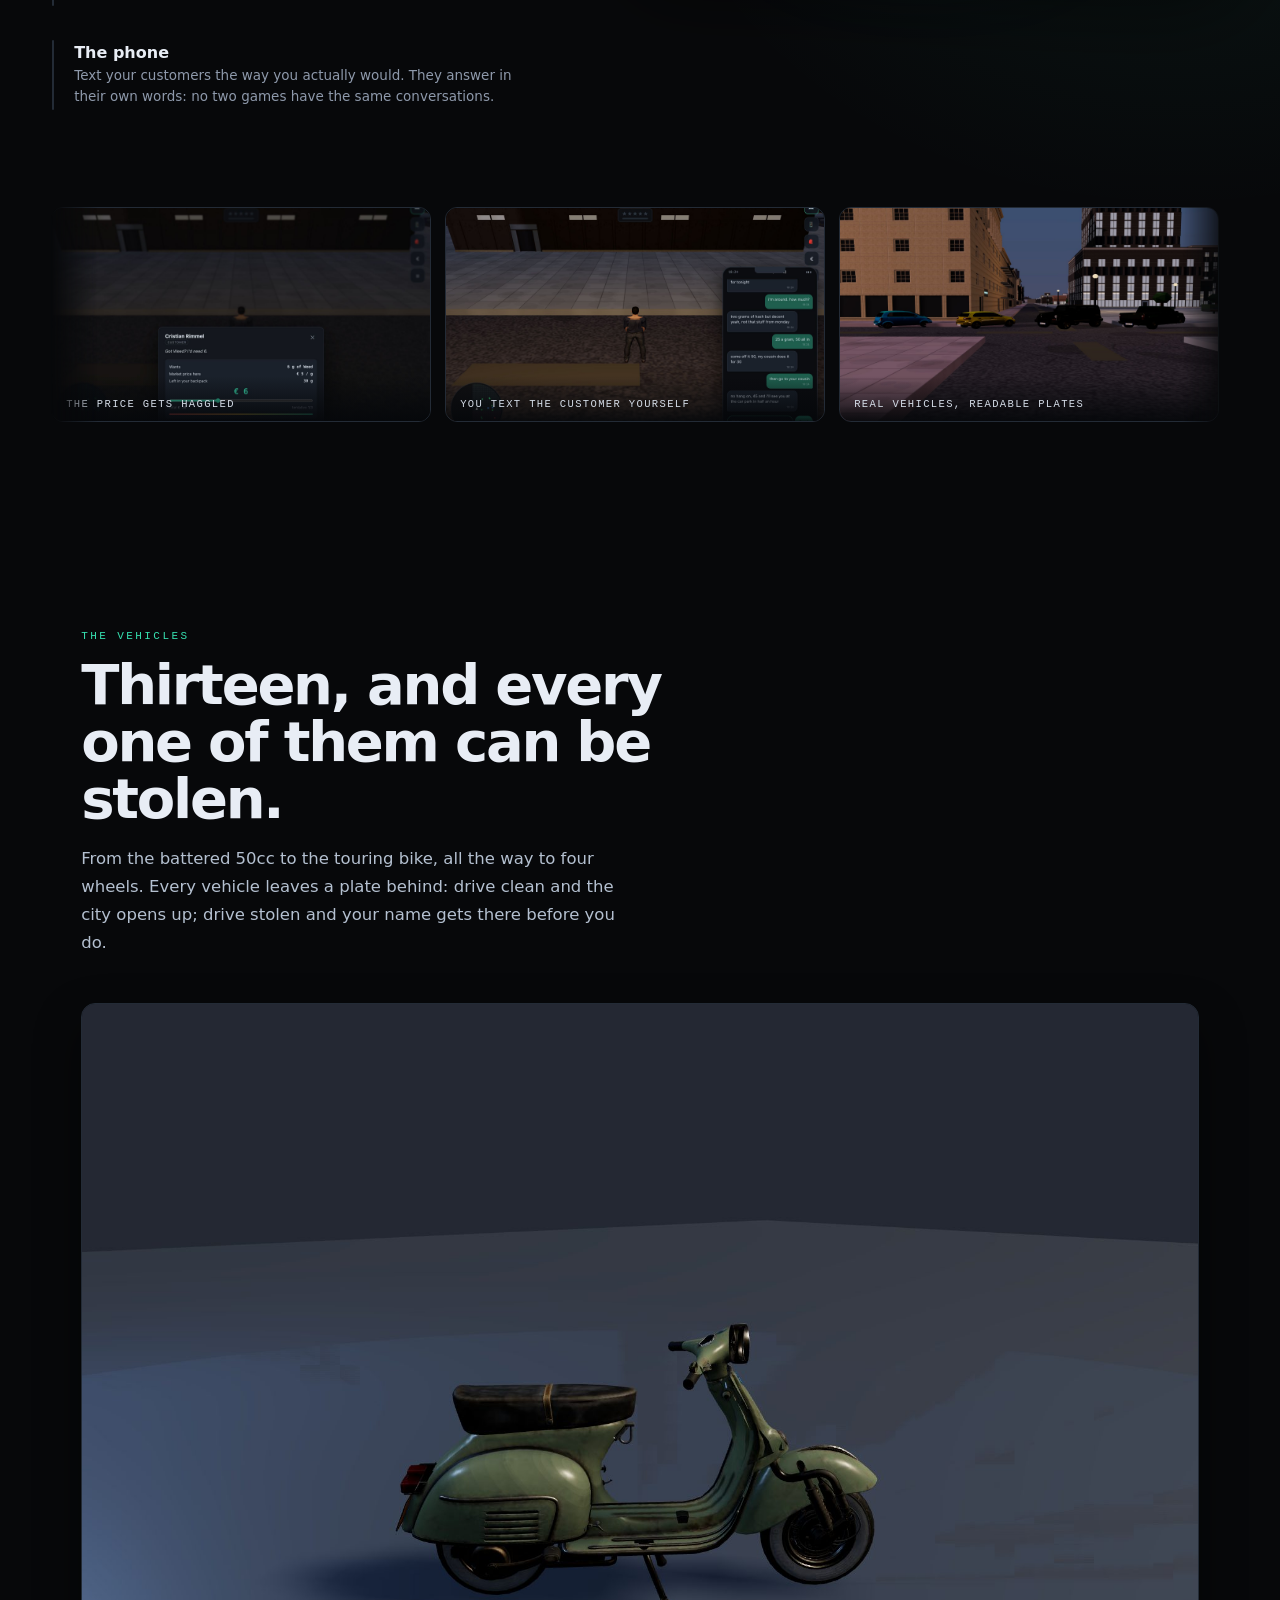
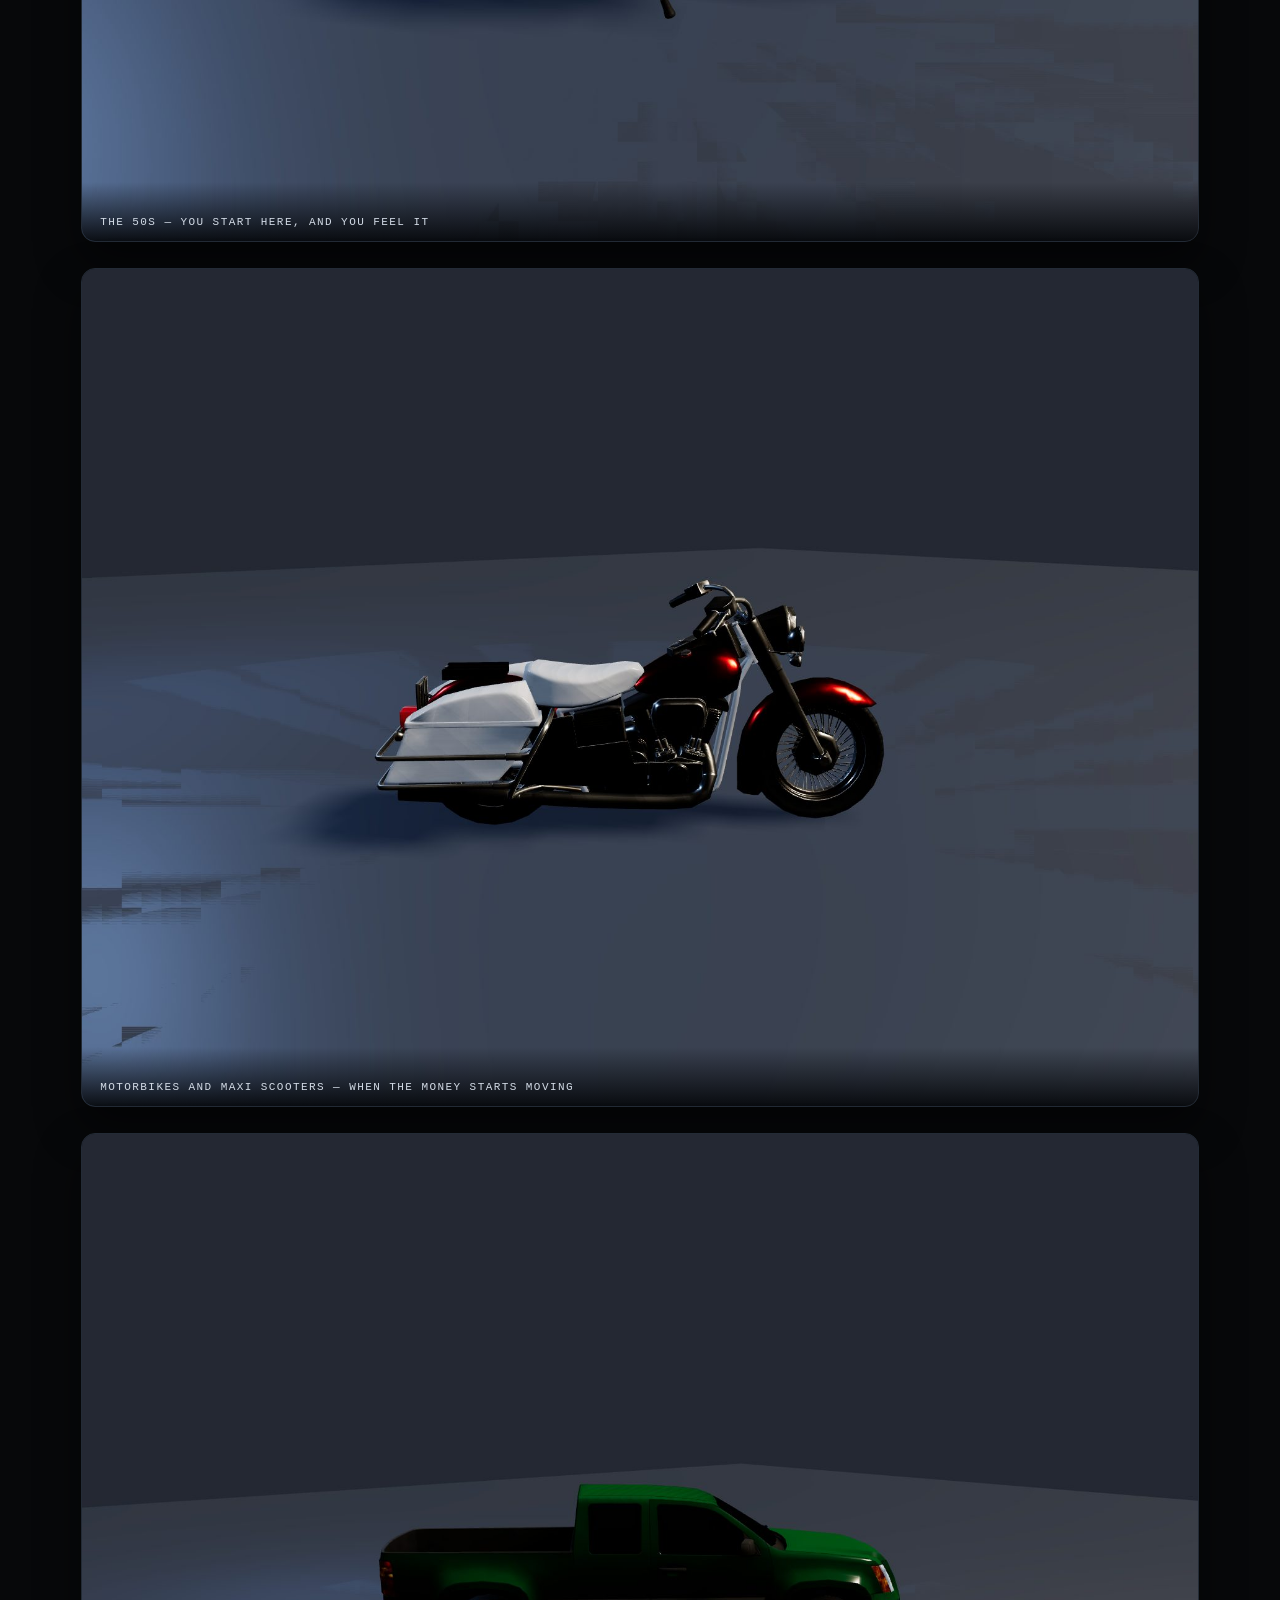
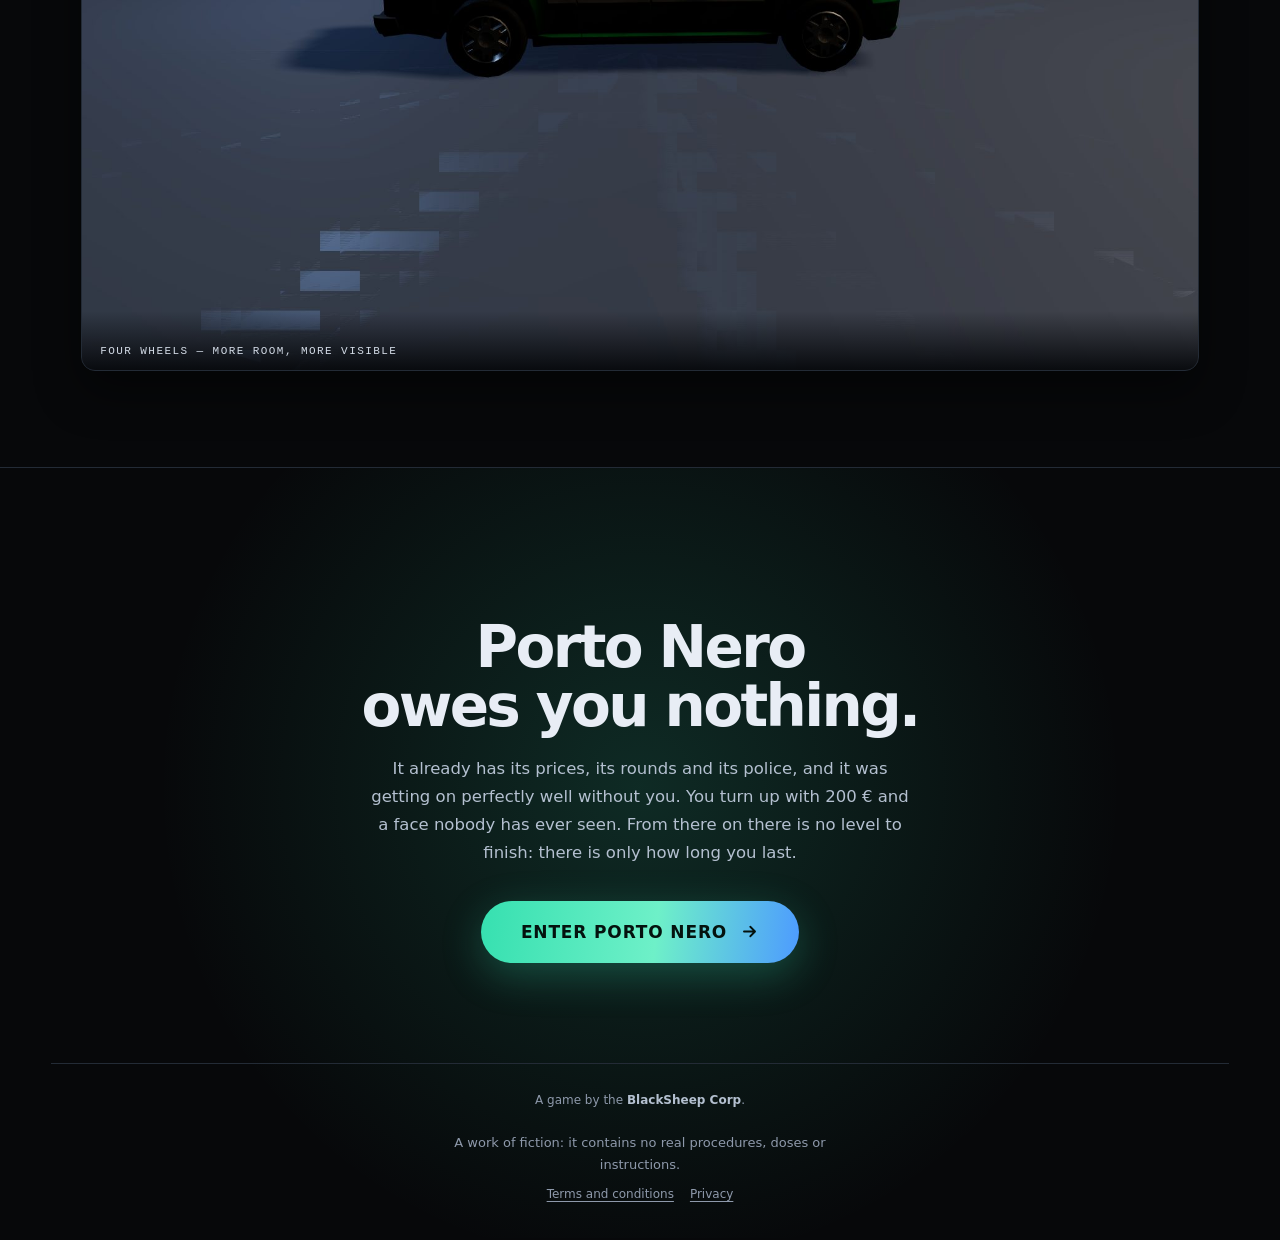
==== commit 21a76e0d: "My Dealer — build 2026-08-19 09:58" ====
--- a/index.html
+++ b/index.html
@@ -34,7 +34,7 @@
       <button class="lingua-barra" data-lingua="it" lang="it">IT</button>
       <button class="lingua-barra" data-lingua="en" lang="en">EN</button>
     </div>
-    <a class="barra-cta" href="./gioco.html?release=393063153826" data-t="Gioca ora">Gioca ora</a>
+    <a class="barra-cta" href="./gioco.html?release=895eb72e7280" data-t="Gioca ora">Gioca ora</a>
   </nav>
 
   <div class="ap-corpo" id="ap-corpo">
@@ -56,7 +56,7 @@
       </p>
 
       <div class="azioni">
-        <a class="btn-grosso" href="./gioco.html?release=393063153826">
+        <a class="btn-grosso" href="./gioco.html?release=895eb72e7280">
           <span data-t="ENTRA A PORTO NERO">ENTRA A PORTO NERO</span>
           <svg viewBox="0 0 24 24" aria-hidden="true"><path d="M5 12h13M13 6l6 6-6 6" /></svg>
         </a>
@@ -175,7 +175,7 @@
       Tu arrivi con 200 € e una faccia che non ha mai visto nessuno.
       Da lì in avanti non c'è un livello da finire: c'è quanto riesci a durare.
     </p>
-    <a class="btn-grosso grande" href="./gioco.html?release=393063153826">
+    <a class="btn-grosso grande" href="./gioco.html?release=895eb72e7280">
       <span data-t="ENTRA A PORTO NERO">ENTRA A PORTO NERO</span>
       <svg viewBox="0 0 24 24" aria-hidden="true"><path d="M5 12h13M13 6l6 6-6 6" /></svg>
     </a>
@@ -193,6 +193,6 @@
   </footer>
 </section>
 
-<script type="module" src="./landing.js?v=954ccb7259a7"></script>
+<script type="module" src="./landing.js?v=90eb364e8654"></script>
 </body>
 </html>
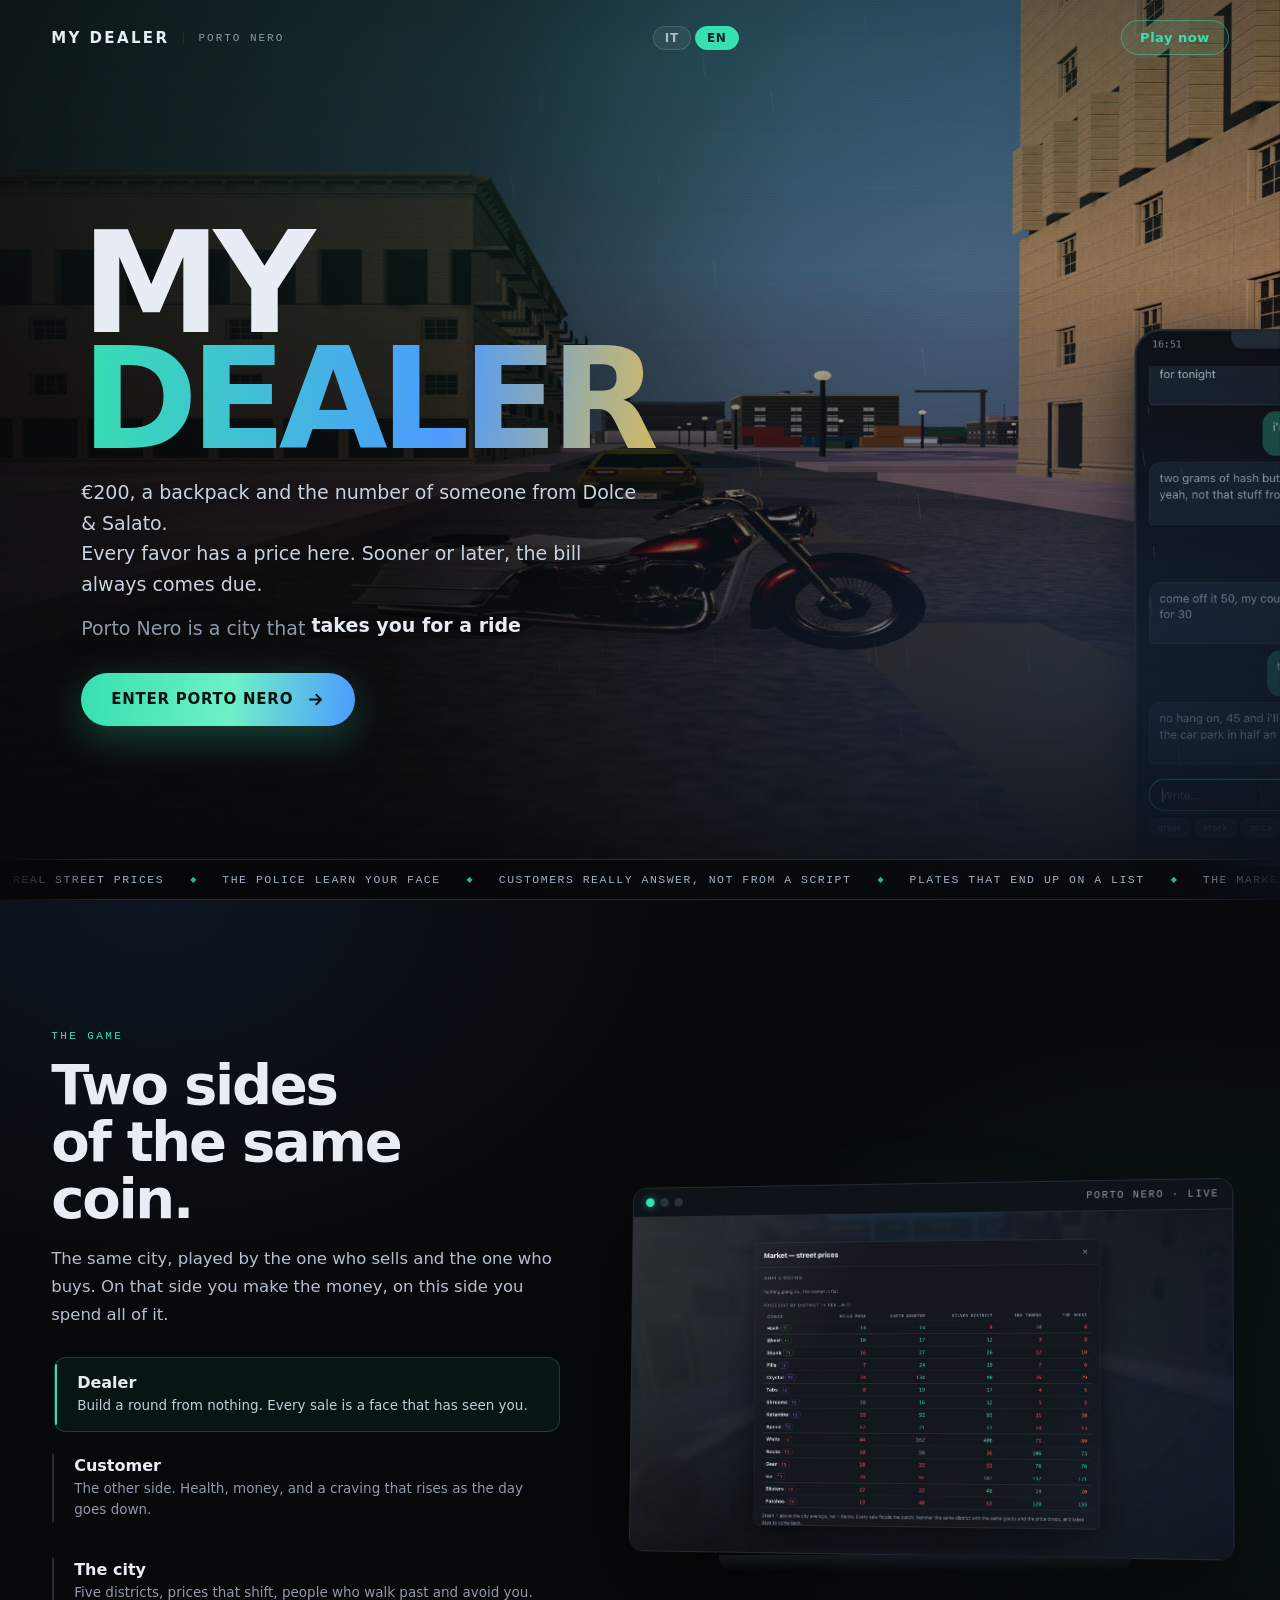
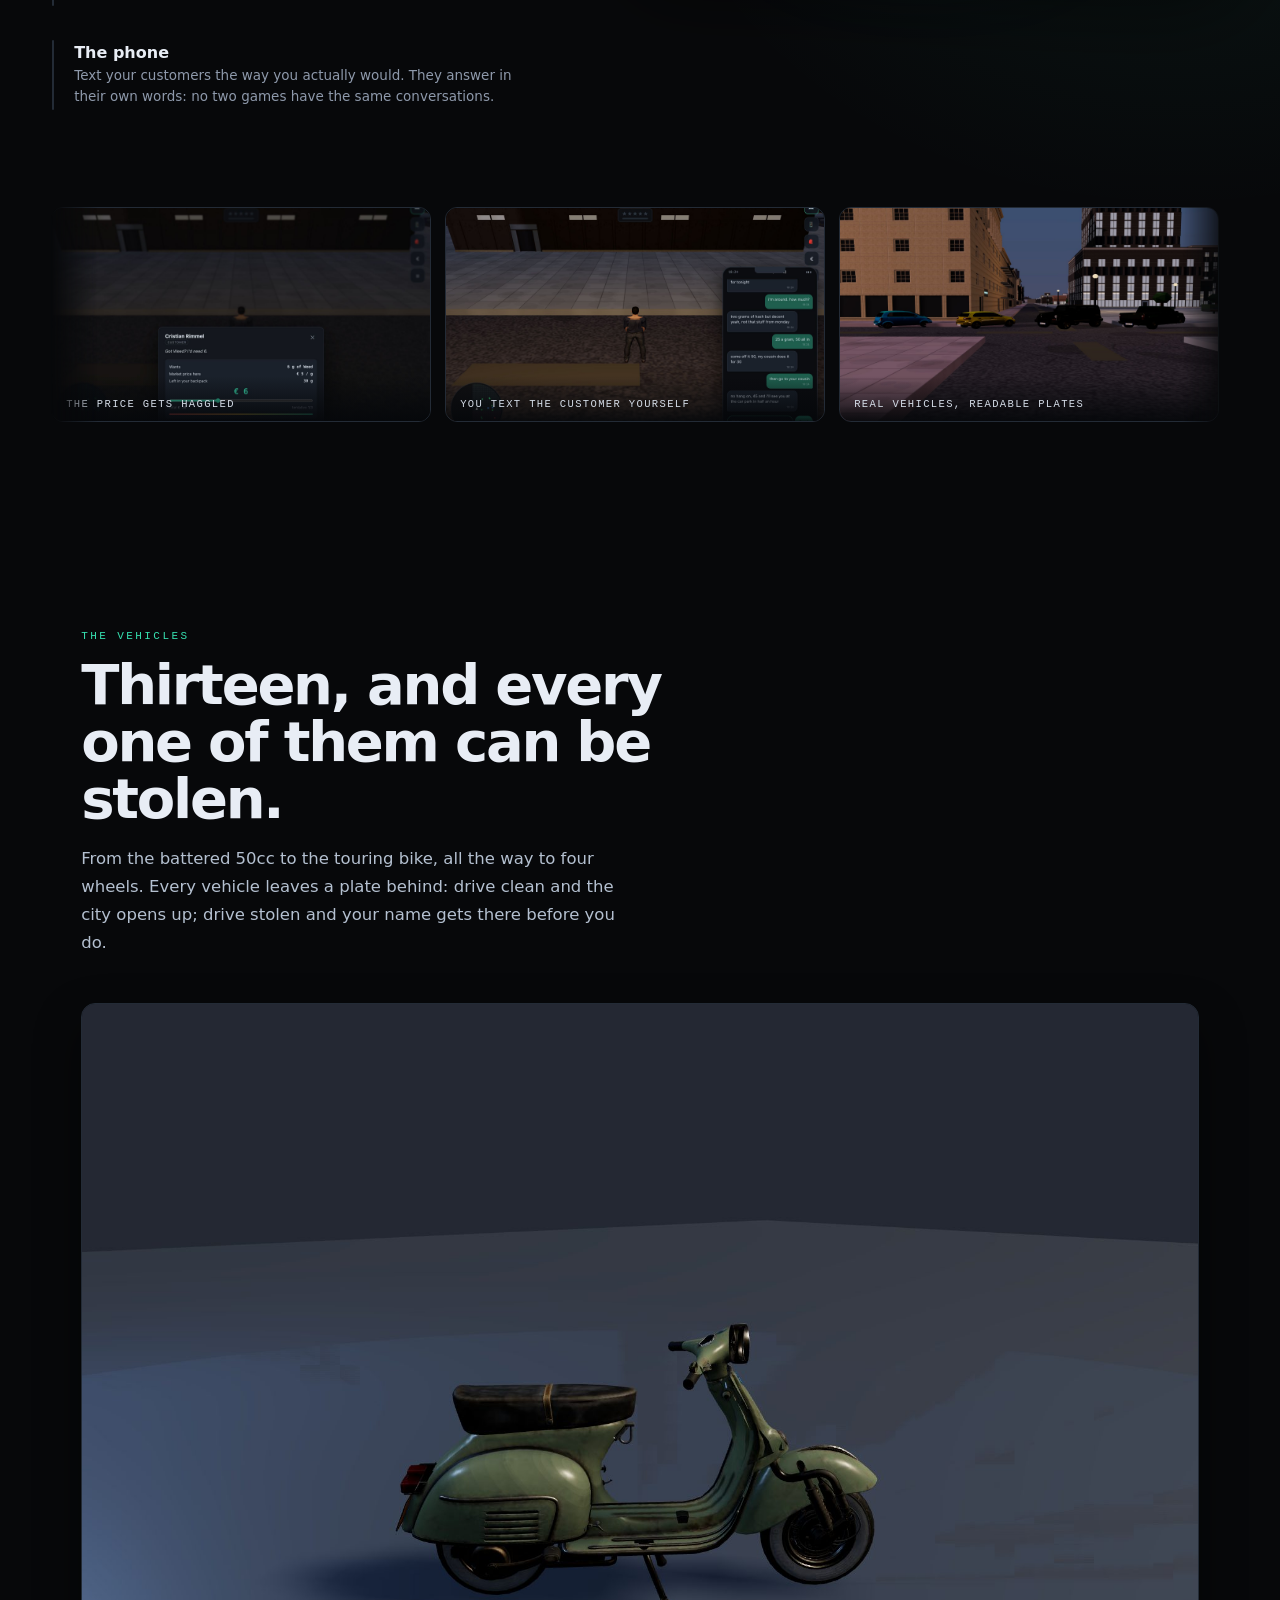
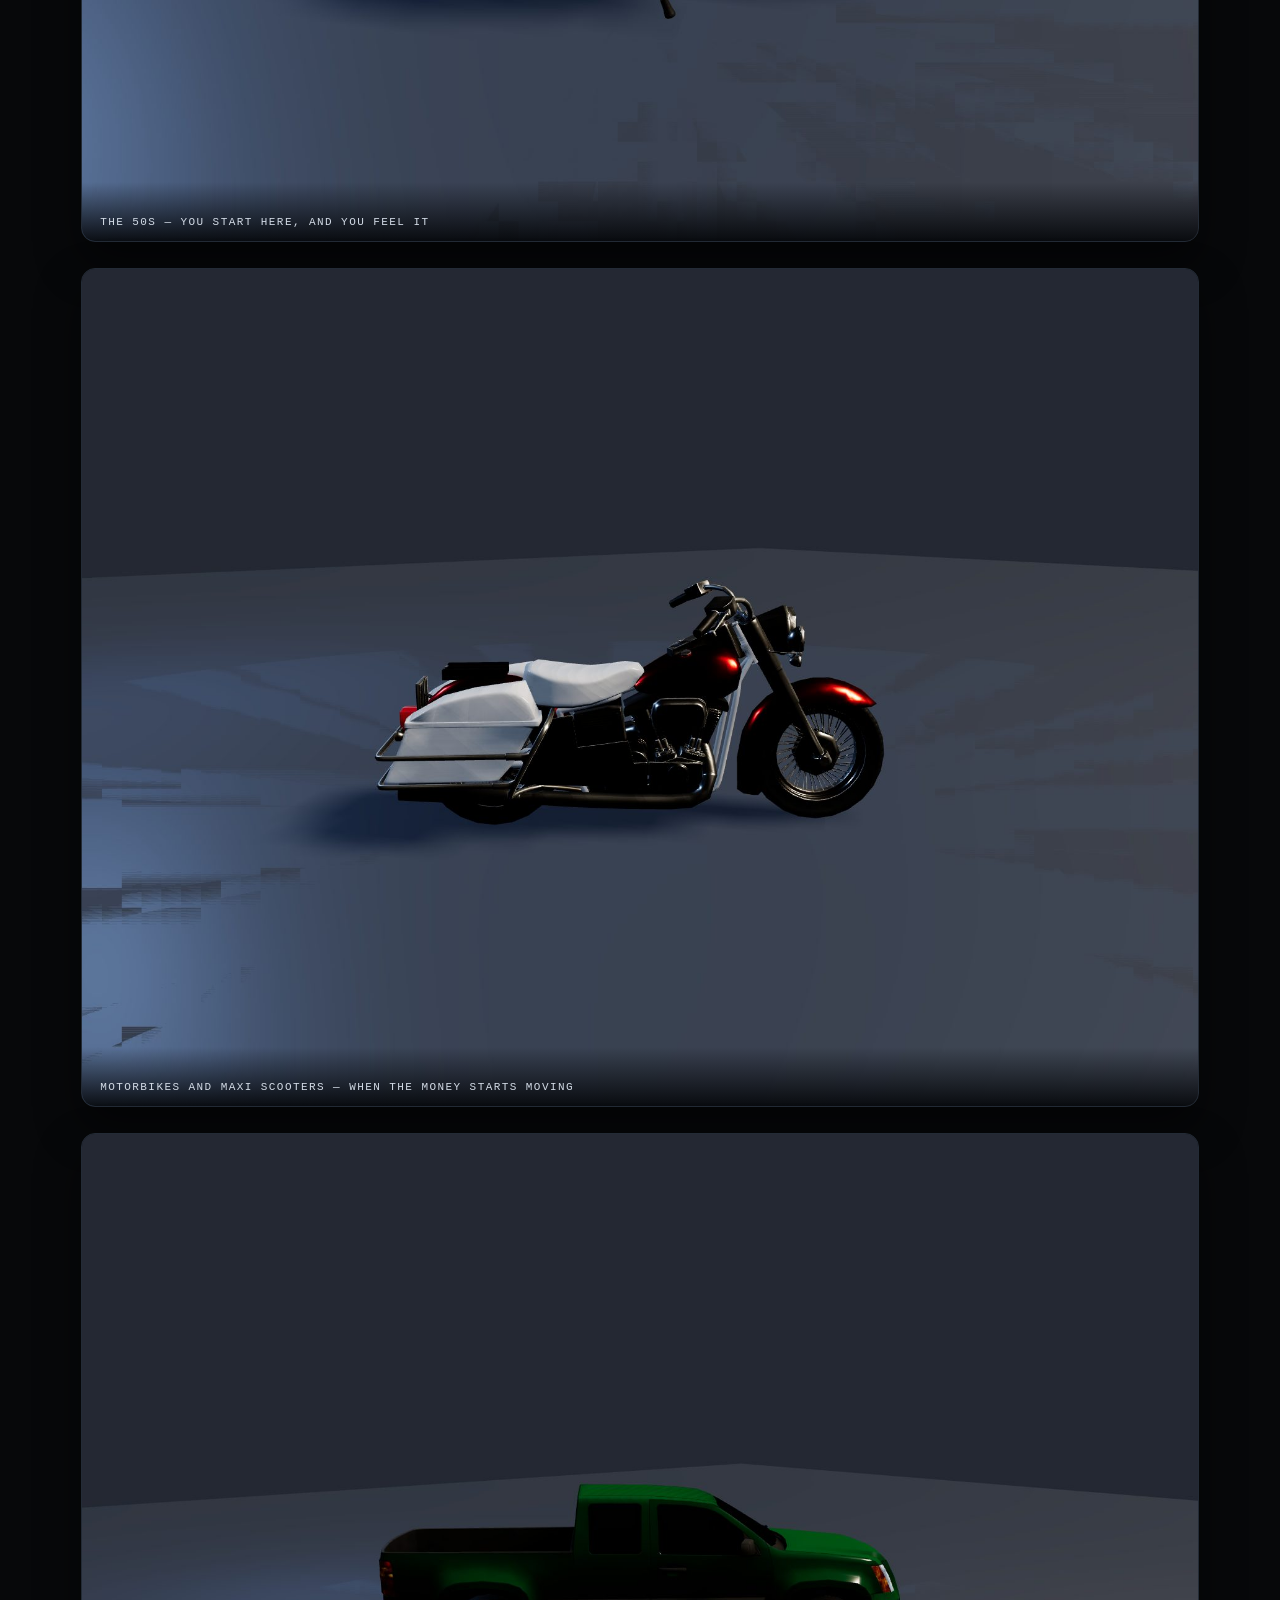
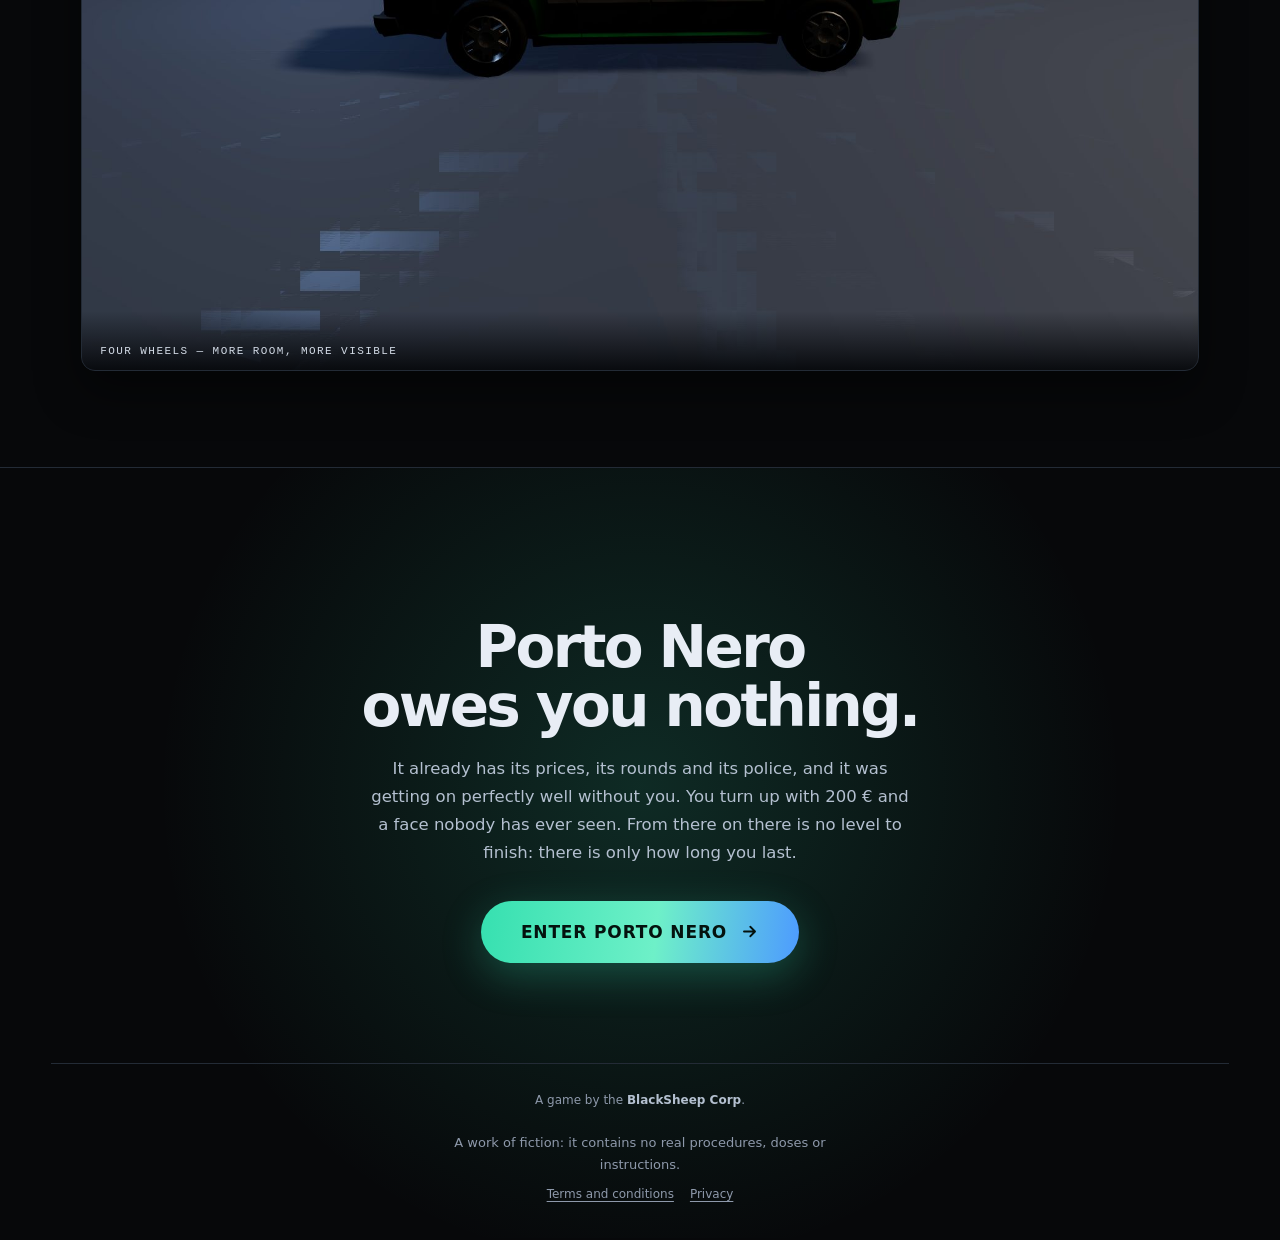
==== commit d1a5a0fb: "My Dealer — build 2026-08-19 17:13" ====
--- a/index.html
+++ b/index.html
@@ -34,7 +34,7 @@
       <button class="lingua-barra" data-lingua="it" lang="it">IT</button>
       <button class="lingua-barra" data-lingua="en" lang="en">EN</button>
     </div>
-    <a class="barra-cta" href="./gioco.html?release=895eb72e7280" data-t="Gioca ora">Gioca ora</a>
+    <a class="barra-cta" href="./gioco.html?release=e13234f3d2d3" data-t="Gioca ora">Gioca ora</a>
   </nav>
 
   <div class="ap-corpo" id="ap-corpo">
@@ -56,7 +56,7 @@
       </p>
 
       <div class="azioni">
-        <a class="btn-grosso" href="./gioco.html?release=895eb72e7280">
+        <a class="btn-grosso" href="./gioco.html?release=e13234f3d2d3">
           <span data-t="ENTRA A PORTO NERO">ENTRA A PORTO NERO</span>
           <svg viewBox="0 0 24 24" aria-hidden="true"><path d="M5 12h13M13 6l6 6-6 6" /></svg>
         </a>
@@ -175,7 +175,7 @@
       Tu arrivi con 200 € e una faccia che non ha mai visto nessuno.
       Da lì in avanti non c'è un livello da finire: c'è quanto riesci a durare.
     </p>
-    <a class="btn-grosso grande" href="./gioco.html?release=895eb72e7280">
+    <a class="btn-grosso grande" href="./gioco.html?release=e13234f3d2d3">
       <span data-t="ENTRA A PORTO NERO">ENTRA A PORTO NERO</span>
       <svg viewBox="0 0 24 24" aria-hidden="true"><path d="M5 12h13M13 6l6 6-6 6" /></svg>
     </a>
@@ -193,6 +193,6 @@
   </footer>
 </section>
 
-<script type="module" src="./landing.js?v=90eb364e8654"></script>
+<script type="module" src="./landing.js?v=f24c3010c376"></script>
 </body>
 </html>
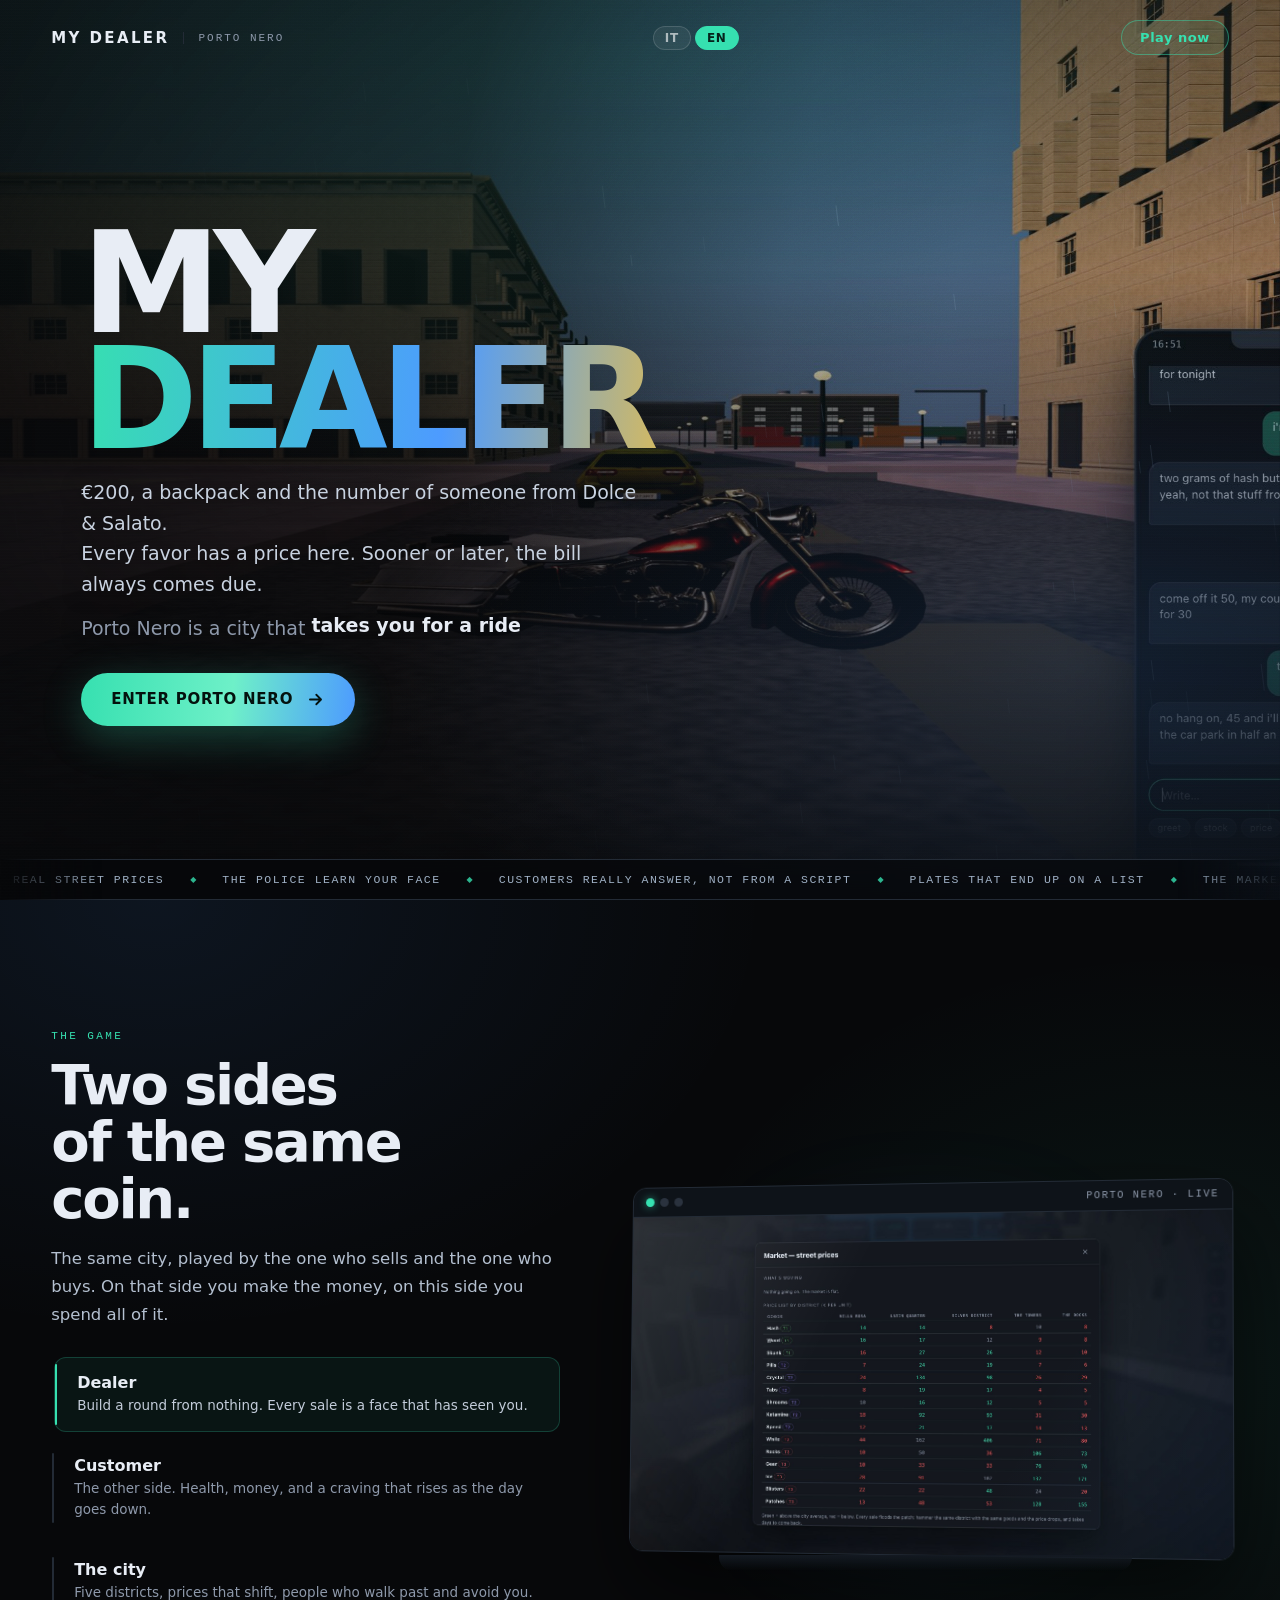
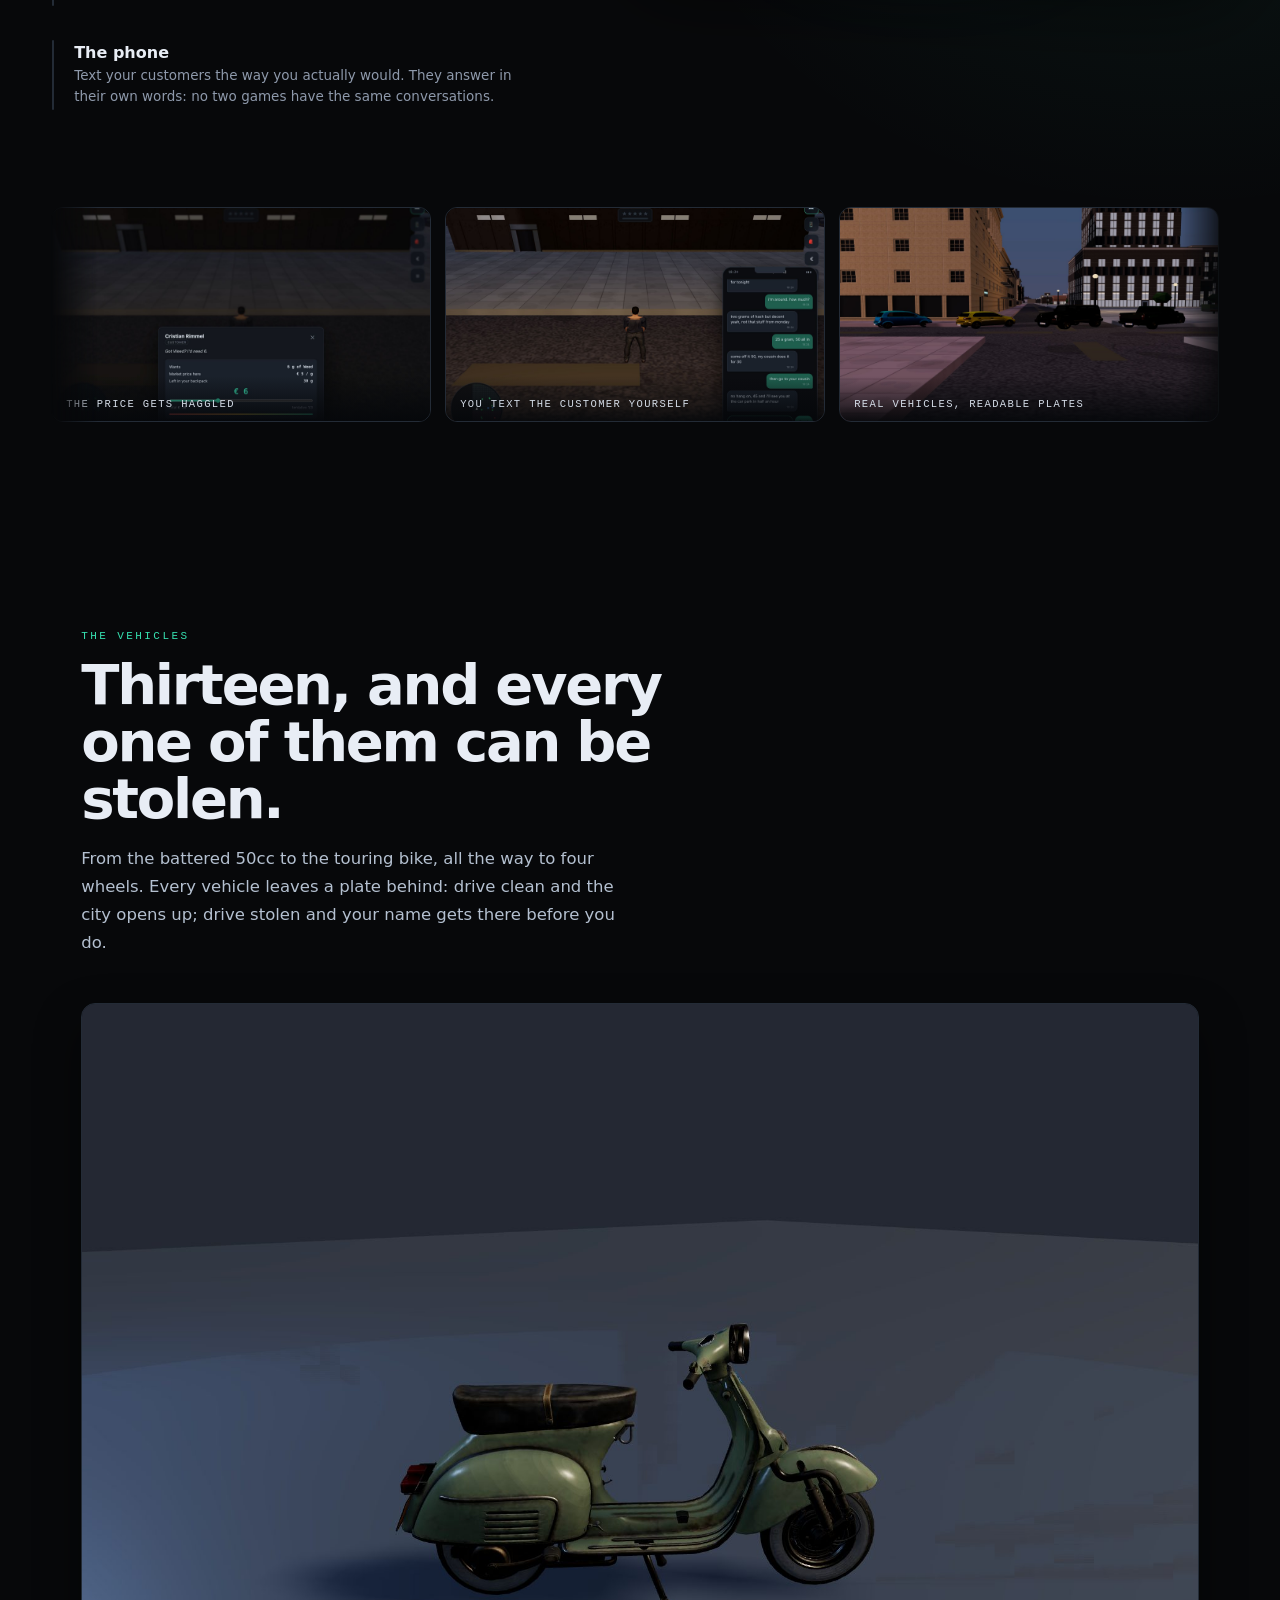
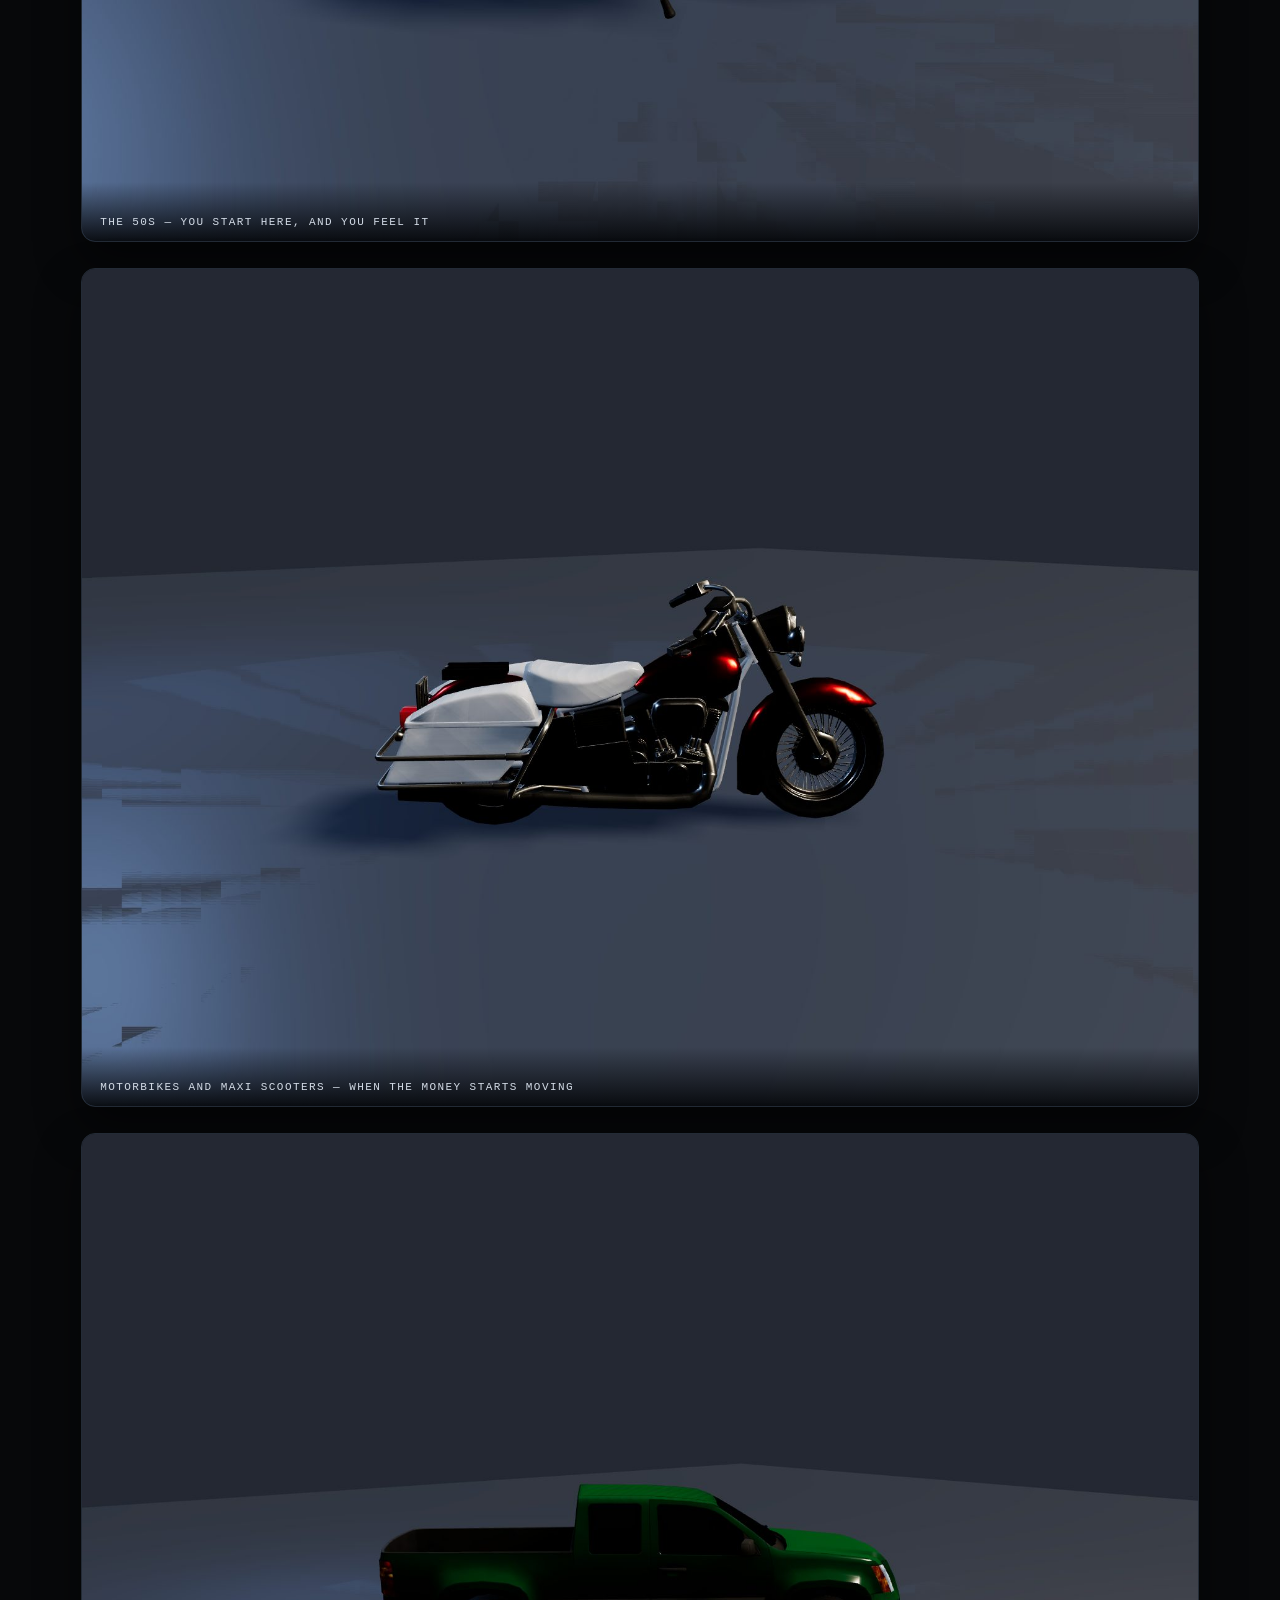
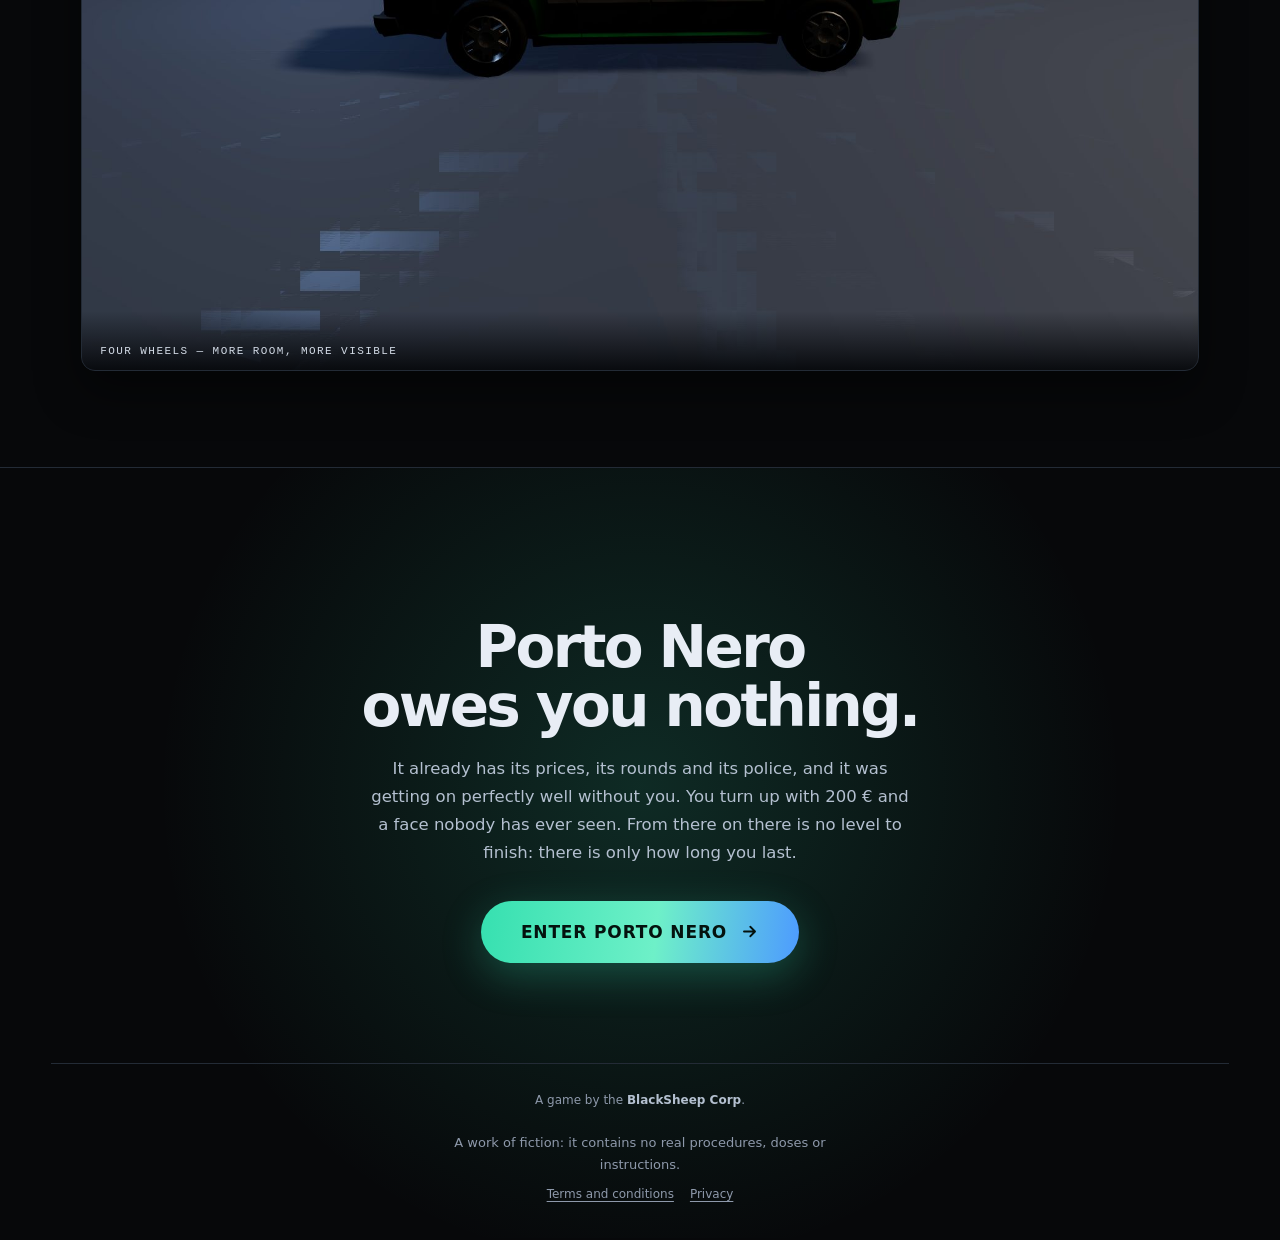
==== commit 26a36f88: "My Dealer — build 2026-08-19 19:30" ====
--- a/index.html
+++ b/index.html
@@ -34,7 +34,7 @@
       <button class="lingua-barra" data-lingua="it" lang="it">IT</button>
       <button class="lingua-barra" data-lingua="en" lang="en">EN</button>
     </div>
-    <a class="barra-cta" href="./gioco.html?release=e13234f3d2d3" data-t="Gioca ora">Gioca ora</a>
+    <a class="barra-cta" href="./gioco.html?release=5a05c5025403" data-t="Gioca ora">Gioca ora</a>
   </nav>
 
   <div class="ap-corpo" id="ap-corpo">
@@ -56,7 +56,7 @@
       </p>
 
       <div class="azioni">
-        <a class="btn-grosso" href="./gioco.html?release=e13234f3d2d3">
+        <a class="btn-grosso" href="./gioco.html?release=5a05c5025403">
           <span data-t="ENTRA A PORTO NERO">ENTRA A PORTO NERO</span>
           <svg viewBox="0 0 24 24" aria-hidden="true"><path d="M5 12h13M13 6l6 6-6 6" /></svg>
         </a>
@@ -175,7 +175,7 @@
       Tu arrivi con 200 € e una faccia che non ha mai visto nessuno.
       Da lì in avanti non c'è un livello da finire: c'è quanto riesci a durare.
     </p>
-    <a class="btn-grosso grande" href="./gioco.html?release=e13234f3d2d3">
+    <a class="btn-grosso grande" href="./gioco.html?release=5a05c5025403">
       <span data-t="ENTRA A PORTO NERO">ENTRA A PORTO NERO</span>
       <svg viewBox="0 0 24 24" aria-hidden="true"><path d="M5 12h13M13 6l6 6-6 6" /></svg>
     </a>
